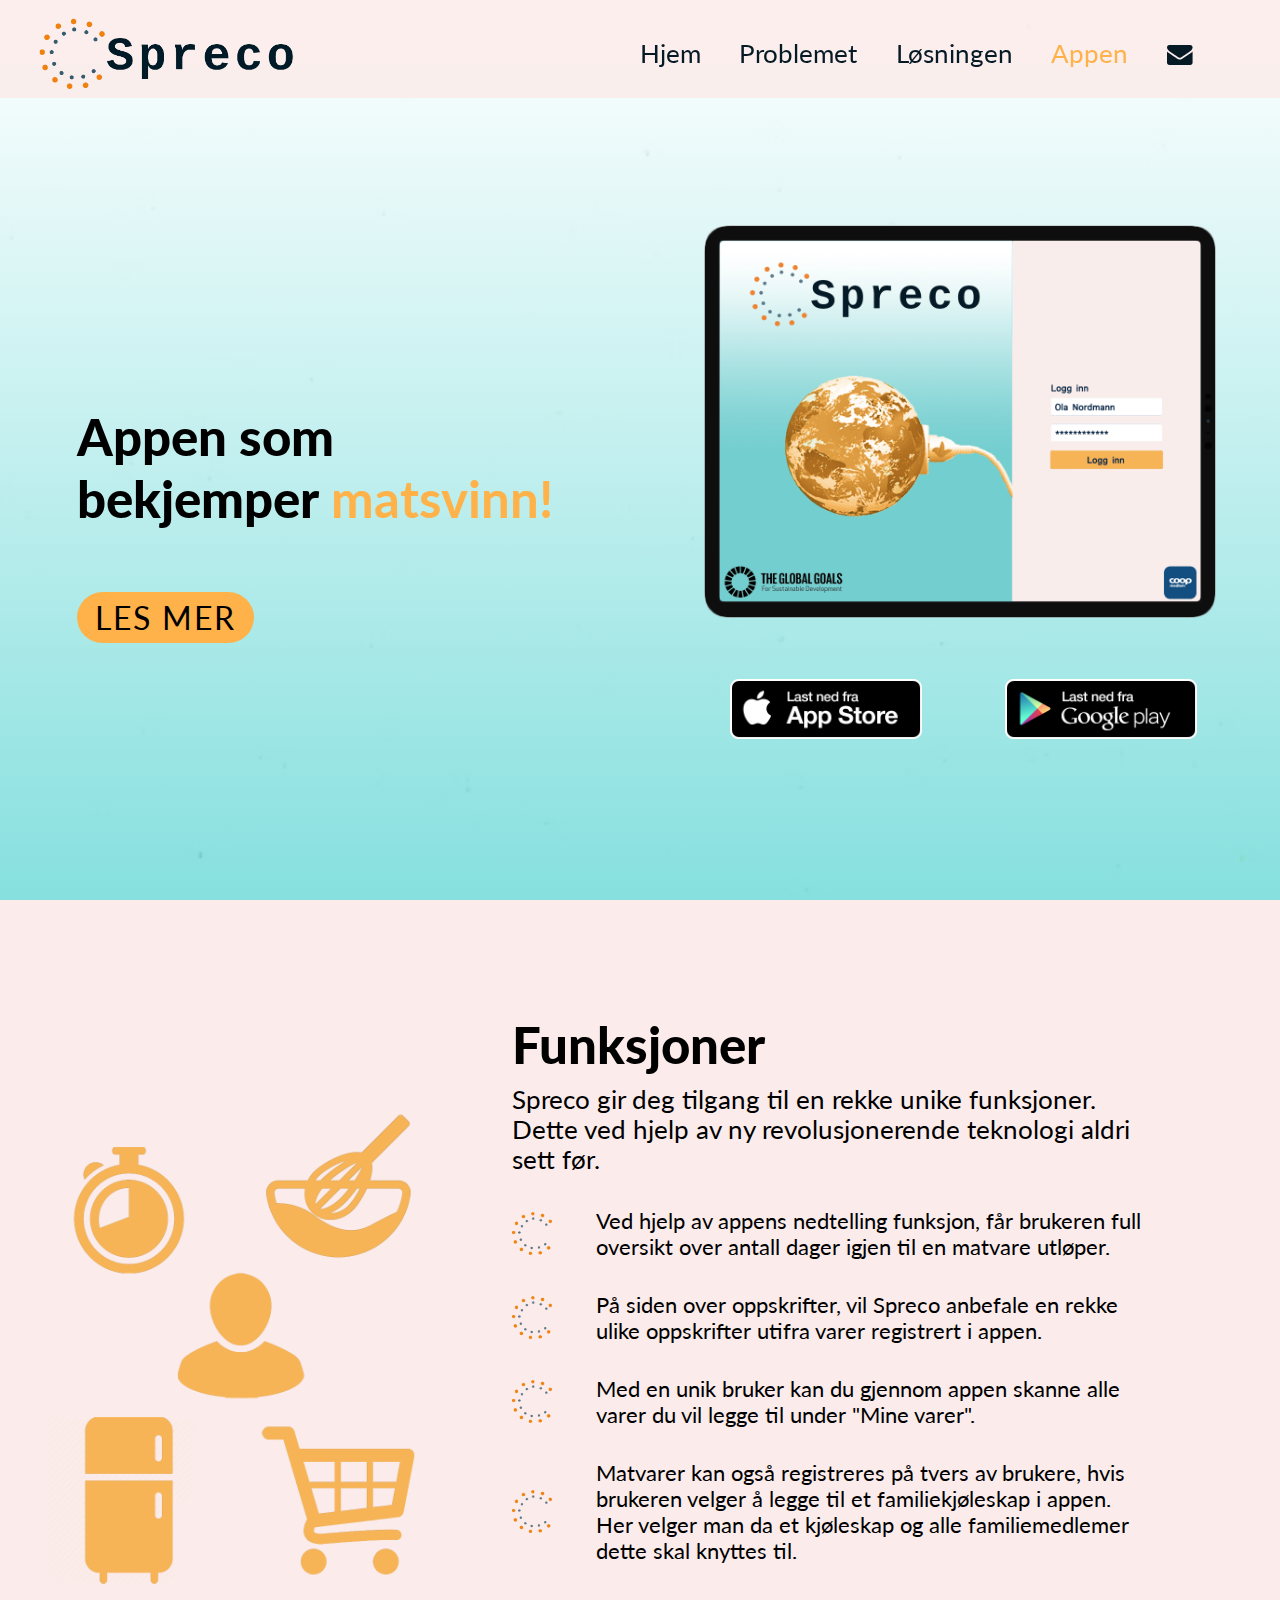
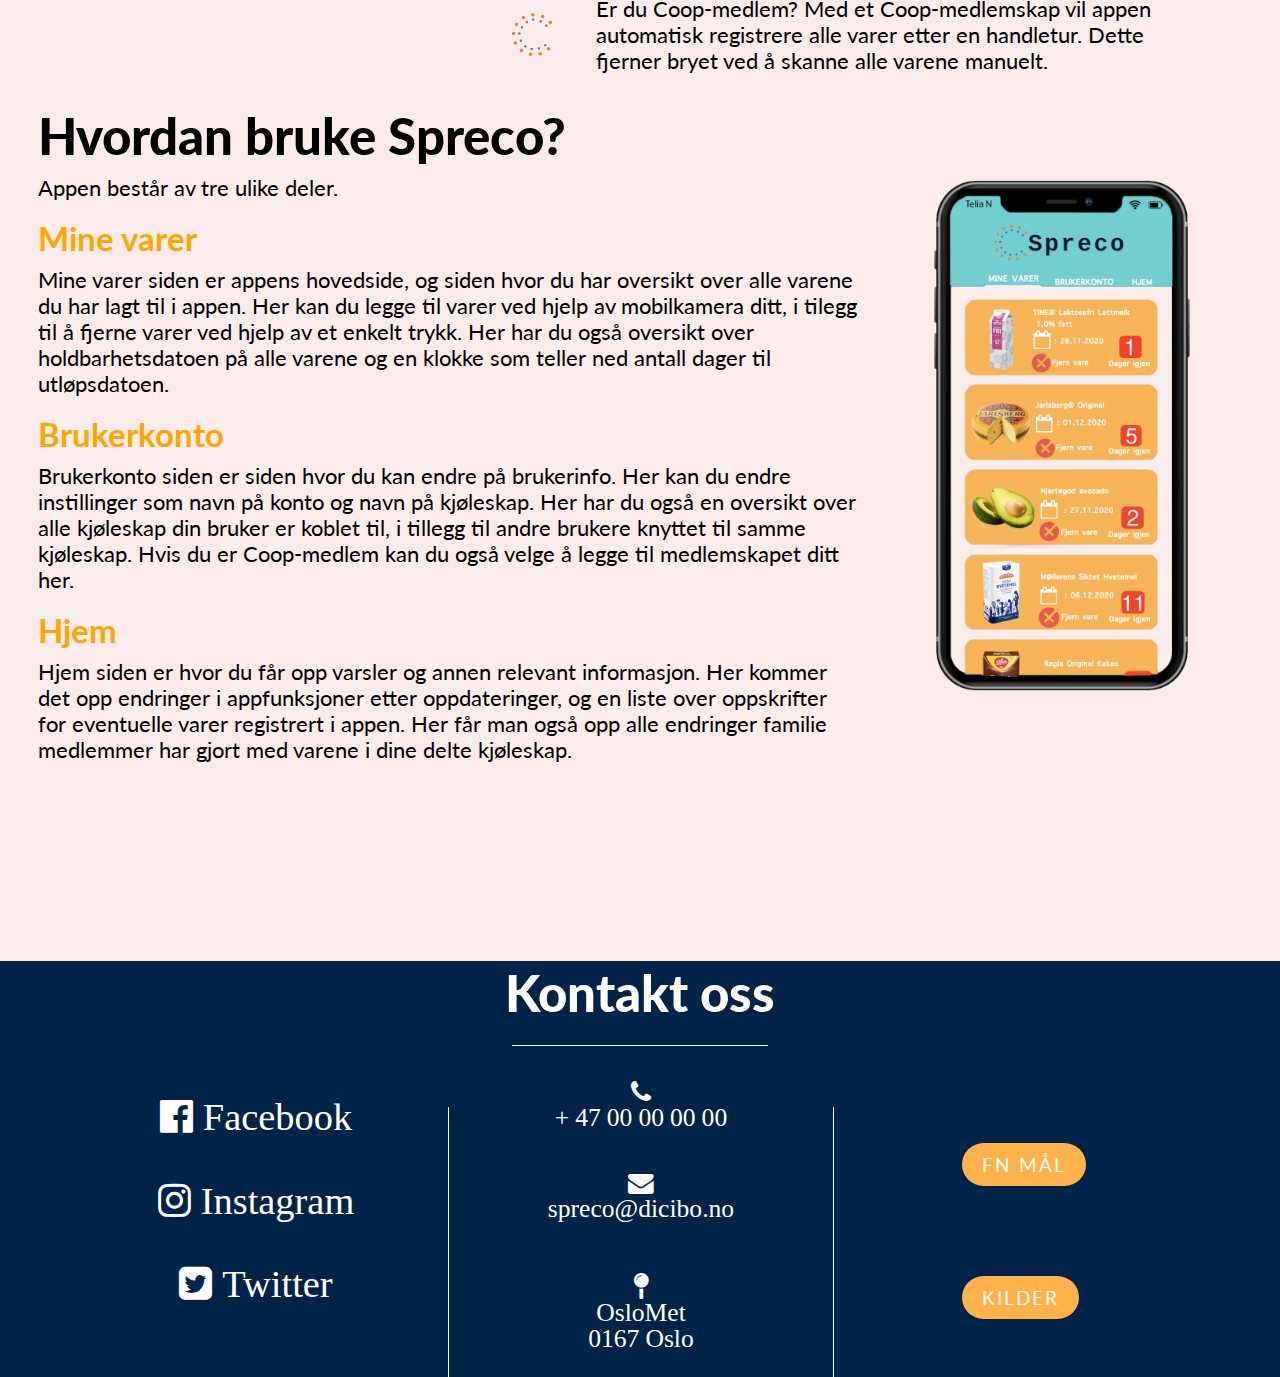
==== app.html @ a269b186 "f" ====
<!DOCTYPE html>
<html lang="nb">
<head>
	<meta charset="utf-8">
	<link rel="stylesheet" type="text/css" href="style.css">
	<link rel="preconnect" href="https://fonts.gstatic.com">
	<link href="https://fonts.googleapis.com/css2?family=Lato:ital,wght@0,400;0,900;1,300&display=swap" rel="stylesheet">
	<meta name="viewport" content="width=device-width, initial-scale=1.0">
	<link rel="stylesheet" href="https://cdnjs.cloudflare.com/ajax/libs/font-awesome/4.7.0/css/font-awesome.min.css">
	<title>Spreco</title>
	<link rel="icon" type="image/gif/png" href="punkt.png"> 

</head>
<body>
	<div class="main col-">

			<div class="bar col-small100" >
				<div class="logo col-small20 col-mob40 col-pad30">
					<a href= "index.html"><img  src="spreco123.png" alt="Bedriftslogo"></a>
				</div>

				<div class="nav col-small50 col-pad60" id="nav">
				<a href="index.html">Hjem</a>
	            <a href="problemet.html">Problemet </a>
	            <a href="losning.html">Løsningen</a>
	            <a class="active" href="app.html">Appen</a>
	            <a id="envelope" href="#vindu3"><i class="fa fa-envelope" aria-hidden="true"></i></a>
				</div>

				<a href="javascript:void(0);" id="b" class="icon" onclick="myFunction()">
				 <i class="fa fa-bars"></i>
				 </a>
			</div>
<!----------------- Vindu 1 ----------->
		<div class="Avindu1 col-small100 col-pad100" id="Avindu1">
			<div class="Aslagord col-small40 col-mob90 col-pad100">
				<h1>Appen som bekjemper<mark id="Amarkering"> matsvinn!</mark></h1>
				<a href="#Avindu2" class="Aslagordknapp">Les mer</a>
			</div>
			<div class="Atablet col-small40">
			<img src="tablet.png" alt="Eksempel ipad mockup">
		</div>
		
			<div class="Aappstore col-small100 col-mob40 col-pad100">
			<a href="https://play.google.com/store?hl=NO"><img src="google.png" alt="Google Play logo"></a>
			<a href="https://www.apple.com/no/ios/app-store/"><img src="apple.png" alt="App Store logo"></a>
		</div>
		</div>
		
<!---------------- Vindu 2 ---------->

		<div class="Avindu2 col-small100" id="Avindu2">
			<div class="Abildeboks col-mob100 col-pad90">
				<img src="ikoner.png" alt="Diverse ikoner knyttet til appen">
			</div>
			<div class="Abildeboks1 col-small45">
				<img src="ikoner1.png" alt="Diverse ikoner knyttet til appen">
			</div>
			<div class="Atekstboks1 col-small50 col-mob90 col-pad90">
				<h1>Funksjoner</h1>
				<ul>
					<p>Spreco gir deg tilgang til en rekke unike funksjoner. Dette ved hjelp av ny revolusjonerende teknologi aldri sett før.</p>
					<li>Ved hjelp av appens nedtelling funksjon, får brukeren full oversikt over antall dager igjen til en matvare utløper.</li>
					<li>På siden over oppskrifter, vil Spreco anbefale en rekke ulike oppskrifter utifra varer registrert i appen.</li>
					<li>Med en unik bruker kan du gjennom appen skanne alle varer du vil legge til under "Mine varer".</li>
					<li>Matvarer kan også registreres på tvers av brukere, hvis brukeren velger å legge til et familiekjøleskap i appen. Her velger man da et kjøleskap og alle familiemedlemer dette skal knyttes til.</li>
					<li>Er du Coop-medlem? Med et Coop-medlemskap vil appen automatisk registrere alle varer etter en handletur. Dette fjerner bryet ved å skanne alle varene manuelt.</li>
				</ul>
			</div>
			<div class="Atekstboks2 col-small70 col-mob90 col-pad90">
				<h1>Hvordan bruke Spreco?</h1>
				<p>Appen består av tre ulike deler.</p>
				<h2>Mine varer</h2>
				<p>Mine varer siden er appens hovedside, og siden hvor du har oversikt over alle varene du har lagt til i appen. Her kan du legge til varer ved hjelp av mobilkamera ditt, i tilegg til å fjerne varer ved hjelp av et enkelt trykk. Her har du også oversikt over holdbarhetsdatoen på alle varene og en klokke som teller ned antall dager til utløpsdatoen.</p>
				<h2>Brukerkonto</h2>
				<p>Brukerkonto siden er siden hvor du kan endre på brukerinfo. Her kan du endre instillinger som navn på konto og navn på kjøleskap. Her har du også en oversikt over alle kjøleskap din bruker er koblet til, i tillegg til andre brukere knyttet til samme kjøleskap. Hvis du er Coop-medlem kan du også velge å legge til medlemskapet ditt her.</p>
				<h2>Hjem</h2>
				<p>Hjem siden er hvor du får opp varsler og annen relevant informasjon. Her kommer det opp endringer i appfunksjoner etter oppdateringer, og en liste over oppskrifter for eventuelle varer registrert i appen. Her får man også opp alle endringer familie medlemmer har gjort med varene i dine delte kjøleskap.</p>
			</div>
			<div class="Abildeboks2 col-small20 col-mob100 col-pad90">
				<img src="mockupMobil.png" alt="Eksempel mockup mobil av appen">
			</div>
			<div class="Abildeboks3 col-pad90 col-pad90">
				<img src="tablet2.png" alt="ipad mockup app">
			</div>
<!---------------- Vindu 3 ------------->
		</div>
			<div class="vindu3 col-small100" id="vindu3">
			<div class="tittelk col-small100">
				<h1 align="center">Kontakt oss</h1>
				<div class="nedelinjek col-"></div>
				</div>


				<div class="kontaktboks1 col-small30 col-mob40">
					<a href="https://www.facebook.com/" class="fa fa-facebook-official" target="_blank" style="text-decoration:none"> Facebook</a>
					<a href="https://www.instagram.com/" class="fa fa-instagram" target="_blank" style="text-decoration:none">  Instagram</a>
					<a href="https://www.twitter.com/" class="fa fa-twitter-square" target="_blank" style="text-decoration:none">  Twitter</a>
				</div>
				<div class="borderhøyre"></div>
				<div class="kontaktboks2 col-small30 col-mob40">
					<a href="tel:47000000001" class="fa fa-phone" style="text-decoration:none"> <br> + 47 00 00 00 00</a>
					<h3> <a href="mailto:SPRECO@diCibo.no" class="fa fa-envelope" style="text-decoration:none"><br>spreco@dicibo.no</a>
					<h3><a href="https://g.page/OsloMet-storbyuniversitetet" target="_blank" class="fa fa-map-pin" style="text-decoration:none"><br>OsloMet <br> 0167 Oslo </a>

				</div>
				<div class="bordervenstre"></div>

				<div class="kontaktboks3 col-small30 col-mob50">
					<a href="https://www.un.org/sustainabledevelopment/sustainable-consumption-production/" target="_blank" class="knapptboks3a" >FN Mål</a>
					<a href="kilder.html" class="knapptboks3b" >Kilder</a>

				</div>




		</div>
		<a onclick="topFunction()" id="myBtn" title="Go to top" href=" #vindu1"><i class="fa fa-arrow-circle-up" aria-hidden="true"></i></a>

	</div>

	<script type="text/javascript">



			function myFunction() {
			var b=document.getElementById("b")	
		  var x = document.getElementById("nav");
		  if (x.style.display === "block") {
		    x.style.display = "none";
		    b.style.color="black";
		  } else {
		    x.style.display = "block";
		    b.style.color="white";

		  }
}


		mybutton = document.getElementById("myBtn");
		window.onscroll = function() {scrollFunction()};

		function scrollFunction() {
		  if (document.body.scrollTop > 590 || document.documentElement.scrollTop > 590) {
		    mybutton.style.display = "block";
		  } else {
		    mybutton.style.display = "none";
		  }
		}


		function topFunction() {
		  document.body.scrollTop = 0;
		  document.documentElement.scrollTop = 0;
		}
	</script>




</body>
</html>
---- style.css ----
*{
  margin: 0;
  padding: 0;

}
body{
  background-color:#fbeceb;
}
html {
  scroll-behavior: smooth;
}
h1{
  font-family: 'Lato', sans-serif;
  font-weight: 900;
  font-style: : black;
}
h2,h3,mark{
  font-family: 'Lato', sans-serif;
  font-weight:700;
  font-style: : black;
}

p,li,a{
  font-family: 'Lato', sans-serif;
  font-weight: 400;
  font-style:normal;

}
h4,.Pkilde2 {
  font-family: 'Lato', sans-serif;
  font-weight: 300;
  font-style: italic;

}


/*-------------kilder--------------*/
.Khovedboks{
  padding-top:8vw;
}
.Khovedboks h1{
  font-size: 4vw;
}
.Kpunkter{
  padding-left: 5vw;
}
.Kpunkter li{
  background-repeat: no-repeat;
  background-position: left center;
  background-size: 40px;
  margin: 0;
  padding: 16px 0 16px 84px;
  list-style: none;
  background-image: url('punkt.png');
  font-size:1.8vw;
}

  .Ktittel{
    text-align: center;
  }
  .Knedelinje{
  height: 4px;
  width: 20vw;
  background: #FEB249;
  display: inline-block;
  }
  .Kbilder{
    padding-left: 5vw;
  }
  .Kbilder li{
  background-repeat: no-repeat;
  background-position: left center;
  background-size: 40px;
  margin: 0;
  padding: 16px 0 16px 84px;
  list-style: none;
  background-image: url('punkt.png');
  font-size:1.8vw;
}
.KtittelB{
    text-align: center;
  }


/*--------------vindu1-------------*/
.vindu1{
  background-image:linear-gradient(rgba(255,255,255,0.7),rgba(83, 211, 209,0.7)), url(./white.jpg);
  height: 100vh;
  background-size: cover;
  background-position: center;
  overflow: auto;
  border-radius : 0% 0% 50% 0%;
  z-index: -1;
}
.bar{

  background-color: rgba(251, 236, 235,.9);
  position: fixed;
  top: 0;
  width: 100vw;
  z-index: 15;
  border-style: outset;
}

.logo{
  float: left;
  margin-top: 2vh;
  margin-left: 3vw;
  margin-bottom: 1vh;

}
.logo img:hover{

  opacity: 0.3;

}
.logo img{
  float: left;
 width: 100%;

}
.nav a{
  float: left;
  text-decoration: none;
  transition: 0.5s ease;
  text-align: center;
  color: rgb(6,26,38);
  padding-right: 3vw;
  font-size: 2vw;

}
.nav a.active {

  color: #FEB249;
}

.nav a:hover{

  color: #FEB249;
}
.nav{
  float: right;
  overflow: hidden;
  margin-top: 3vw;
  color: rgb(6,26,38);
}
.bar a.icon {
  display: none;

}



.slagord{
  margin-top: 45vh;
  padding-left: 5vw;
}

.slagord h1{
  font-size: 4vw;
  padding-left: 1vw;
}

#matsvinn{
  color: #FEB249;
  background-color: transparent;
}

.slagordknapp{
  display: inline-block;
  padding:6px 18px;
  margin-left: 1vw;
  margin-top: 7vh;
  text-decoration: none;
  text-transform: uppercase;
  color: black;
  font-size: 2.5vw;
  letter-spacing: 2px;
  border-radius: 3vw;
  background-color: #FEB249;
}
.slagordknapp:hover{
  background-color:#53D3D1;
  border: 1px solid ;
}


.iphone{
  float: right;
  position: absolute;
  top: 35vh;
  left: 70%;
  z-index: 10;



}
.iphone img{
  float: right;
  height: 60vh;
  padding-right: 7vw;


}

/*--------------vindu2-------------*/
.vindu2{

  float: left;
  background-size: cover;
  background-position: center;
}
.tboks{
  height: ;
  float: left;
  margin-left: 6.2vw;
  margin-top: 20vh;
  border-style: outset;
  background-image:linear-gradient(rgba(83, 211, 209,0.7),rgba(255,255,255,0.7)), url(./white.jpg);
}
.ttekst h2{
  font-size: 2.8vw;
  padding-left: 1vw;
}


.tlogo img{
  height: 20vh;
  margin-left: auto;
  margin-right: auto;
  display: block;
  padding-top: 2vw;
}
.ttekst{
  padding-top: 3vh;
  padding: 1vh;
}
.ttekst p{
  font-size: 1.5vw;
}

.knapptboks{
  display: inline-block;
  padding:6px 18px;
  margin-left: 7.2vw;
  margin-top: 7vh;
  margin-bottom: 3vh;
  text-decoration: none;
  text-transform: uppercase;
  color: black;
  font-size: 1.5vw;
  letter-spacing: 2px;
  border-radius: 3vw;
  background-color: #FEB249;
}
.knapptboks:hover{
color: #fff;
background-color:#53D3D1 ;
}
#myBtn {
  display: none;
  position: fixed;
  bottom: 20px;
  right: 30px;
  z-index: 99;
  border: none;
  outline: none;
  background-color: transparent ;
  color: #FEB249;
  cursor: pointer;
  font-size: 4vw;
}


.oppelinje{
  height: 2px;
  width: 70vw;
  background: #FEB249 ;
  display: inline-block;
  margin-left:15vw;
}
.nedelinje{
  height: 2px;
  width: 40vw;
  background: #FEB249 ;
  display: inline-block;
  margin-left:30vw;
}
.nedelinjek{
  height: 1px;
  width: 20vw;
  background: white;
  display: inline-block;
  margin-left:40vw;

}
.tittel1{
  float: left;
  margin-top: 10vh;
}

.tittel1 h1{
  font-size: 10vw;

}
.tittel1 h3{
  color: #FEB249;
  font-size: 4vw;
}
.tittel1 h2{
  font-size: 5vw;

}


/*--------------vindu3-------------*/
.vindu3{
  float: left;
  background-color: #002447;
  margin-top: 20vh;
  padding: 0;

}
.tittelk{
  color: white;
  font-size: 2vw;

}
/*.nedelinjek{
  height: 1px;
  width: 30vw;
  background: #FFF ;
  display: inline-block;
  margin-left:35vw;
}*/
.kontaktboks1{
  float: left;
  margin-left:5vw;
  text-align: center;
}

.kontaktboks1 a{
  font-size: 3vw;
  display: block;
  margin: 3vw 0;
  color: white;
  padding-top: 0.5vw;
}
.kontaktboks1 a:hover{
color: #FEB249;

}

.borderhøyre{
  height: 30vh;
  width: 1px;
  background: #FFF ;
  display: inline-block;
  float: left;
  margin-top: 6vh;


}
.kontaktboks2{
  float: left;

}
.kontaktboks2 a{
  text-align: center;
  font-size: 2vw;
  display: block;
  color: white;
  padding-top: 3vh;

}
.kontaktboks2 a:hover{
color: #FEB249;

}
.kontaktboks2 h3{
  position: center;
  padding: 1vw;
  text-align: center;
  color: white;
  font-size: 1vw;
}

.kontaktboks3{
  float: left;
}
.bordervenstre{
 height: 30vh;
  width: 1px;
  background: #FFF ;
  display: inline-block;
  float: left;
  margin-top: 6vh;

}
.knapptboks3a{
  display: inline-block;
  padding:10px 20px;
  margin-left: 10vw;
  margin-top: 10vh;
  text-decoration: none;
  text-transform: uppercase;
  color: white;
  font-size: 1.5vw;
  letter-spacing: 2px;
  border-radius: 3vw;
  background-color: #FEB249;
}
.knapptboks3b{

  display: inline-block;
  padding:10px 20px;
  margin-left: 10vw;
  margin-top: 10vh;
  text-decoration: none;
  text-transform: uppercase;
  color: white;
  font-size: 1.5vw;
  letter-spacing: 2px;
  border-radius: 3vw;
  background-color: #FEB249;
}
.kontaktboks3 a:hover{
color: #fff;
background-color:#53D3D1 ;
}

/*-----------------------------Problemet--------------------------------------*/
.Pvindu1{
  background-image:linear-gradient(rgba(255,255,255,0.7),rgba(83, 211, 209,0.7)), url(./white.jpg);
  height: 100vh;
  background-size: cover;
  background-position: center;
  overflow: auto;
  background-color: black;
  z-index: -1;
}
.Pslagord{
  margin-top: 45vh;
  margin-left: 16vw;
}
.Pslagord h1{
  font-size: 4vw;
  padding-left: 1vw;

}
.Pmarkering{
  color: #FEB249;
  background-color: transparent;
}
.Pkilde{
  color: black;
  background-color: transparent;
  font-size: 1.5vw;
  float: right;
  margin-right: 7vw;
  margin-top: 2vh;
}
.Pslagordknapp{
  display: inline-block;
  padding:6px 18px;
  margin-left: 25vw;
  margin-top: 7vh;
  text-decoration: none;
  text-transform: uppercase;
  color: black;
  font-size: 2.5vw;
  letter-spacing: 2px;
  border-radius: 3vw;
  background-color: #FEB249;
}
.Pslagordknapp:hover{
  background-color:#53D3D1;
  border: 1px solid ;
}

.Pvindu2{
  float: left;
}

.Ptittel{
  font-size: 2.8vw;
  text-align: center;
  margin-top: 13vh;
}
.Pnedelinjek{
  height: 2.7px;
  width: 20vw;
  background: #FEB249;
  display: inline-block;

}
.Ptekst {
  text-align: center;
  margin-left: 10vw;
  margin-top: 6vh;
  
}
.Ptekst p{
  font-size: 1.8vw;
}

.Pstorquote{
  float: left;
}
.Pborderoppe{
  float: left;
  margin-bottom: 5vh;
  width: 60vw;
  height: 2px;
  margin-left: 7vw;
  background-color: #FEB249;
}
.Pbordervenstre{
  margin-top: 10vh;
  width: 2px;
  height: 15vh;
  margin-left:13vw;
  background-color: #FEB249;
  float: left;


}
.Pquote{
  float: left;
  margin-left: 2vw;
  margin-right: 2vw;

}
.Pquote h2{
  font-size: 4vw;
  text-align: center;
}
.Pquote h3{
  padding-right: 2.5vw;
}
.Pborderhøyre{
  margin-top: 5vh;
  width: 2px;
  height: 15vh;
  background-color: #FEB249;
  float: left;

}
.Pbordernede{
  width: 60vw;
  height: 2px;
  margin-left: 20vw;
  margin-top: 5vh;
  background-color: #FEB249;
  float: left;

}
.Ptekst2{
 float: left;
 margin-bottom: 5vh;
 margin-top: 6vh;
}
.P12{
  float: left;
  margin-left: 20vw;

}
.P12 img{
  width: 100%;

}
.P13{
  float: right;
  margin-right: 20vw;
  }

.P13 img{
  width: 100%;

}
.Ptittel3{
  float: left;
  margin-top: 8vh;
  margin-left: 10vw;
}
.Ptittel3 h1{
  font-size: 3vw;
}
.Plittnedelinje{
  height: 2px;
  width: 40vw;
  background: #FEB249;
  display: inline-block;
  margin-left:2.5vw;
  margin-bottom: 1vh;
  float: left;

}
.Ptekst3{
  float: left;
  margin-top: 5vh;
  margin-left: 10vw;
  margin-bottom: 8vh;
  font-size: 1.8vw;
}

.Pkilde2{
  color: #FEB249;
  background-color: transparent;
  text-decoration: underline ;
  font-size: 1.8vw;
}


/*-----------------------------LØSNIIIIIIIIIIIING!!!!!!-----------------------*/
.Lslagord{
  margin-top: 45vh;
  
  margin-left: 18vw;
}
.Lslagord h1{
  font-size: 4vw;
  
}
.Lslagordknapp{
  display: inline-block;
  padding:6px 18px;
  margin-left: 27vw;
  margin-top: 7vh;
  text-decoration: none;
  text-transform: uppercase;
  color: black;
  font-size: 2.5vw;
  letter-spacing: 2px;
  border-radius: 3vw;
  background-color: #FEB249;
}
.Lslagordknapp:hover{
  background-color:#53D3D1;
  border: 1px solid ;
}
.Lmarkinger{
  color: #FEB249;
  background-color: transparent;
}

.Lvindu1{
  background-image:linear-gradient(rgba(255,255,255,0.7),rgba(83, 211, 209,0.7)), url(./white.jpg);
  height: 100vh;
  background-size: cover;
  background-position: center;
  overflow: auto;
  background-color: black;
  z-index: -1;
}

.Lvindu2{
  background-color: rgb(253, 235, 235);
  background-size: cover;
  background-position: center;
  overflow: auto;
  z-index: -1;
  float: left;
}

.Ltittel{
  font-size: 2.8vw;
  margin-top: 13vh;
  text-align: center;
}
.Lnedelinjek{
  height: 2.7px;
  width: 20vw;
  background: #FEB249;
  display: inline-block;

}


.Lttekst{
  text-align: center;
  margin-left: 10vw;
  margin-top: 2vh;

}
.Lttekst p{
  font-size: 1.8vw;
}

.Ltpunkter{
  margin-left: 13vw;
  margin-top: 8vh;
  font-size: 2vw;

}
.Ltpunkter li{
  margin: 2.2vh 0;
}

.Lpunkterbilde{
  float: right;
  margin-top: -18vw;
  margin-right: 5vw;
}
.Lpunkterbilde img{
  width: 90%;
  height: auto;



}
.Llinjek2{
  height: 2.7px;
  width: 30vw;
  background: rgb(255,235,235);
  display: inline-block;
  margin-left:35vw;
  margin-top: 0vw;

}
.Lv2knapp{
  display: inline-block;
  padding: 3px 8px;
  margin-top: 9vh;
  margin-left: 44vw;
  text-decoration: none;
  text-transform: uppercase;
  color: black;
  font-size: 2vw;
  letter-spacing: 2px;
  border-radius: 3vw;
  background-color: #FEB249;
}

.Lms{
  margin-left: 50vw;

}
.Ltteekst {
  margin-top: 19vh;
  margin-left: 10vw;
}
.Ltteekst h2{
  font-size: 3vw;
}
.Ltteekst p{
  font-size: 1.8vw;
}
.Lteksover{
  height: 2px;
  width: 30vw;
  background: #FEB249;
  display: inline-block;
  margin-left:2vw;
  margin-bottom: 2vh;
}

.Lttekst2 img{
width: 20vw;
margin-left: 5vw;
margin-top: 5vw;
float: left;
}
.Lbildetekst{
  margin-left: 5vw;
  margin-top: 7vh;
  float: left;
  font-size: 2vw;
}
.Lnedelinjek2{
  height: 2px;
  width: 70vw;
  background: #FEB249;
  display: inline-block;
  margin-left:10vw;
  margin-top: 5vw;
}
.Lbordervenstre{
 height: 30vh;
  width: 2px;
  background: #FEB249;
  display: inline-block;
  float: left;
  margin-top: 13vh;
  margin-left: 5vw;

}
.Lborderhøyre{
 height: 30vh;
  width: 2px;
  background: #FEB249;
  display: inline-block;
  float: left;
  margin-top: -27vh;
  margin-left: 90vw;
}
.Lnedelinjekk2{
  height: 2px;
  width: 70vw;
  background: #FEB249;
  display: inline-block;
  margin-left:15vw;
  margin-top: 6vh;
}

.Lttekst3{
  margin-left: 10vw;
  margin-top: 5vw;
  font-size: 2vw;
}
.Lttekst33{
  margin-left: 10vw;
  margin-top: 5vw;
}
.Lttekst33 h3{
  font-size: 3vw;
}
.Lttekst33 p{
  font-size: 1.8vw;
}

.Lttlinje{
  height: 2px;
  width: 31vw;
  background: #FEB249;
  display: inline-block;
  margin-left:2vw;
  margin-bottom: 2vh;

}

.Lttekst4{
  margin-left: 13vw;
  margin-top: 3vw;
  font-size: 2vw;
}
.Lttekst4 li{
  margin: 1.5vh 0;
}
.Lttekst44{
  margin-left: 10vw;
  margin-top: 3vw;
  font-size: 2vw;
}

/*-----------------------------APPEN--------------------------------------*/
.Avindu1{
  background-image:linear-gradient(rgba(255,255,255,0.7),rgba(83, 211, 209,0.7)), url(./white.jpg);
  height: 100vh;
  background-size: cover;
  background-position: center;
  overflow: auto;
  z-index: -1;
}
.Aslagord{
  float: left;
  margin-top: 45vh;
  padding-left: 5vw;
}

.Aslagord h1{
  font-size: 4vw;
  padding-left: 1vw;
}

#Amarkering{
  color: #FEB249;
  background-color: transparent;
}

.Aslagordknapp{
  display: inline-block;
  padding:6px 18px;
  margin-left: 1vw;
  margin-top: 7vh;
  text-decoration: none;
  text-transform: uppercase;
  color: black;
  font-size: 2.5vw;
  letter-spacing: 2px;
  border-radius: 3vw;
  background-color: #FEB249;
}
.Aslagordknapp:hover{
  background-color:#53D3D1;
  border: 1px solid ;
}

.Atablet{
  float: right;
  margin-top: 25vh;
  margin-right: 5vw;

}
.Atablet img{
  width: 100%;
}
.Aappstore{
  float: left;
  margin-top: 4vh;
}
.Aappstore img{
  width: 15vw;
  float: right;
  margin-right: 6.5vw; 
}

.Avindu2{
  float: left;
  background-size: cover;
  background-position: center;
}
.Abildeboks{
    display: none;
}
.Abildeboks1 {
  margin-top: 20vh;
  float: left;
}
.Abildeboks1 img{
  width: 40vw;
}
.Atekstboks1 {
  margin-top: 12.5vh;
  float: left;
  font-size: 1.5vw;
}
.Atekstboks1 h1{
  font-size: 4vw;
}
.Atekstboks1 p{
  margin-top: 1vh;
  margin-bottom: 2vh;
  font-size: 2vw;
}
.Atekstboks1 li{
  background-repeat: no-repeat;
  background-position: left center;
  background-size: 40px;
  margin: 0;
  padding: 16px 0 16px 84px;
  list-style: none;
  background-image: url('punkt.png');
  font-size: 1.7vw;
}
.Abildeboks2 {
  margin-top: 10vh;
  float: left;
}
.Abildeboks2 img{
  width: 20vw;
}
.Atekstboks2{
  margin-top: 1.1vw;
  float: left;
  font-size: 1.7vw;
  padding-left: 3vw;
}
.Atekstboks2 h1{
  font-size: 4vw;
}
.Atekstboks2 p{
  margin-top: 1vh;
  margin-bottom: 2vh;
}
.Atekstboks2 h2{
  color: orange;
  margin-top: 2vh;
}
.Atekstboks2 p{
  padding-right: 6vw;
}
.Abildeboks3{
  display: none;
}

/*-------------------------------Responsiv----------------------*/


[class*="col-"]{
  border: black solid 0px;

}

.row::after{
  content: "";
  clear: both;
  display: table;
}
.col-small10{width: 10%;}
.col-small15{width: 15%;}
.col-small20{width: 20%;}
.col-small25{width: 25%;}
.col-small30{width: 30%;}
.col-small40{width: 40%;}
.col-small50{width: 50%;}
.col-small60{width: 60%;}
.col-small70{width: 70%;}
.col-small80{width: 80%;}
.col-small90{width: 90%;}
.col-small100{width: 100%;}

@media only screen and (max-width: 600px){
.col-mob10{width: 10%;}
.col-mob15{width: 15%;}
.col-mob25{width: 25%;}
.col-mob30{width: 30%;}
.col-mob40{width: 40%;}
.col-mob50{width: 50%;}
.col-mob60{width: 60%;}
.col-mob65{width: 65%;}
.col-mob70{width: 70%;}
.col-mob90{width: 90%;}
.col-mob100{width: 100%;}

.logo{
  float: left;
  margin-left: 30vw;
  margin-top: 2vh;
}
.logo img{
  float: left;
 width: 100%;

}

#envelope{
  display: none;
}

.bar a.icon {
  display: block;
  position: absolute;
  top: 4vh;
  right: 3vw;
  font-size: 6vw;
  color: black;

}
#nav{
  display:none;
  position: absolute;
  top: -5vh;
  left: -5px;
  height: 105vh;
  width: 102%;
  background-color: #002447;
  text-align: center;
}
.nav a{
  display: block;
  width: 100%;
  padding-top: 15vh;
  color: white;
  font-size: 5vw;

}





.iphone{
  display: none;
}
.slagord{
  text-align: center;
  padding-left: 0;
}
.slagord h1{
  font-size: 7vw;
  padding-left: 0;
}
.slagordknapp{
  display:none; 
}
.knapptboks{
  font-size: 4vw;
  margin-left: 32.6vw;

}
.tboks{
  margin-top: 15vh;
  margin-left: 5vw;
}
.ttekst h2{

  font-size: 6vw;
}
.ttekst p{
  padding-left:2vw ;
  padding-right:2vw ;
  font-size: 4vw;
}
.tittelk{
  font-size: 4vw;
}
.vindu3{
  margin-top: 10vh;
}
.kontaktboks1{
  margin-left: 10vw;
}
.kontaktboks1 a{
  font-size: 6vw;
  margin: 5vh 0;
}
.kontaktboks2 a{
  font-size: 4vw;
}
.kontaktboks2 h3{
  font-size: 4vw;
}
.bordervenstre{
  display: none;
}
.kontaktboks3{
  height: 15vh;
  margin-left: 25vw;
  align-items: center;
  justify-content: center;

}
.knapptboks3a{
  float: left;
  margin-left: 0vw;
  margin-top: 0vh;
  font-size: 2vw;
}
.knapptboks3b{
  float: right;
  margin-left: 0;
  margin-top: 0;
  font-size: 2vw;

}
#myBtn i{
  display: none;
}

/*-----------------------------Problemet--------------------------------------*/
.Pslagord{
  margin-left: 6vw;
  margin-top: 40vh;
  
}
.Pslagord h1{
  padding-left:0;
  font-size: 7vw;
  
}
.Pkilde{
  font-size: 2.9vw;
  float: left;
  margin-top: 2vh;
}
.Pslagordknapp{
 display: none;
}
.Ptittel{
  text-align: center;

}
.Ptittel h1{
  font-size: 10vw;
  padding-left: 4vw;
 
}
.Pnedelinjek{
  width: 40vw;
  margin-left: 5vw;
}
.Ptekst p{
  font-size: 4vw;
  text-align: 
}
.P12{
  margin-left: 5vw;
}
.P13{
  margin-right:  5vw;
}
.Ptittel3 h1{
  font-size: 5.2vw;

}
.Plittnedelinje{
  width: 70vw;
  margin-left: 4vw;
}
.Ptekst3 p{
  text-align:center; 
  font-size: 4vw;
}
.Pkilde2{
  font-size: 4vw;
}

.Pquote h2{
  font-size: 7vw;
}
.Pquote h3{
  padding-right: 0vw;
}
.Pbordervenstre{
  height: 25vh;

}
.Pborderhøyre{
  height: 25vh;
  
}


/*---------------------------------------------------------------------------------*/
/*-------------------------------Responsiv Løsning----------------------------------*/
/*---------------------------------------------------------------------------------*/

                        /*---------Mobil-----------*/
.Lslagord {
  text-align: center;
  padding-left: 0;
  margin-top: 40vh;
  margin-left: 5vw;

}
.Lslagord h1{
  font-size: 7vw;
}
.Lslagordknapp{
 display: none;
}
.Ltittel{
  font-size: 5.4vw;
  margin-top: 13vh;
}
.Lnedelinjek{
  height: 2.7px;
  width: 40vw;
  background: #FEB249;
  display: inline-block;
  margin-left: 0;
}
.Lttekst{
  margin-left: 10vw;
  margin-top: 3vh;
}
.Lttekst p{
   font-size: 4vw;
}
.Ltpunkter{
  font-size: 4vw;
  margin-top: 7vw;
  margin-left: 15vw;
}
.Ltteekst h2{
  font-size: 5.2vw;

}
.Lteksover{
  margin-left:0;
  margin-bottom: 2vh;
  width: 50vw;


}
.Lpunkterbilde{
  margin-top: 3vh;
  margin-right: 40vw;
  display: none;
}
.Llinjek2{
  margin-top: 5vw;

}

.Lv2knapp{
  display: none;
}
.Ltteekst{
 
  line-height: 1.4;
  margin-left: 10vw;
  margin-top: 3vh;
  text-align: center;
}
.Ltteekst p{
   font-size: 4vw;
   margin-top: ;
}
.Lttekst2 img{
width: 40vw;
margin-left: 23vw;
margin-top: 2vh;
float: none;
}

.Lbildetekst{
  margin-left: 23vw;
  margin-top: 6vh;
  float: none;
  font-size: 3.5vw;
  line-height: 1.4;
  text-align: center;
}
.Lnedelinjek2{
  margin-top: 7vh;
}

.Lbordervenstre{
  height: 30vh;
  width: 2px;
  background: rgb(253,235,235);
  display: inline-block;
  float: left;
  margin-top: 13vh;
  margin-left: 5vw;
}
.Lborderhøyre{
  background: rgb(253,235,235);
}

.Lv3knapp{
  display: none;
}
.Lttekst33{
  margin-left: 10vw;
  margin-top: 6vw;
  text-align: center;
}

.Lttlinje{
  margin-left:0;
  margin-top: 0;
  margin-bottom: 2vh;
  width: 50vw;
}
.Lttekst33 p{
  font-size: 4vw;
 
}
.Lttekst33 h3{
  font-size: 5.2vw;
  
}
.Lttekst4 {
  font-size: 4vw;
  margin-left: 16vw;
  margin-top: 5vw;

}
.Lttekst44{
  margin-top: 5vw;
  margin-left: 10vw;
  text-align: center;
}
.Lttekst44 p{
  font-size: 4vw;
  line-height: 1.4;
}
.Lnedelinjekk2{
  margin-top: 0;
}
/*-------------------------------App mobil----------------------*/

.Atablet {
  display: none;
}
.Aappstore{
  left: 1;
}
.Aslagord{
  text-align: center;
  padding-left: 0;
  margin-left: 5vw;
}
.Aslagord h1{
  font-size: 7vw;
  padding-left: 0;
}
.Aslagordknapp{
  display: none;}
.Aappstore{
  margin-left: 36vw; 
}
.Aappstore img{
  width: 40vw;
}
.Atekstboks1{
  font-size: 3.5vw;
  padding-left: 0;
  margin-left: 3.5vw;
}
.Atekstboks1 li{
  font-size: 3.5vw;

}
.Atekstboks1 p{
  font-size: 3.8vw;

}
.Atekstboks1 h1{
  font-size: 7vw;

}
.Atekstboks2{
  font-size: 3.5vw;
  margin-left: 3.5vw;
}
.Atekstboks2 h1{
  font-size: 7vw;
}
.Abildeboks{
    display: block;
}
.Abildeboks img{
  width: 100%;
}
.Abildeboks1{
  display: none;
}

.Abildeboks2 img{
  display: none;
}
}







@media only screen and (min-width: 600px) and (max-width: 790px){
.col-pad10{width: 10%;}
.col-pad15{width: 15%;}
.col-pad20{width: 20%;}
.col-pad25{width: 25%;}
.col-pad30{width: 30%;}
.col-pad35{width: 35%;}
.col-pad40{width: 40%;}
.col-pad50{width: 50%;}
.col-pad60{width: 60%;}
.col-pad65{width: 65%;}
.col-pad70{width: 70%;}
.col-pad80{width: 80%;}
.col-pad85{width: 85%;}
.col-pad90{width: 90%;}
.col-pad100{width: 100%;}

  .nav a{
    font-size: 3vw;
    padding-right: 2vw;
  }
  .nav{
    margin-top: 5vh;
  }


    
  .slagord h1{
    font-size: 6vw;
  }
  .slagordknapp{
    font-size: 3vw;
  }
  .iphone{
    top: 25vh;
  }
  .iphone img{
    height: 70vh;
  }

  .ttekst{
    float: right;
  }
  .ttekst h2{
    font-size: 4.5vw;

  }
  .ttekst p{
    font-size: 2.5vw;

  }
  .tboks{
    margin-left: 5vw;
  }

.tlogo{
  float: left;
  margin-top: 7vh;
  margin-left: 3vw;
  padding-bottom: 5vh;
}
.tlogo img{
  height: 20vh;

}
.ttekst{
  padding-top: 4vh;
  
}
.knapptboks{
  margin-left: 28.7vw;
  font-size: 2.5vw;

}
.vindu3{
  margin-top: 10vh;
}
.kontaktboks1 a{
  font-size: 4vw;
  margin: 6vw 0;
  padding-top: 0.5vw;
}

.kontaktboks2 a{
  font-size: 3vw;
  margin: 1.4vw 0;
  padding-top: 2vh;
}


.tittelk h1{
font-size: 6vw;
}

.kontaktboks3 a{
  font-size: 2.6vw;
  margin-top: 9vh;


}
#myBtn{
  font-size: 6vw;
}
/*-----------------------------Problemet--------------------------------------*/
.Pslagord{
  margin-left: 5vw;
}
.Pslagord h1{
  padding-left: 0;
  font-size:5.4vw;
}
.Pkilde{
  margin-top: 2vh;
  font-size: 2.5vw;
  float: right;
}
.Pslagordknapp{
  font-size: 3vw;
  margin-left:35vw; 

}
.Ptittel{
  text-align: center;

}
.Ptittel h1{
  font-size: 5.5vw;
 
}
.Pnedelinjek{
  width: 23vw;
}

.Ptekst p{
  font-size: 3vw;
}
.P12{
  margin-left: 10vw;
  
}
.P13{
  margin-right: 10vw;

}
.Ptittel3 h1{
  font-size: 5vw;
}
.Plittnedelinje{
  width: 69vw;

}
.Ptekst3 p{
  font-size: 3vw;
}
.Pkilde2{
  font-size: 3vw;
}
.Pquote h2{
  font-size: 5vw;

}
.Pquote h3{
  font-size: 3vw;

}
.Pborderhøyre{
  height: 20vw;
}

.Pbordervenstre{
  height:20vw;
}

/*-----------------------------------------LØSNINGGGG------------------------*/

.Lslagord {
  text-align: center;
  padding-left: 0;
  margin-top: 45vh;
  margin-left: 5vw;

}
.Lslagord h1{
  font-size: 5vw;
}
.Lslagordknapp{
  font-size: 3vw;
  margin-right: 25vw;
}
.Ltittel{
  margin-top: 15vh;
}
.Ltittel h1{
 font-size: 5.5vw;
}


.Lttekst{
  line-height: 1.4;
  margin-left: 10vw;
  margin-top: 3vh;
}
.Lttekst p{
  font-size: 3vw;
}
.Lnedelinjek{
  width: 20vw;
}
.Ltpunkter{
  font-size: 3.5vw;
  margin-bottom: 15vh;
  margin-top: 8vh;
}
.Lv2knapp{
  display: none;
}
.Llinjek2{
  display: none;

}
.Ltteekst{
  
  margin-top: -3vh;
}
.Ltteekst h2{
  font-size: 5vw;
  float: left;

}
.Ltteekst p{
  font-size: 3vw;

}
.Lteksover{
  width: 50vw;
  margin-left: 3vw;

}
.Lv3knapp{
  display: none;
}
.Lnedelinjek2{
  margin-left: 11vw;
  margin-top: 5vw;
}
.Lbordervenstre{
  display: none;
}
.Lborderhøyre{
  display: none;
}
.Lnedelinjekk2{
}

.Lttekst2 img{
  width: 20vw;
  margin-left: 10vw;
  margin-top: 10vw;
  float: 0;
  width: 25%;

}
.Lbildetekst{
  margin-left: 10vw;
  margin-top: 5vh;
  float: 0;
  font-size: 2.5vw;
}
.Lttekst33 h3{
  font-size: 5vw;
  margin-top: 7vh;
}
.Lttekst33 p{
  font-size: 3vw;
}
.Lttekst4 {
  font-size: 3.5vw;
}
.Lttekst44{
  font-size: 3vw;
}
.Lttlinje{
  width: 54vw;
}
.Lpunkterbilde{
  margin-top: -50vh;
  margin-left: 25vw;
  margin-right: 0;
}


/*-------------------------------App pad----------------------*/
.Atablet {
  display: none;
}
.Atekstboks1{
  padding-left: 0;
  margin-left: 4.5vw;
}
.Atekstboks1 h1{
  font-size: 7vw;
}
.Atekstboks1 li{
  font-size: 3.5vw;
}
.Atekstboks1 p{
  font-size: 3.5vw;
}

.Atekstboks2 h1{
  font-size: 7vw;
}
.Atekstboks2{
  font-size: 3.5vw;
  margin-left: 4.5vw;
  padding-left: 0vw;
}
.Abildeboks{
  margin-left: 4.5vw;
  display: block;
}
.Abildeboks img{
  width: 100%;
}
.Abildeboks2{
  margin-left: 35vw;
  display: none;
}
.Abildeboks2 img{
  width: 50%;
}
.Aappstore{
  margin-left: -2vw; 
}
.Aappstore img{
  margin-left: 2vw;
  width: 35vw;
}
.Aslagord{
  text-align: center;
  padding-left: 0;
}
.Aslagord h1{
  font-size: 6vw;
  padding-left: 0;
}
.Aslagordknapp{
  font-size: 3vw;
}
.Abildeboks3{
  display: block;
  margin-left: 3.5vw;
}
.Abildeboks3 img{
  height: 70vw;
  padding-top: 4vh;
}
.Abildeboks1{
    display: none;
}

}
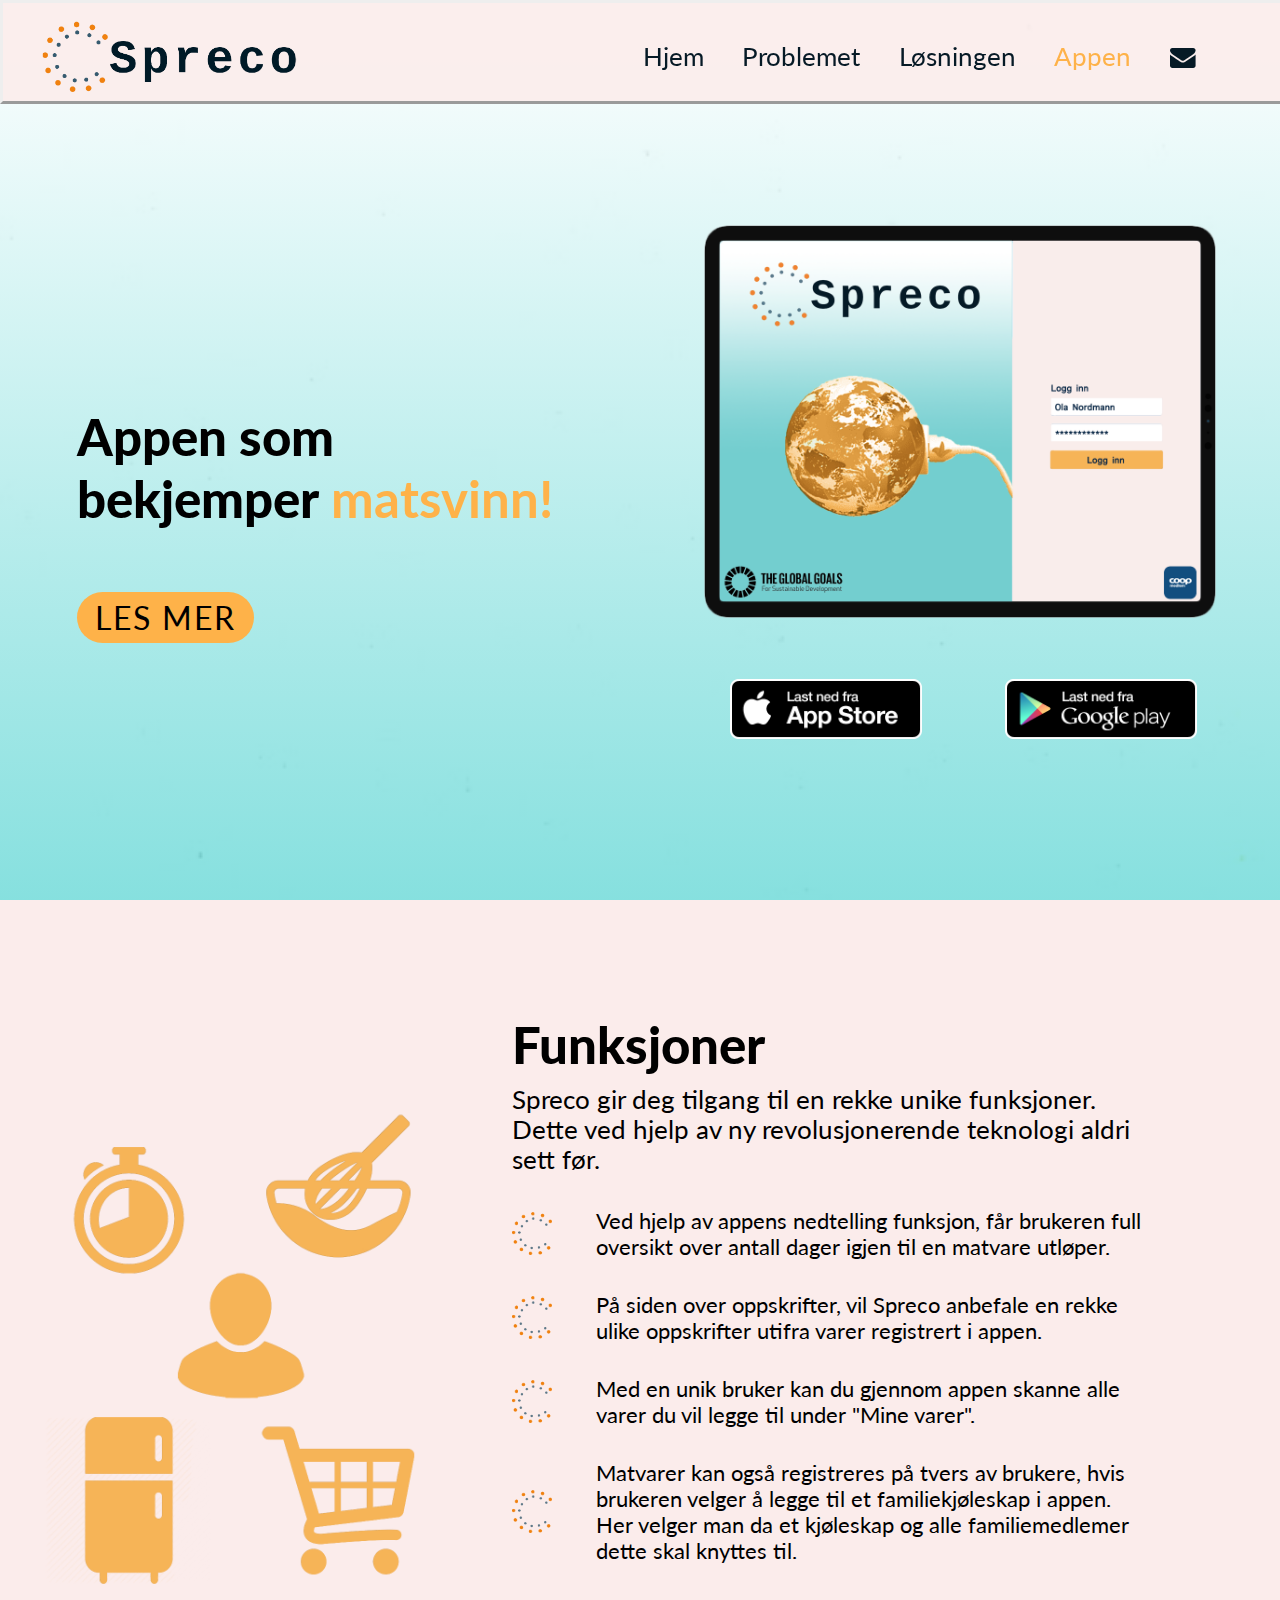
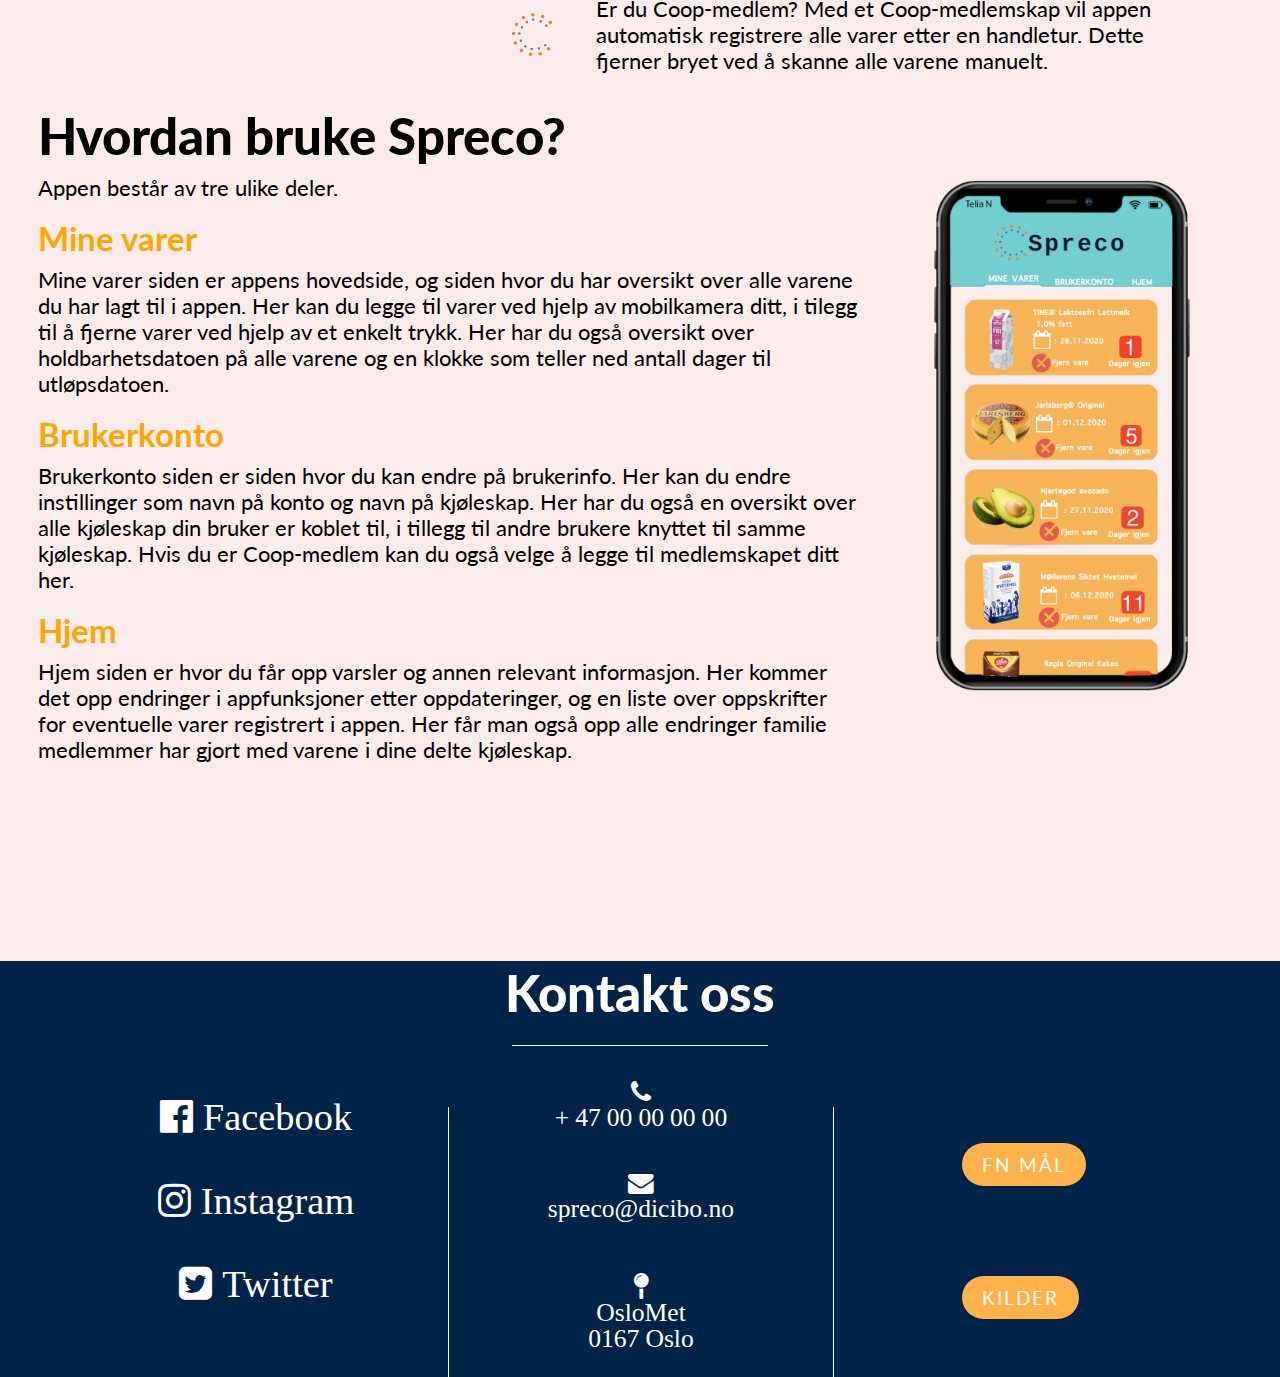
==== commit c0ea6e21: "3" ====
--- a/app.html
+++ b/app.html
@@ -137,7 +137,7 @@
 		  }
 }
 
-
+//scroll up btn code did we get from "w3schools.com" the url is("https://www.w3schools.com/howto/howto_js_scroll_to_top.asp")
 		mybutton = document.getElementById("myBtn");
 		window.onscroll = function() {scrollFunction()};
 
--- a/style.css
+++ b/style.css
@@ -34,52 +34,6 @@
 }
 
 
-/*-------------kilder--------------*/
-.Khovedboks{
-  padding-top:8vw;
-}
-.Khovedboks h1{
-  font-size: 4vw;
-}
-.Kpunkter{
-  padding-left: 5vw;
-}
-.Kpunkter li{
-  background-repeat: no-repeat;
-  background-position: left center;
-  background-size: 40px;
-  margin: 0;
-  padding: 16px 0 16px 84px;
-  list-style: none;
-  background-image: url('punkt.png');
-  font-size:1.8vw;
-}
-
-  .Ktittel{
-    text-align: center;
-  }
-  .Knedelinje{
-  height: 4px;
-  width: 20vw;
-  background: #FEB249;
-  display: inline-block;
-  }
-  .Kbilder{
-    padding-left: 5vw;
-  }
-  .Kbilder li{
-  background-repeat: no-repeat;
-  background-position: left center;
-  background-size: 40px;
-  margin: 0;
-  padding: 16px 0 16px 84px;
-  list-style: none;
-  background-image: url('punkt.png');
-  font-size:1.8vw;
-}
-.KtittelB{
-    text-align: center;
-  }
 
 
 /*--------------vindu1-------------*/
@@ -197,7 +151,7 @@
 }
 .iphone img{
   float: right;
-  height: 60vh;
+  width: 60%;
   padding-right: 7vw;
 
 
@@ -429,6 +383,7 @@
 background-color:#53D3D1 ;
 }
 
+
 /*-----------------------------Problemet--------------------------------------*/
 .Pvindu1{
   background-image:linear-gradient(rgba(255,255,255,0.7),rgba(83, 211, 209,0.7)), url(./white.jpg);
@@ -498,7 +453,7 @@
   text-align: center;
   margin-left: 10vw;
   margin-top: 6vh;
-  
+
 }
 .Ptekst p{
   font-size: 1.8vw;
@@ -615,12 +570,12 @@
 /*-----------------------------LØSNIIIIIIIIIIIING!!!!!!-----------------------*/
 .Lslagord{
   margin-top: 45vh;
-  
+
   margin-left: 18vw;
 }
 .Lslagord h1{
   font-size: 4vw;
-  
+
 }
 .Lslagordknapp{
   display: inline-block;
@@ -773,7 +728,7 @@
   background: #FEB249;
   display: inline-block;
   margin-left:10vw;
-  margin-top: 5vw;
+  margin-top: 5vh;
 }
 .Lbordervenstre{
  height: 30vh;
@@ -799,7 +754,7 @@
   width: 70vw;
   background: #FEB249;
   display: inline-block;
-  margin-left:15vw;
+  margin-left:10vw;
   margin-top: 6vh;
 }
 
@@ -902,7 +857,7 @@
 .Aappstore img{
   width: 15vw;
   float: right;
-  margin-right: 6.5vw; 
+  margin-right: 6.5vw;
 }
 
 .Avindu2{
@@ -973,12 +928,98 @@
 .Abildeboks3{
   display: none;
 }
+/*-------------kilder--------------*/
+.Khovedboks{
+  margin-top: 15vh;
+}
+.Khovedboks h1{
+  font-size: 4vw;
+}
+.Kpunkter{
+  padding-left: 5vw;
+}
+.Kpunkter li{
+  background-repeat: no-repeat;
+  background-position: left center;
+  background-size: 40px;
+  margin: 0;
+  padding: 16px 0 16px 84px;
+  list-style: none;
+  background-image: url('punkt.png');
+  font-size:1.8vw;
+}
+
+  .Ktittel{
+    text-align: center;
+  }
+  .Knedelinje{
+  height: 4px;
+  width: 20vw;
+  background: #FEB249;
+  display: inline-block;
+  }
+
+  .Ktittel2{
+    text-align: center;
+    float: left;
+    margin-top: 3vh;
+  }
+  .Kkildebilde{
+    background-image:linear-gradient(rgba(83, 211, 209,0.7),rgba(255,255,255,0.7)), url(./white.jpg);
+    margin-left: 15vw;
+    margin-top: 5vh;
+    float: left;
+    padding-left: 1vw;
+    border-radius: 10px 10px 10px 10px;
+  }
+ .Kkildebilde li{
+  background-repeat: no-repeat;
+  background-position: left center;
+  background-size: 40px;
+  margin-top: 5vh;
+  padding: 16px 0 16px 84px;
+  list-style: none;
+  background-image: url('punkt.png');
+  font-size:1.8vw;
+  float: left;
+}
+  .Kkildebilde img{
+    float: right;
+    width: 10vw;
+  }
+.Kkildeikoner{
+    background-image:linear-gradient(rgba(83, 211, 209,0.7),rgba(255,255,255,0.7)), url(./white.jpg);
+    margin-left: 15vw;
+    margin-top: 5vh;
+    float: left;
+    padding-left: 1vw;
+    border-radius: 10px 10px 10px 10px;
+}
+ .Kkildeikoner li{
+  background-repeat: no-repeat;
+  background-position: left center;
+  background-size: 40px;
+  margin-top: 2vh;
+  padding: 16px 0 16px 84px;
+  list-style: none;
+  background-image: url('punkt.png');
+  font-size:1.8vw;
+  float: left;
+}
+
+
+  .Kkildeikoner i{
+  float: right;
+  font-size: 4vw;
+  padding-top: 4vh;
+}
+
 
 /*-------------------------------Responsiv----------------------*/
 
 
 [class*="col-"]{
-  border: black solid 0px;
+  border: black solid px;
 
 }
 
@@ -1072,7 +1113,7 @@
   padding-left: 0;
 }
 .slagordknapp{
-  display:none; 
+  display:none;
 }
 .knapptboks{
   font-size: 4vw;
@@ -1142,12 +1183,12 @@
 .Pslagord{
   margin-left: 6vw;
   margin-top: 40vh;
-  
+
 }
 .Pslagord h1{
   padding-left:0;
   font-size: 7vw;
-  
+
 }
 .Pkilde{
   font-size: 2.9vw;
@@ -1164,7 +1205,7 @@
 .Ptittel h1{
   font-size: 10vw;
   padding-left: 4vw;
- 
+
 }
 .Pnedelinjek{
   width: 40vw;
@@ -1172,7 +1213,7 @@
 }
 .Ptekst p{
   font-size: 4vw;
-  text-align: 
+  text-align:
 }
 .P12{
   margin-left: 5vw;
@@ -1189,7 +1230,7 @@
   margin-left: 4vw;
 }
 .Ptekst3 p{
-  text-align:center; 
+  text-align:center;
   font-size: 4vw;
 }
 .Pkilde2{
@@ -1208,7 +1249,7 @@
 }
 .Pborderhøyre{
   height: 25vh;
-  
+
 }
 
 
@@ -1278,7 +1319,7 @@
   display: none;
 }
 .Ltteekst{
- 
+
   line-height: 1.4;
   margin-left: 10vw;
   margin-top: 3vh;
@@ -1337,11 +1378,11 @@
 }
 .Lttekst33 p{
   font-size: 4vw;
- 
+
 }
 .Lttekst33 h3{
   font-size: 5.2vw;
-  
+
 }
 .Lttekst4 {
   font-size: 4vw;
@@ -1381,7 +1422,7 @@
 .Aslagordknapp{
   display: none;}
 .Aappstore{
-  margin-left: 36vw; 
+  margin-left: 36vw;
 }
 .Aappstore img{
   width: 40vw;
@@ -1423,6 +1464,30 @@
 .Abildeboks2 img{
   display: none;
 }
+/*---------------kilder-----------*/
+.Khovedboks h1{
+  font-size: 7vw;
+}
+
+.Kpunkter li{
+  font-size:4.8vw;
+}
+
+.Kkildebilde li{
+ 
+  font-size:4.8vw;
+}
+
+ .Kkildeikoner li{
+  font-size: 4.8vw;
+}
+  .Kkildeikoner i{
+ font-size: 11vw;
+}
+.Kkildebilde img{
+    width: 30vw;
+  }
+
 }
 
 
@@ -1457,7 +1522,7 @@
   }
 
 
-    
+
   .slagord h1{
     font-size: 6vw;
   }
@@ -1465,11 +1530,13 @@
     font-size: 3vw;
   }
   .iphone{
-    top: 25vh;
+    top: 35vh;
   }
-  .iphone img{
-    height: 70vh;
-  }
+ .iphone img{
+  width: 90%;
+ 
+
+}
 
   .ttekst{
     float: right;
@@ -1498,7 +1565,7 @@
 }
 .ttekst{
   padding-top: 4vh;
-  
+
 }
 .knapptboks{
   margin-left: 28.7vw;
@@ -1510,8 +1577,8 @@
 }
 .kontaktboks1 a{
   font-size: 4vw;
-  margin: 6vw 0;
-  padding-top: 0.5vw;
+  margin: 3vw 0;
+  padding-top: 2.5vw;
 }
 
 .kontaktboks2 a{
@@ -1549,7 +1616,7 @@
 }
 .Pslagordknapp{
   font-size: 3vw;
-  margin-left:35vw; 
+  margin-left:35vw;
 
 }
 .Ptittel{
@@ -1558,7 +1625,7 @@
 }
 .Ptittel h1{
   font-size: 5.5vw;
- 
+
 }
 .Pnedelinjek{
   width: 23vw;
@@ -1569,7 +1636,7 @@
 }
 .P12{
   margin-left: 10vw;
-  
+
 }
 .P13{
   margin-right: 10vw;
@@ -1652,7 +1719,7 @@
 
 }
 .Ltteekst{
-  
+
   margin-top: -3vh;
 }
 .Ltteekst h2{
@@ -1667,6 +1734,7 @@
 .Lteksover{
   width: 50vw;
   margin-left: 3vw;
+  margin-top: 0.5vh;
 
 }
 .Lv3knapp{
@@ -1763,7 +1831,7 @@
   width: 50%;
 }
 .Aappstore{
-  margin-left: -2vw; 
+  margin-left: -2vw;
 }
 .Aappstore img{
   margin-left: 2vw;
@@ -1791,5 +1859,384 @@
 .Abildeboks1{
     display: none;
 }
-
-}
+/*---------------Kilder-------------*/
+.Khovedboks h1{
+  font-size: 6vw;
+}
+
+.Kpunkter li{
+  font-size:3.8vw;
+}
+
+.Kkildebilde li{
+ 
+  font-size:3.8vw;
+}
+.Kkildebilde img{
+  width:40vw;
+}
+
+ .Kkildeikoner li{
+  font-size: 3.8vw;
+}
+  .Kkildeikoner i{
+ font-size: 10vw;
+}
+.Kkildebilde img{
+    width: 20vw;
+  }
+
+}
+
+
+@media only screen and (min-width: 790px) and (max-width: 960px){
+
+ /*-----------------HOVEDSIDE---------------*/ 
+.nav a{
+  padding-right: 2vw;
+  font-size: 2.5vw;
+
+}
+.slagord h1{
+  font-size: 4.5vw;
+}
+
+.slagordknapp{
+  font-size: 3vw;
+}
+ .iphone{
+    top: 35vh;
+  }
+ .iphone img{
+  width: 80%;
+ 
+
+}
+
+.ttekst h2{
+  font-size: 3.3vw;
+}
+.ttekst p{
+  font-size: 2vw;
+}
+
+.knapptboks{
+  font-size: 2vw;
+  margin-left: 6vw;
+}
+
+#myBtn {
+  font-size: 4.5vw;
+}
+
+
+
+.nedelinje{
+  height: 2px;
+  width: 40vw;
+  background: #FEB249 ;
+  display: inline-block;
+  margin-left:30vw;
+}
+.nedelinjek{
+  height: 1px;
+  width: 20vw;
+  background: white;
+  display: inline-block;
+  margin-left:40vw;
+
+}
+.tittel1{
+  margin-top: 10vh;
+}
+
+.tittel1 h1{
+  font-size: 10.5vw;
+
+}
+.tittel1 h3{
+  font-size: 4.5vw;
+}
+.tittel1 h2{
+  font-size: 5.5vw;
+
+}
+
+
+ /*-----------------Problemet---------------*/ 
+.Pslagord h1{
+  font-size: 4.5vw;
+  padding-left: 1vw;
+
+}
+
+.Pkilde{
+  font-size: 2vw;
+}
+.Pslagordknapp{
+  font-size: 3vw;
+}
+
+.Ptittel{
+  font-size: 3.3vw;
+}
+
+.Ptekst p{
+  font-size: 2.3vw;
+}
+
+.Pbordervenstre{
+  margin-top: 10vh;
+  width: 2px;
+  height: 30vh;
+  background-color: #FEB249;
+  float: left;
+
+}
+
+.Pquote h2{
+  font-size: 4.5vw;
+}
+.Pquote h3{
+  padding-right: 3vw;
+}
+.Pborderhøyre{
+  margin-top: 5vh;
+  width: 2px;
+  height: 30vh;
+  background-color: #FEB249;
+  float: left;
+
+}
+
+.Ptittel3 h1{
+  font-size: 3.5vw;
+}
+.Plittnedelinje{
+  width:45vw;
+  margin-left: 3vw;
+}
+
+.Ptekst3{
+  font-size: 2.3vw;
+}
+
+.Pkilde2{
+  font-size: 2.3vw;
+}
+
+
+
+
+
+.tittelk{
+  font-size: 2.5vw;
+}
+
+.kontaktboks1 a{
+  font-size: 3.5vw;
+  padding-top: 2.5vh;
+}
+
+.kontaktboks2 a{
+  font-size: 3vw;
+}
+
+.knapptboks3a{
+  display: inline-block;
+  padding:10px 20px;
+  margin-left: 10vw;
+  margin-top: 10vh;
+  text-decoration: none;
+  text-transform: uppercase;
+  color: white;
+  font-size: 2vw;
+  letter-spacing: 2px;
+  border-radius: 3vw;
+  background-color: #FEB249;
+}
+.knapptboks3b{
+  display: inline-block;
+  padding:10px 20px;
+  margin-left: 10vw;
+  margin-top: 10vh;
+  text-decoration: none;
+  text-transform: uppercase;
+  color: white;
+  font-size: 2vw;
+  letter-spacing: 2px;
+  border-radius: 3vw;
+  background-color: #FEB249;
+}
+
+
+/*-----------------------------LØSNIIIIIIIIIIIING!!!!!!-----------------------*/
+
+.Lslagord h1{
+  font-size: 4.5vw;
+
+}
+.Lslagordknapp{
+
+  font-size: 3vw;
+
+}
+
+.Ltittel{
+  font-size: 3.1vw;
+
+}
+
+
+.Lttekst p{
+  font-size: 2.1vw;}
+
+.Ltpunkter{
+  font-size: 2.5vw;
+
+}
+
+
+.Lv2knapp{
+  font-size: 2.5vw;
+
+}
+
+.Ltteekst h2{
+  font-size: 3.5vw;
+}
+.Ltteekst p{
+  font-size: 2.1vw;
+}
+.Lteksover{
+  margin-left:2vw;
+  margin-bottom: 2vh;
+  width: 35vw;
+}
+
+
+
+.Lbildetekst{
+  margin-left: 5vw;
+  margin-top: 7vh;
+  font-size: 2vw;
+}
+.Lnedelinjek2{
+  height: 2px;
+  width: 70vw;
+  margin-left:9vw;
+  margin-top: 5vh;
+}
+.Lbordervenstre{
+ height: 30vh;
+  width: 2px;
+  margin-top: 13vh;
+  margin-left: 5vw;
+
+}
+.Lborderhøyre{
+ height: 30vh;
+  width: 2px;
+´
+  margin-top: -27vh;
+  margin-left: 90vw;
+}
+.Lnedelinjekk2{
+  height: 2px;
+  width: 70vw;
+  margin-left:9vw;
+  margin-top: 6vh;
+}
+
+.Lttekst3{
+  font-size: 2.5vw;
+}
+
+
+.Lttekst33 h3{
+  font-size: 3.5vw;
+}
+.Lttekst33 p{
+  font-size: 2.2vw;
+}
+
+.Lttlinje{
+  width: 37vw;
+}
+
+.Lttekst4{
+
+  font-size: 2.5vw;
+}
+.Lttekst4 li{
+  margin: 1.5vh 0;
+}
+.Lttekst44{
+
+  font-size: 2.5vw;
+}
+
+/*------------------------------- APP BREAKPOINT ----------------------------*/
+.Atekstboks1 {
+  font-size: 2vw;
+}
+.Atekstboks1 h1{
+  font-size: 4.5vw;
+}
+.Atekstboks1 p{
+  font-size: 2.5vw;
+}
+.Atekstboks1 li{
+  font-size: 2.2vw;
+}
+.Atekstboks2{
+  font-size: 2.2vw;
+}
+.Atekstboks2 h1{
+  font-size: 4vw;
+}
+.Abildeboks1 {
+  margin-top: 25vh;
+}
+.Abildeboks1 img{
+  width: 50vw;
+}
+.Abildeboks2 {
+  margin-top: 18vh;
+}
+.Abildeboks2 img{
+  width: 25vw;
+}
+.Aappstore{
+  margin-top: 4vh;
+}
+.Aappstore img{
+  width: 20vw;
+  margin-right: 3vw; 
+}
+/*------------------------------- Kilder ----------------------------*/
+.Khovedboks h1{
+  font-size: 5vw;
+}
+
+.Kpunkter li{
+  font-size:2.8vw;
+}
+
+.Kkildebilde li{
+ 
+  font-size:2.8vw;
+}
+
+ .Kkildeikoner li{
+  font-size: 2.8vw;
+}
+  .Kkildeikoner i{
+ font-size: 9vw;
+}
+.Kkildebilde img{
+    width: 15vw;
+  }
+
+
+}
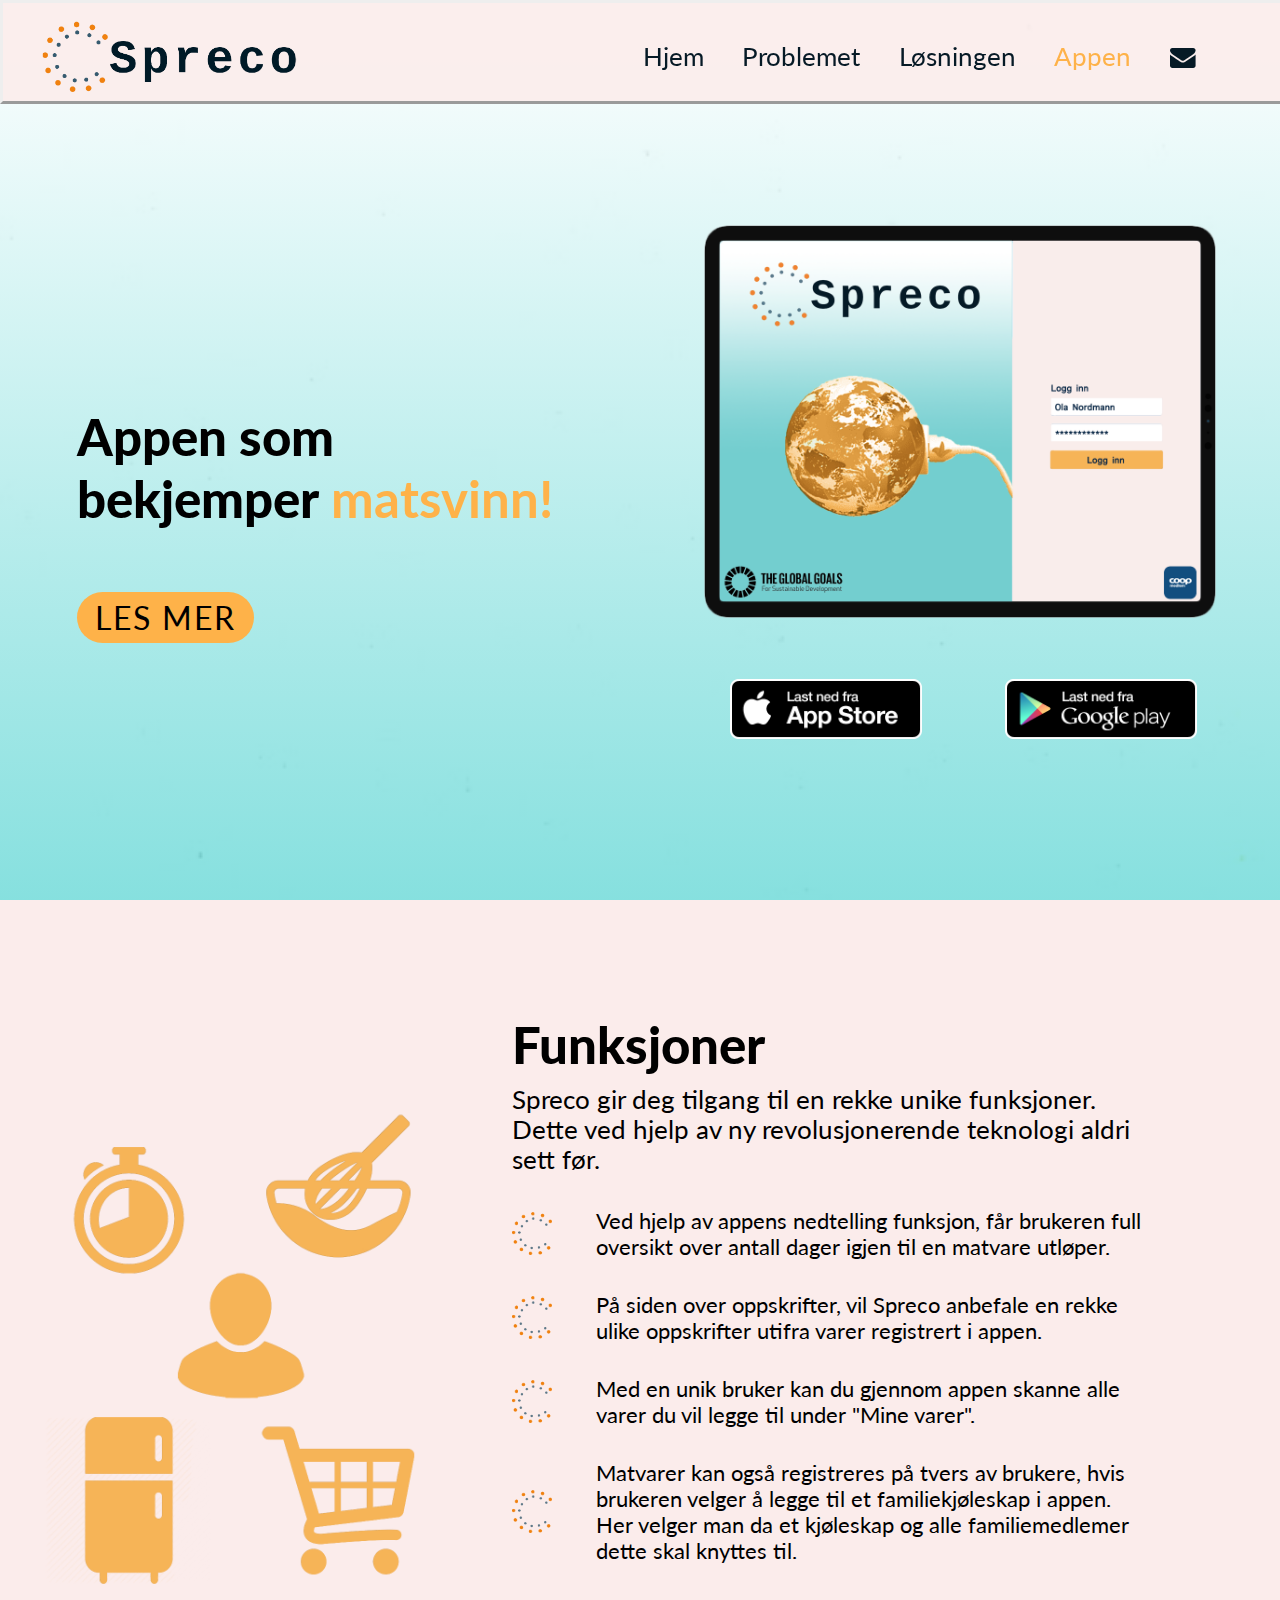
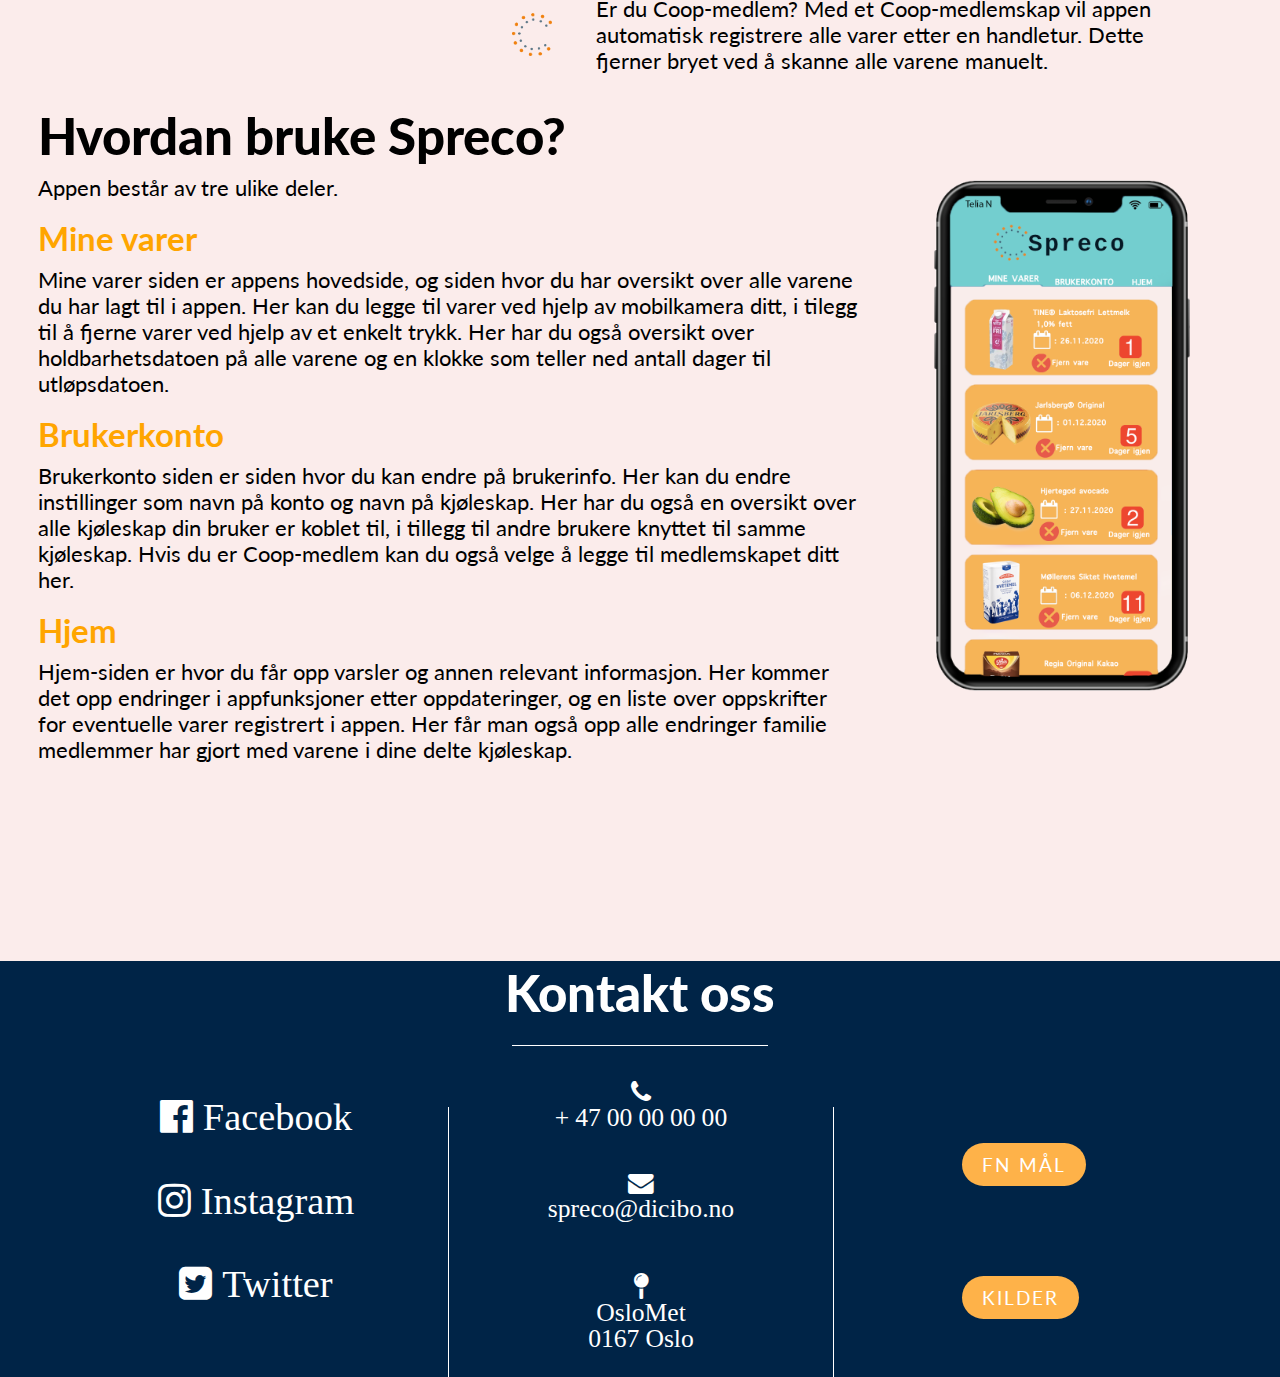
==== commit 66760fda: "ryddet html" ====
--- a/app.html
+++ b/app.html
@@ -1,163 +1,146 @@
 <!DOCTYPE html>
 <html lang="nb">
-<head>
-	<meta charset="utf-8">
-	<link rel="stylesheet" type="text/css" href="style.css">
-	<link rel="preconnect" href="https://fonts.gstatic.com">
-	<link href="https://fonts.googleapis.com/css2?family=Lato:ital,wght@0,400;0,900;1,300&display=swap" rel="stylesheet">
-	<meta name="viewport" content="width=device-width, initial-scale=1.0">
-	<link rel="stylesheet" href="https://cdnjs.cloudflare.com/ajax/libs/font-awesome/4.7.0/css/font-awesome.min.css">
-	<title>Spreco</title>
-	<link rel="icon" type="image/gif/png" href="punkt.png"> 
+    <head>
+        <meta charset="utf-8">
+        <link rel="stylesheet" type="text/css" href="style.css">
+        <link rel="preconnect" href="https://fonts.gstatic.com">
+        <link href="https://fonts.googleapis.com/css2?family=Lato:ital,wght@0,400;0,900;1,300&display=swap" rel="stylesheet">
+        <meta name="viewport" content="width=device-width, initial-scale=1.0">
+        <link rel="stylesheet" href="https://cdnjs.cloudflare.com/ajax/libs/font-awesome/4.7.0/css/font-awesome.min.css">
+        <title>Spreco</title>
+        <link rel="icon" type="image/gif/png" href="punkt.png">
+    </head>
+    <body>
+        <div class="main col-">
 
-</head>
-<body>
-	<div class="main col-">
+<!----------------- Nav bar ----------->
+            <div class="bar col-small100" >
+                <div class="logo col-small20 col-mob40 col-pad30">
+                    <a href= "index.html"><img  src="spreco123.png" alt="Bedriftslogo"></a>
+                </div>
+                <div class="nav col-small50 col-pad60" id="nav">
+                    <a href="index.html">Hjem</a>
+                    <a href="problemet.html">Problemet </a>
+                    <a href="losning.html">Løsningen</a>
+                    <a class="active" href="app.html">Appen</a>
+                    <a id="envelope" href="#vindu3"><i class="fa fa-envelope" aria-hidden="true"></i></a>
+                </div>
+                <a href="javascript:void(0);" id="b" class="icon" onclick="myFunction()">
+                <i class="fa fa-bars"></i>
+                </a>
+            </div>
 
-			<div class="bar col-small100" >
-				<div class="logo col-small20 col-mob40 col-pad30">
-					<a href= "index.html"><img  src="spreco123.png" alt="Bedriftslogo"></a>
-				</div>
+<!----------------- Vindu 1 ----------->
+            <div class="Avindu1 col-small100 col-pad100" id="Avindu1">
+                <div class="Aslagord col-small40 col-mob90 col-pad100">
+                    <h1>Appen som bekjemper<mark id="Amarkering"> matsvinn!</mark></h1>
+                    <a href="#Avindu2" class="Aslagordknapp">Les mer</a>
+                </div>
+                <div class="Atablet col-small40">
+                    <img src="tablet.png" alt="Eksempel ipad mockup">
+                </div>
+                <div class="Aappstore col-small100 col-mob40 col-pad100">
+                    <a href="https://play.google.com/store?hl=NO"><img src="google.png" alt="Google Play logo"></a>
+                    <a href="https://www.apple.com/no/ios/app-store/"><img src="apple.png" alt="App Store logo"></a>
+                </div>
+            </div>
 
-				<div class="nav col-small50 col-pad60" id="nav">
-				<a href="index.html">Hjem</a>
-	            <a href="problemet.html">Problemet </a>
-	            <a href="losning.html">Løsningen</a>
-	            <a class="active" href="app.html">Appen</a>
-	            <a id="envelope" href="#vindu3"><i class="fa fa-envelope" aria-hidden="true"></i></a>
-				</div>
+<!---------------- Vindu 2 ---------->
+            <div class="Avindu2 col-small100" id="Avindu2">
+                <div class="Abildeboks col-mob100 col-pad90">
+                    <img src="ikoner.png" alt="Diverse ikoner knyttet til appen">
+                </div>
+                <div class="Abildeboks1 col-small45">
+                    <img src="ikoner1.png" alt="Diverse ikoner knyttet til appen">
+                </div>
+                <div class="Atekstboks1 col-small50 col-mob90 col-pad90">
+                    <h1>Funksjoner</h1>
+                    <ul>
+                        <p>Spreco gir deg tilgang til en rekke unike funksjoner. Dette ved hjelp av ny revolusjonerende teknologi aldri sett før.</p>
+                        <li>Ved hjelp av appens nedtelling funksjon, får brukeren full oversikt over antall dager igjen til en matvare utløper.</li>
+                        <li>På siden over oppskrifter, vil Spreco anbefale en rekke ulike oppskrifter utifra varer registrert i appen.</li>
+                        <li>Med en unik bruker kan du gjennom appen skanne alle varer du vil legge til under "Mine varer".</li>
+                        <li>Matvarer kan også registreres på tvers av brukere, hvis brukeren velger å legge til et familiekjøleskap i appen. Her velger man da et kjøleskap og alle familiemedlemer dette skal knyttes til.</li>
+                        <li>Er du Coop-medlem? Med et Coop-medlemskap vil appen automatisk registrere alle varer etter en handletur. Dette fjerner bryet ved å skanne alle varene manuelt.</li>
+                    </ul>
+                </div>
+                <div class="Atekstboks2 col-small70 col-mob90 col-pad90">
+                    <h1>Hvordan bruke Spreco?</h1>
+                    <p>Appen består av tre ulike deler.</p>
+                    <h2>Mine varer</h2>
+                    <p>Mine varer siden er appens hovedside, og siden hvor du har oversikt over alle varene du har lagt til i appen. Her kan du legge til varer ved hjelp av mobilkamera ditt, i tilegg til å fjerne varer ved hjelp av et enkelt trykk. Her har du også oversikt over holdbarhetsdatoen på alle varene og en klokke som teller ned antall dager til utløpsdatoen.</p>
+                    <h2>Brukerkonto</h2>
+                    <p>Brukerkonto siden er siden hvor du kan endre på brukerinfo. Her kan du endre instillinger som navn på konto og navn på kjøleskap. Her har du også en oversikt over alle kjøleskap din bruker er koblet til, i tillegg til andre brukere knyttet til samme kjøleskap. Hvis du er Coop-medlem kan du også velge å legge til medlemskapet ditt her.</p>
+                    <h2>Hjem</h2>
+                    <p>Hjem-siden er hvor du får opp varsler og annen relevant informasjon. Her kommer det opp endringer i appfunksjoner etter oppdateringer, og en liste over oppskrifter for eventuelle varer registrert i appen. Her får man også opp alle endringer familie medlemmer har gjort med varene i dine delte kjøleskap.</p>
+                </div>
+                <div class="Abildeboks2 col-small20 col-mob100 col-pad90">
+                    <img src="mockupMobil.png" alt="Eksempel mockup mobil av appen">
+                </div>
+                <div class="Abildeboks3 col-pad90 col-pad90">
+                    <img src="tablet2.png" alt="ipad mockup app">
+                </div>
+            </div>
 
-				<a href="javascript:void(0);" id="b" class="icon" onclick="myFunction()">
-				 <i class="fa fa-bars"></i>
-				 </a>
-			</div>
-<!----------------- Vindu 1 ----------->
-		<div class="Avindu1 col-small100 col-pad100" id="Avindu1">
-			<div class="Aslagord col-small40 col-mob90 col-pad100">
-				<h1>Appen som bekjemper<mark id="Amarkering"> matsvinn!</mark></h1>
-				<a href="#Avindu2" class="Aslagordknapp">Les mer</a>
-			</div>
-			<div class="Atablet col-small40">
-			<img src="tablet.png" alt="Eksempel ipad mockup">
-		</div>
-		
-			<div class="Aappstore col-small100 col-mob40 col-pad100">
-			<a href="https://play.google.com/store?hl=NO"><img src="google.png" alt="Google Play logo"></a>
-			<a href="https://www.apple.com/no/ios/app-store/"><img src="apple.png" alt="App Store logo"></a>
-		</div>
-		</div>
-		
-<!---------------- Vindu 2 ---------->
+<!----------------- Kontakt oss vindu----------->
+            <div class="vindu3 col-small100" id="vindu3">
+                <div class="tittelk col-small100">
+                    <h1 align="center">Kontakt oss</h1>
+                    <div class="nedelinjek col-"></div>
+                </div>
+                <div class="kontaktboks1 col-small30 col-mob40">
+                    <a href="https://www.facebook.com/" class="fa fa-facebook-official" target="_blank" style="text-decoration:none"> Facebook</a>
+                    <a href="https://www.instagram.com/" class="fa fa-instagram" target="_blank" style="text-decoration:none">  Instagram</a>
+                    <a href="https://www.twitter.com/" class="fa fa-twitter-square" target="_blank" style="text-decoration:none">  Twitter</a>
+                </div>
+                <div class="borderhøyre"></div>
+                <div class="kontaktboks2 col-small30 col-mob40">
+                    <a href="tel:47000000001" class="fa fa-phone" style="text-decoration:none"> <br> + 47 00 00 00 00</a>
+                    <h3>
+                    <a href="mailto:SPRECO@diCibo.no" class="fa fa-envelope" style="text-decoration:none"><br>spreco@dicibo.no</a>
+                    <h3>
+                    <a href="https://g.page/OsloMet-storbyuniversitetet" target="_blank" class="fa fa-map-pin" style="text-decoration:none"><br>OsloMet <br> 0167 Oslo </a>
+                </div>
+                <div class="bordervenstre"></div>
+                <div class="kontaktboks3 col-small30 col-mob50">
+                    <a href="https://www.un.org/sustainabledevelopment/sustainable-consumption-production/" target="_blank" class="knapptboks3a" >FN Mål</a>
+                    <a href="kilder.html" class="knapptboks3b" >Kilder</a>
+                </div>
+            </div>
+            <a onclick="topFunction()" id="myBtn" title="Go to top" href=" #vindu1"><i class="fa fa-arrow-circle-up" aria-hidden="true"></i></a>
+        </div>
 
-		<div class="Avindu2 col-small100" id="Avindu2">
-			<div class="Abildeboks col-mob100 col-pad90">
-				<img src="ikoner.png" alt="Diverse ikoner knyttet til appen">
-			</div>
-			<div class="Abildeboks1 col-small45">
-				<img src="ikoner1.png" alt="Diverse ikoner knyttet til appen">
-			</div>
-			<div class="Atekstboks1 col-small50 col-mob90 col-pad90">
-				<h1>Funksjoner</h1>
-				<ul>
-					<p>Spreco gir deg tilgang til en rekke unike funksjoner. Dette ved hjelp av ny revolusjonerende teknologi aldri sett før.</p>
-					<li>Ved hjelp av appens nedtelling funksjon, får brukeren full oversikt over antall dager igjen til en matvare utløper.</li>
-					<li>På siden over oppskrifter, vil Spreco anbefale en rekke ulike oppskrifter utifra varer registrert i appen.</li>
-					<li>Med en unik bruker kan du gjennom appen skanne alle varer du vil legge til under "Mine varer".</li>
-					<li>Matvarer kan også registreres på tvers av brukere, hvis brukeren velger å legge til et familiekjøleskap i appen. Her velger man da et kjøleskap og alle familiemedlemer dette skal knyttes til.</li>
-					<li>Er du Coop-medlem? Med et Coop-medlemskap vil appen automatisk registrere alle varer etter en handletur. Dette fjerner bryet ved å skanne alle varene manuelt.</li>
-				</ul>
-			</div>
-			<div class="Atekstboks2 col-small70 col-mob90 col-pad90">
-				<h1>Hvordan bruke Spreco?</h1>
-				<p>Appen består av tre ulike deler.</p>
-				<h2>Mine varer</h2>
-				<p>Mine varer siden er appens hovedside, og siden hvor du har oversikt over alle varene du har lagt til i appen. Her kan du legge til varer ved hjelp av mobilkamera ditt, i tilegg til å fjerne varer ved hjelp av et enkelt trykk. Her har du også oversikt over holdbarhetsdatoen på alle varene og en klokke som teller ned antall dager til utløpsdatoen.</p>
-				<h2>Brukerkonto</h2>
-				<p>Brukerkonto siden er siden hvor du kan endre på brukerinfo. Her kan du endre instillinger som navn på konto og navn på kjøleskap. Her har du også en oversikt over alle kjøleskap din bruker er koblet til, i tillegg til andre brukere knyttet til samme kjøleskap. Hvis du er Coop-medlem kan du også velge å legge til medlemskapet ditt her.</p>
-				<h2>Hjem</h2>
-				<p>Hjem siden er hvor du får opp varsler og annen relevant informasjon. Her kommer det opp endringer i appfunksjoner etter oppdateringer, og en liste over oppskrifter for eventuelle varer registrert i appen. Her får man også opp alle endringer familie medlemmer har gjort med varene i dine delte kjøleskap.</p>
-			</div>
-			<div class="Abildeboks2 col-small20 col-mob100 col-pad90">
-				<img src="mockupMobil.png" alt="Eksempel mockup mobil av appen">
-			</div>
-			<div class="Abildeboks3 col-pad90 col-pad90">
-				<img src="tablet2.png" alt="ipad mockup app">
-			</div>
-<!---------------- Vindu 3 ------------->
-		</div>
-			<div class="vindu3 col-small100" id="vindu3">
-			<div class="tittelk col-small100">
-				<h1 align="center">Kontakt oss</h1>
-				<div class="nedelinjek col-"></div>
-				</div>
-
-
-				<div class="kontaktboks1 col-small30 col-mob40">
-					<a href="https://www.facebook.com/" class="fa fa-facebook-official" target="_blank" style="text-decoration:none"> Facebook</a>
-					<a href="https://www.instagram.com/" class="fa fa-instagram" target="_blank" style="text-decoration:none">  Instagram</a>
-					<a href="https://www.twitter.com/" class="fa fa-twitter-square" target="_blank" style="text-decoration:none">  Twitter</a>
-				</div>
-				<div class="borderhøyre"></div>
-				<div class="kontaktboks2 col-small30 col-mob40">
-					<a href="tel:47000000001" class="fa fa-phone" style="text-decoration:none"> <br> + 47 00 00 00 00</a>
-					<h3> <a href="mailto:SPRECO@diCibo.no" class="fa fa-envelope" style="text-decoration:none"><br>spreco@dicibo.no</a>
-					<h3><a href="https://g.page/OsloMet-storbyuniversitetet" target="_blank" class="fa fa-map-pin" style="text-decoration:none"><br>OsloMet <br> 0167 Oslo </a>
-
-				</div>
-				<div class="bordervenstre"></div>
-
-				<div class="kontaktboks3 col-small30 col-mob50">
-					<a href="https://www.un.org/sustainabledevelopment/sustainable-consumption-production/" target="_blank" class="knapptboks3a" >FN Mål</a>
-					<a href="kilder.html" class="knapptboks3b" >Kilder</a>
-
-				</div>
-
-
-
-
-		</div>
-		<a onclick="topFunction()" id="myBtn" title="Go to top" href=" #vindu1"><i class="fa fa-arrow-circle-up" aria-hidden="true"></i></a>
-
-	</div>
-
-	<script type="text/javascript">
-
-
-
-			function myFunction() {
-			var b=document.getElementById("b")	
-		  var x = document.getElementById("nav");
-		  if (x.style.display === "block") {
-		    x.style.display = "none";
-		    b.style.color="black";
-		  } else {
-		    x.style.display = "block";
-		    b.style.color="white";
-
-		  }
-}
-
-//scroll up btn code did we get from "w3schools.com" the url is("https://www.w3schools.com/howto/howto_js_scroll_to_top.asp")
-		mybutton = document.getElementById("myBtn");
-		window.onscroll = function() {scrollFunction()};
-
-		function scrollFunction() {
-		  if (document.body.scrollTop > 590 || document.documentElement.scrollTop > 590) {
-		    mybutton.style.display = "block";
-		  } else {
-		    mybutton.style.display = "none";
-		  }
-		}
-
-
-		function topFunction() {
-		  document.body.scrollTop = 0;
-		  document.documentElement.scrollTop = 0;
-		}
-	</script>
-
-
-
-
-</body>
+        <script type="text/javascript">
+            function myFunction() {
+            var b=document.getElementById("b")	
+             var x = document.getElementById("nav");
+             if (x.style.display === "block") {
+               x.style.display = "none";
+               b.style.color="black";
+             } else {
+               x.style.display = "block";
+               b.style.color="white";
+            
+             }
+            }
+            
+            //scroll up btn code did we get from "w3schools.com" the url is("https://www.w3schools.com/howto/howto_js_scroll_to_top.asp")
+            mybutton = document.getElementById("myBtn");
+            window.onscroll = function() {scrollFunction()};
+            
+            function scrollFunction() {
+             if (document.body.scrollTop > 590 || document.documentElement.scrollTop > 590) {
+               mybutton.style.display = "block";
+             } else {
+               mybutton.style.display = "none";
+             }
+            }
+            
+            
+            function topFunction() {
+             document.body.scrollTop = 0;
+             document.documentElement.scrollTop = 0;
+            }
+        </script>
+    </body>
 </html>--- a/style.css
+++ b/style.css
@@ -32,7 +32,6 @@
   font-style: italic;
 
 }
-
 
 
 
@@ -280,13 +279,7 @@
   font-size: 2vw;
 
 }
-/*.nedelinjek{
-  height: 1px;
-  width: 30vw;
-  background: #FFF ;
-  display: inline-block;
-  margin-left:35vw;
-}*/
+
 .kontaktboks1{
   float: left;
   margin-left:5vw;
@@ -936,13 +929,12 @@
   font-size: 4vw;
 }
 .Kpunkter{
-  padding-left: 5vw;
+  margin-left:5vw;
 }
 .Kpunkter li{
   background-repeat: no-repeat;
   background-position: left center;
   background-size: 40px;
-  margin: 0;
   padding: 16px 0 16px 84px;
   list-style: none;
   background-image: url('punkt.png');
@@ -1470,7 +1462,7 @@
 }
 
 .Kpunkter li{
-  font-size:4.8vw;
+  font-size:4vw;
 }
 
 .Kkildebilde li{
@@ -1868,6 +1860,7 @@
   font-size:3.8vw;
 }
 
+
 .Kkildebilde li{
  
   font-size:3.8vw;
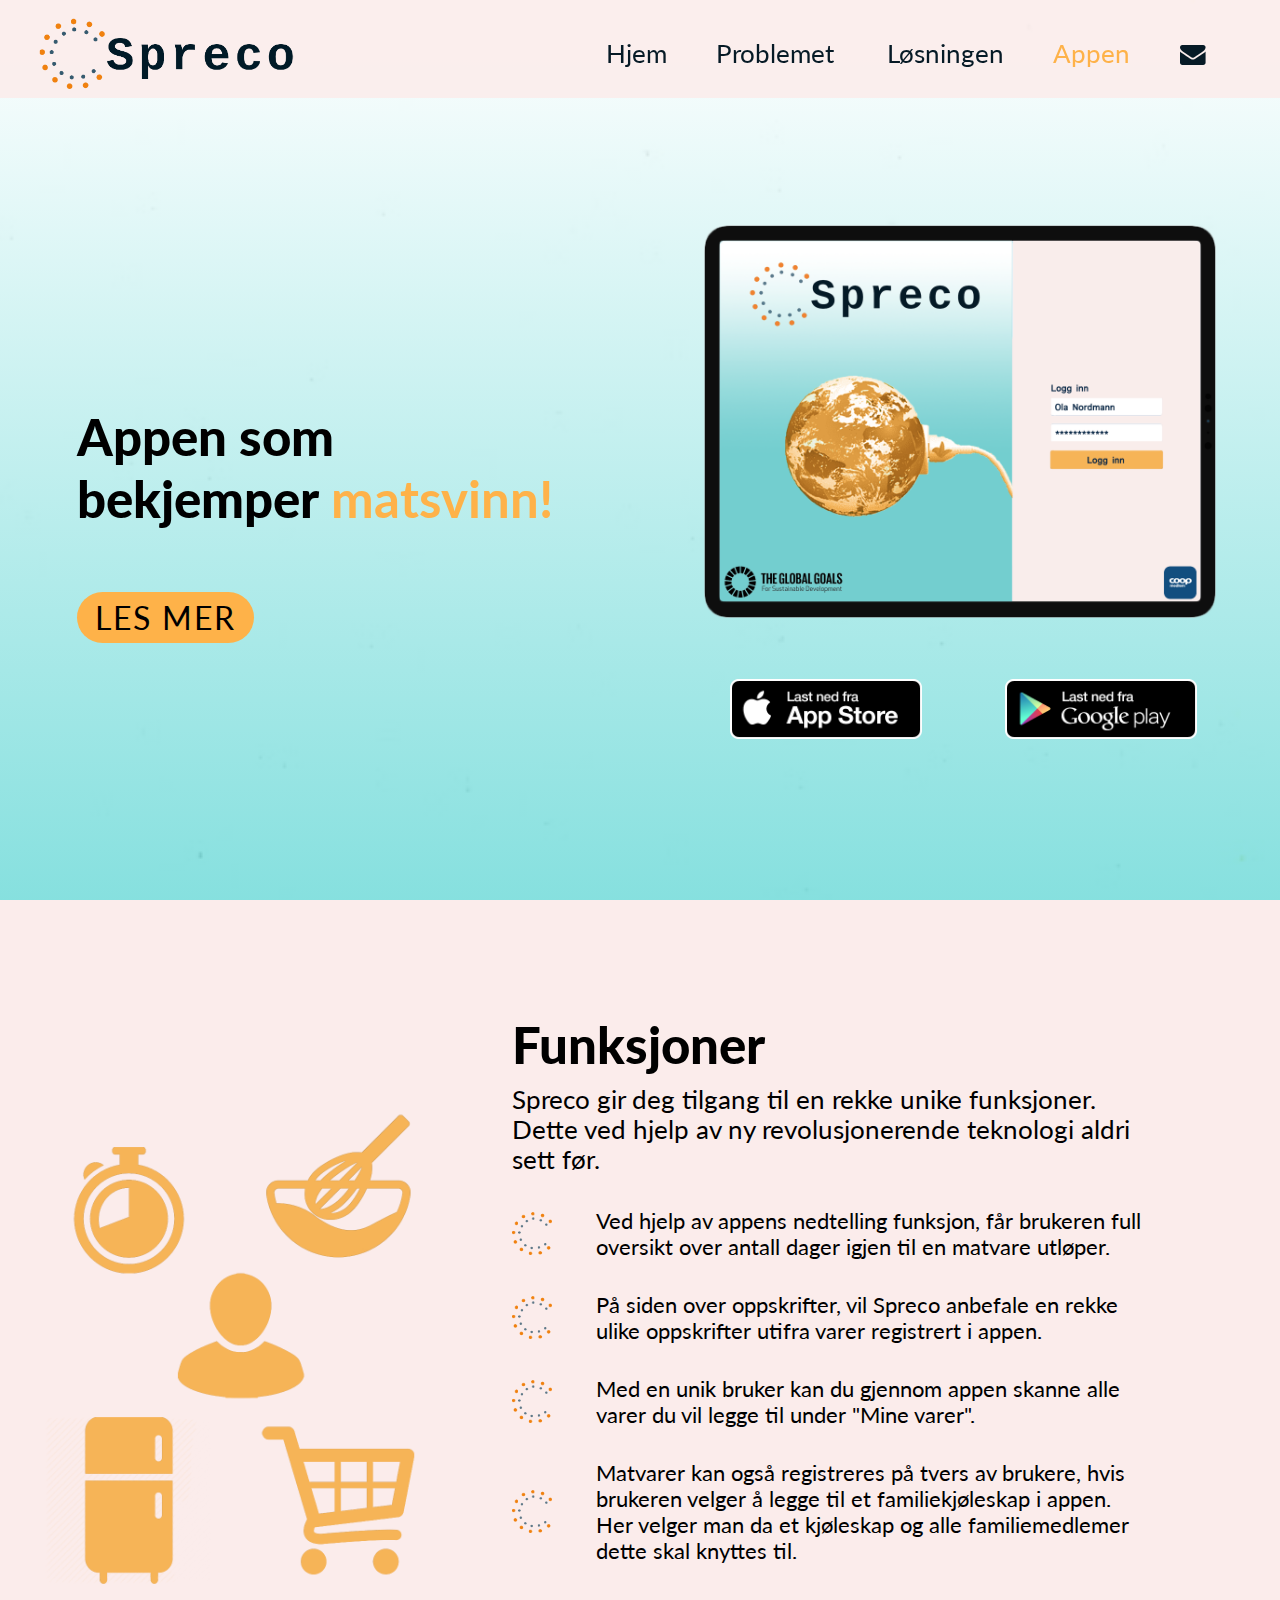
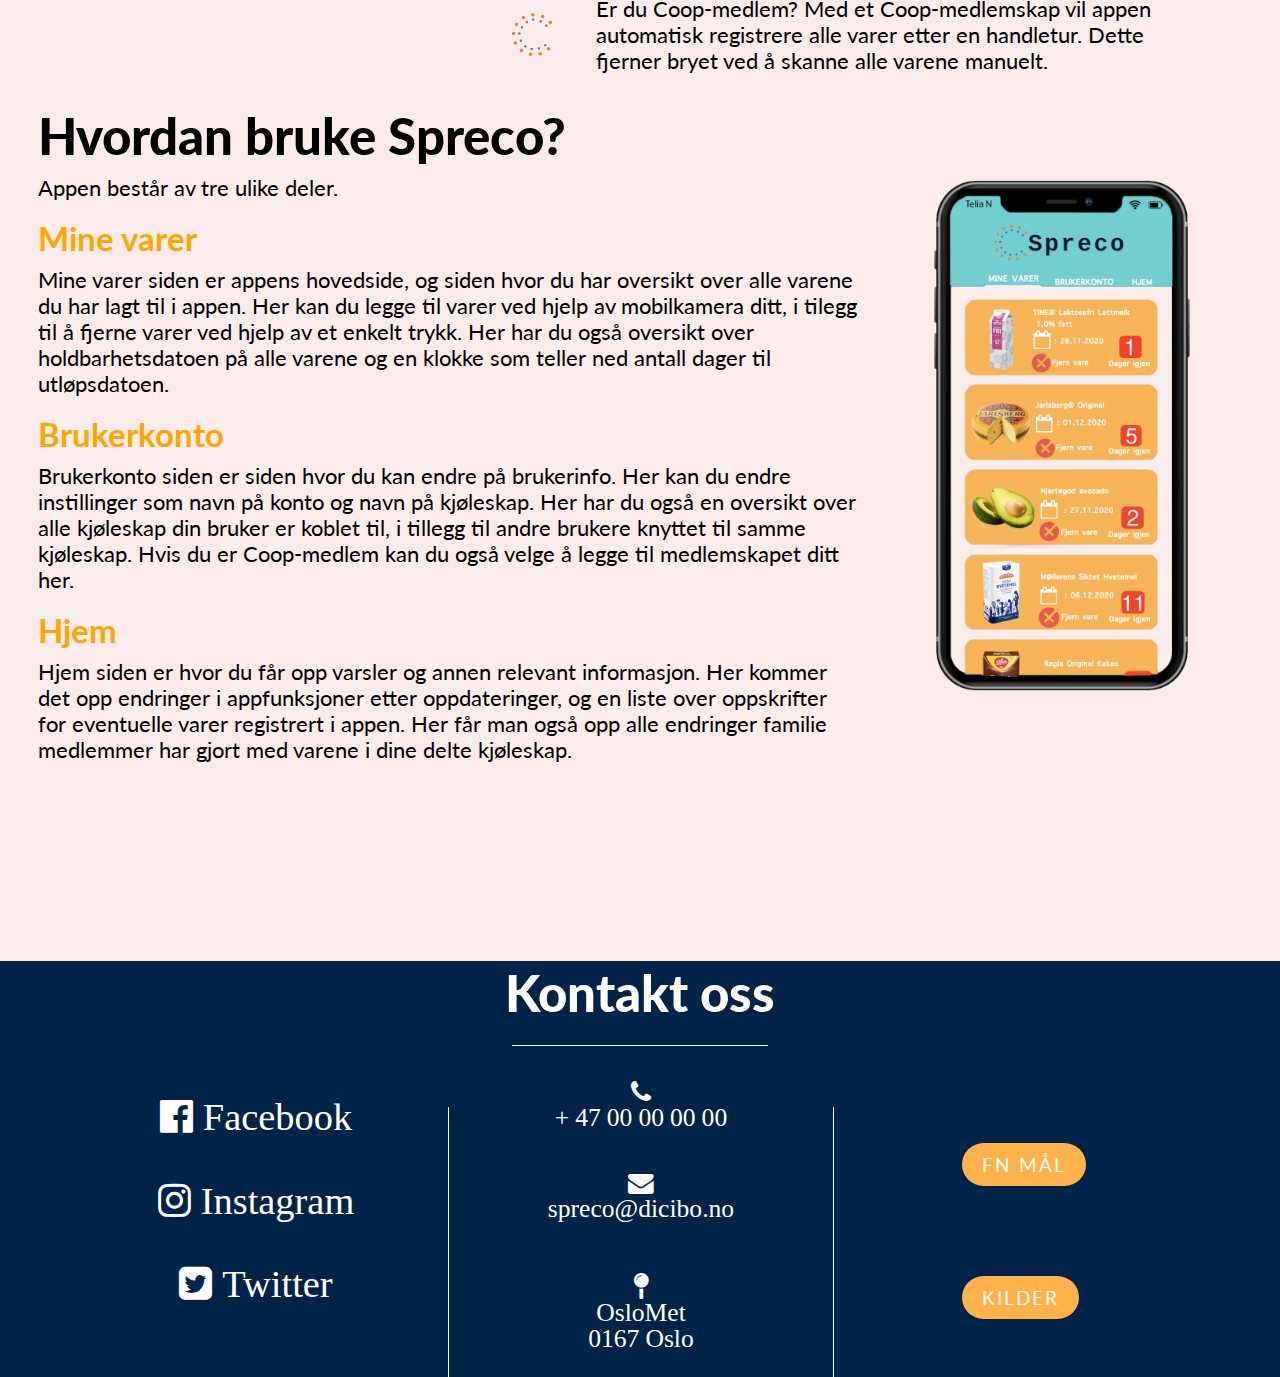
==== commit a7064c0b: "bar" ====
--- a/app.html
+++ b/app.html
@@ -1,146 +1,163 @@
 <!DOCTYPE html>
 <html lang="nb">
-    <head>
-        <meta charset="utf-8">
-        <link rel="stylesheet" type="text/css" href="style.css">
-        <link rel="preconnect" href="https://fonts.gstatic.com">
-        <link href="https://fonts.googleapis.com/css2?family=Lato:ital,wght@0,400;0,900;1,300&display=swap" rel="stylesheet">
-        <meta name="viewport" content="width=device-width, initial-scale=1.0">
-        <link rel="stylesheet" href="https://cdnjs.cloudflare.com/ajax/libs/font-awesome/4.7.0/css/font-awesome.min.css">
-        <title>Spreco</title>
-        <link rel="icon" type="image/gif/png" href="punkt.png">
-    </head>
-    <body>
-        <div class="main col-">
+<head>
+	<meta charset="utf-8">
+	<link rel="stylesheet" type="text/css" href="style.css">
+	<link rel="preconnect" href="https://fonts.gstatic.com">
+	<link href="https://fonts.googleapis.com/css2?family=Lato:ital,wght@0,400;0,900;1,300&display=swap" rel="stylesheet">
+	<meta name="viewport" content="width=device-width, initial-scale=1.0">
+	<link rel="stylesheet" href="https://cdnjs.cloudflare.com/ajax/libs/font-awesome/4.7.0/css/font-awesome.min.css">
+	<title>Spreco</title>
+	<link rel="icon" type="image/gif/png" href="punkt.png">
 
-<!----------------- Nav bar ----------->
-            <div class="bar col-small100" >
-                <div class="logo col-small20 col-mob40 col-pad30">
-                    <a href= "index.html"><img  src="spreco123.png" alt="Bedriftslogo"></a>
-                </div>
-                <div class="nav col-small50 col-pad60" id="nav">
-                    <a href="index.html">Hjem</a>
-                    <a href="problemet.html">Problemet </a>
-                    <a href="losning.html">Løsningen</a>
-                    <a class="active" href="app.html">Appen</a>
-                    <a id="envelope" href="#vindu3"><i class="fa fa-envelope" aria-hidden="true"></i></a>
-                </div>
-                <a href="javascript:void(0);" id="b" class="icon" onclick="myFunction()">
-                <i class="fa fa-bars"></i>
-                </a>
-            </div>
+</head>
+<body>
+	<div class="main col-">
+
+			<div class="bar col-small100" >
+				<div class="logo col-small20 col-mob40 col-pad30">
+					<a href= "index.html"><img  src="spreco123.png" alt="Bedriftslogo"></a>
+				</div>
+
+				<div class="cssnav ">
+				 <input id="toggle" type="checkbox"><label for="toggle">&#9776;</label>
+					<div class="menu">
+						<a href="index.html">Hjem</a>
+						<a href="problemet.html">Problemet </a>
+						<a href="losning.html">Løsningen</a>
+						<a  class="active" href="app.html">Appen</a>
+						<a href="#vindu3" id="envelope"><i class="fa fa-envelope" aria-hidden="true"></i></a>
+					</div>
+				</div>
+			</div>
 
 <!----------------- Vindu 1 ----------->
-            <div class="Avindu1 col-small100 col-pad100" id="Avindu1">
-                <div class="Aslagord col-small40 col-mob90 col-pad100">
-                    <h1>Appen som bekjemper<mark id="Amarkering"> matsvinn!</mark></h1>
-                    <a href="#Avindu2" class="Aslagordknapp">Les mer</a>
-                </div>
-                <div class="Atablet col-small40">
-                    <img src="tablet.png" alt="Eksempel ipad mockup">
-                </div>
-                <div class="Aappstore col-small100 col-mob40 col-pad100">
-                    <a href="https://play.google.com/store?hl=NO"><img src="google.png" alt="Google Play logo"></a>
-                    <a href="https://www.apple.com/no/ios/app-store/"><img src="apple.png" alt="App Store logo"></a>
-                </div>
-            </div>
+		<div class="Avindu1 col-small100 col-pad100" id="Avindu1">
+			<div class="Aslagord col-small40 col-mob90 col-pad100">
+				<h1>Appen som bekjemper<mark id="Amarkering"> matsvinn!</mark></h1>
+				<a href="#Avindu2" class="Aslagordknapp">Les mer</a>
+			</div>
+			<div class="Atablet col-small40">
+			<img src="tablet.png" alt="Eksempel ipad mockup">
+		</div>
+
+			<div class="Aappstore col-small100 col-mob40 col-pad100">
+			<a href="https://play.google.com/store?hl=NO"><img src="google.png" alt="Google Play logo"></a>
+			<a href="https://www.apple.com/no/ios/app-store/"><img src="apple.png" alt="App Store logo"></a>
+		</div>
+		</div>
 
 <!---------------- Vindu 2 ---------->
-            <div class="Avindu2 col-small100" id="Avindu2">
-                <div class="Abildeboks col-mob100 col-pad90">
-                    <img src="ikoner.png" alt="Diverse ikoner knyttet til appen">
-                </div>
-                <div class="Abildeboks1 col-small45">
-                    <img src="ikoner1.png" alt="Diverse ikoner knyttet til appen">
-                </div>
-                <div class="Atekstboks1 col-small50 col-mob90 col-pad90">
-                    <h1>Funksjoner</h1>
-                    <ul>
-                        <p>Spreco gir deg tilgang til en rekke unike funksjoner. Dette ved hjelp av ny revolusjonerende teknologi aldri sett før.</p>
-                        <li>Ved hjelp av appens nedtelling funksjon, får brukeren full oversikt over antall dager igjen til en matvare utløper.</li>
-                        <li>På siden over oppskrifter, vil Spreco anbefale en rekke ulike oppskrifter utifra varer registrert i appen.</li>
-                        <li>Med en unik bruker kan du gjennom appen skanne alle varer du vil legge til under "Mine varer".</li>
-                        <li>Matvarer kan også registreres på tvers av brukere, hvis brukeren velger å legge til et familiekjøleskap i appen. Her velger man da et kjøleskap og alle familiemedlemer dette skal knyttes til.</li>
-                        <li>Er du Coop-medlem? Med et Coop-medlemskap vil appen automatisk registrere alle varer etter en handletur. Dette fjerner bryet ved å skanne alle varene manuelt.</li>
-                    </ul>
-                </div>
-                <div class="Atekstboks2 col-small70 col-mob90 col-pad90">
-                    <h1>Hvordan bruke Spreco?</h1>
-                    <p>Appen består av tre ulike deler.</p>
-                    <h2>Mine varer</h2>
-                    <p>Mine varer siden er appens hovedside, og siden hvor du har oversikt over alle varene du har lagt til i appen. Her kan du legge til varer ved hjelp av mobilkamera ditt, i tilegg til å fjerne varer ved hjelp av et enkelt trykk. Her har du også oversikt over holdbarhetsdatoen på alle varene og en klokke som teller ned antall dager til utløpsdatoen.</p>
-                    <h2>Brukerkonto</h2>
-                    <p>Brukerkonto siden er siden hvor du kan endre på brukerinfo. Her kan du endre instillinger som navn på konto og navn på kjøleskap. Her har du også en oversikt over alle kjøleskap din bruker er koblet til, i tillegg til andre brukere knyttet til samme kjøleskap. Hvis du er Coop-medlem kan du også velge å legge til medlemskapet ditt her.</p>
-                    <h2>Hjem</h2>
-                    <p>Hjem-siden er hvor du får opp varsler og annen relevant informasjon. Her kommer det opp endringer i appfunksjoner etter oppdateringer, og en liste over oppskrifter for eventuelle varer registrert i appen. Her får man også opp alle endringer familie medlemmer har gjort med varene i dine delte kjøleskap.</p>
-                </div>
-                <div class="Abildeboks2 col-small20 col-mob100 col-pad90">
-                    <img src="mockupMobil.png" alt="Eksempel mockup mobil av appen">
-                </div>
-                <div class="Abildeboks3 col-pad90 col-pad90">
-                    <img src="tablet2.png" alt="ipad mockup app">
-                </div>
-            </div>
 
-<!----------------- Kontakt oss vindu----------->
-            <div class="vindu3 col-small100" id="vindu3">
-                <div class="tittelk col-small100">
-                    <h1 align="center">Kontakt oss</h1>
-                    <div class="nedelinjek col-"></div>
-                </div>
-                <div class="kontaktboks1 col-small30 col-mob40">
-                    <a href="https://www.facebook.com/" class="fa fa-facebook-official" target="_blank" style="text-decoration:none"> Facebook</a>
-                    <a href="https://www.instagram.com/" class="fa fa-instagram" target="_blank" style="text-decoration:none">  Instagram</a>
-                    <a href="https://www.twitter.com/" class="fa fa-twitter-square" target="_blank" style="text-decoration:none">  Twitter</a>
-                </div>
-                <div class="borderhøyre"></div>
-                <div class="kontaktboks2 col-small30 col-mob40">
-                    <a href="tel:47000000001" class="fa fa-phone" style="text-decoration:none"> <br> + 47 00 00 00 00</a>
-                    <h3>
-                    <a href="mailto:SPRECO@diCibo.no" class="fa fa-envelope" style="text-decoration:none"><br>spreco@dicibo.no</a>
-                    <h3>
-                    <a href="https://g.page/OsloMet-storbyuniversitetet" target="_blank" class="fa fa-map-pin" style="text-decoration:none"><br>OsloMet <br> 0167 Oslo </a>
-                </div>
-                <div class="bordervenstre"></div>
-                <div class="kontaktboks3 col-small30 col-mob50">
-                    <a href="https://www.un.org/sustainabledevelopment/sustainable-consumption-production/" target="_blank" class="knapptboks3a" >FN Mål</a>
-                    <a href="kilder.html" class="knapptboks3b" >Kilder</a>
-                </div>
-            </div>
-            <a onclick="topFunction()" id="myBtn" title="Go to top" href=" #vindu1"><i class="fa fa-arrow-circle-up" aria-hidden="true"></i></a>
-        </div>
+		<div class="Avindu2 col-small100" id="Avindu2">
+			<div class="Abildeboks col-mob100 col-pad90">
+				<img src="ikoner.png" alt="Diverse ikoner knyttet til appen">
+			</div>
+			<div class="Abildeboks1 col-small45">
+				<img src="ikoner1.png" alt="Diverse ikoner knyttet til appen">
+			</div>
+			<div class="Atekstboks1 col-small50 col-mob90 col-pad90">
+				<h1>Funksjoner</h1>
+				<ul>
+					<p>Spreco gir deg tilgang til en rekke unike funksjoner. Dette ved hjelp av ny revolusjonerende teknologi aldri sett før.</p>
+					<li>Ved hjelp av appens nedtelling funksjon, får brukeren full oversikt over antall dager igjen til en matvare utløper.</li>
+					<li>På siden over oppskrifter, vil Spreco anbefale en rekke ulike oppskrifter utifra varer registrert i appen.</li>
+					<li>Med en unik bruker kan du gjennom appen skanne alle varer du vil legge til under "Mine varer".</li>
+					<li>Matvarer kan også registreres på tvers av brukere, hvis brukeren velger å legge til et familiekjøleskap i appen. Her velger man da et kjøleskap og alle familiemedlemer dette skal knyttes til.</li>
+					<li>Er du Coop-medlem? Med et Coop-medlemskap vil appen automatisk registrere alle varer etter en handletur. Dette fjerner bryet ved å skanne alle varene manuelt.</li>
+				</ul>
+			</div>
+			<div class="Atekstboks2 col-small70 col-mob90 col-pad90">
+				<h1>Hvordan bruke Spreco?</h1>
+				<p>Appen består av tre ulike deler.</p>
+				<h2>Mine varer</h2>
+				<p>Mine varer siden er appens hovedside, og siden hvor du har oversikt over alle varene du har lagt til i appen. Her kan du legge til varer ved hjelp av mobilkamera ditt, i tilegg til å fjerne varer ved hjelp av et enkelt trykk. Her har du også oversikt over holdbarhetsdatoen på alle varene og en klokke som teller ned antall dager til utløpsdatoen.</p>
+				<h2>Brukerkonto</h2>
+				<p>Brukerkonto siden er siden hvor du kan endre på brukerinfo. Her kan du endre instillinger som navn på konto og navn på kjøleskap. Her har du også en oversikt over alle kjøleskap din bruker er koblet til, i tillegg til andre brukere knyttet til samme kjøleskap. Hvis du er Coop-medlem kan du også velge å legge til medlemskapet ditt her.</p>
+				<h2>Hjem</h2>
+				<p>Hjem siden er hvor du får opp varsler og annen relevant informasjon. Her kommer det opp endringer i appfunksjoner etter oppdateringer, og en liste over oppskrifter for eventuelle varer registrert i appen. Her får man også opp alle endringer familie medlemmer har gjort med varene i dine delte kjøleskap.</p>
+			</div>
+			<div class="Abildeboks2 col-small20 col-mob100 col-pad90">
+				<img src="mockupMobil.png" alt="Eksempel mockup mobil av appen">
+			</div>
+			<div class="Abildeboks3 col-pad90 col-pad90">
+				<img src="tablet2.png" alt="ipad mockup app">
+			</div>
+<!---------------- Vindu 3 ------------->
+		</div>
+			<div class="vindu3 col-small100" id="vindu3">
+			<div class="tittelk col-small100">
+				<h1 align="center">Kontakt oss</h1>
+				<div class="nedelinjek col-"></div>
+				</div>
 
-        <script type="text/javascript">
-            function myFunction() {
-            var b=document.getElementById("b")	
-             var x = document.getElementById("nav");
-             if (x.style.display === "block") {
-               x.style.display = "none";
-               b.style.color="black";
-             } else {
-               x.style.display = "block";
-               b.style.color="white";
-            
-             }
-            }
-            
-            //scroll up btn code did we get from "w3schools.com" the url is("https://www.w3schools.com/howto/howto_js_scroll_to_top.asp")
-            mybutton = document.getElementById("myBtn");
-            window.onscroll = function() {scrollFunction()};
-            
-            function scrollFunction() {
-             if (document.body.scrollTop > 590 || document.documentElement.scrollTop > 590) {
-               mybutton.style.display = "block";
-             } else {
-               mybutton.style.display = "none";
-             }
-            }
-            
-            
-            function topFunction() {
-             document.body.scrollTop = 0;
-             document.documentElement.scrollTop = 0;
-            }
-        </script>
-    </body>
-</html>+
+				<div class="kontaktboks1 col-small30 col-mob40">
+					<a href="https://www.facebook.com/" class="fa fa-facebook-official" target="_blank" style="text-decoration:none"> Facebook</a>
+					<a href="https://www.instagram.com/" class="fa fa-instagram" target="_blank" style="text-decoration:none">  Instagram</a>
+					<a href="https://www.twitter.com/" class="fa fa-twitter-square" target="_blank" style="text-decoration:none">  Twitter</a>
+				</div>
+				<div class="borderhøyre"></div>
+				<div class="kontaktboks2 col-small30 col-mob40">
+					<a href="tel:47000000001" class="fa fa-phone" style="text-decoration:none"> <br> + 47 00 00 00 00</a>
+					<h3> <a href="mailto:SPRECO@diCibo.no" class="fa fa-envelope" style="text-decoration:none"><br>spreco@dicibo.no</a>
+					<h3><a href="https://g.page/OsloMet-storbyuniversitetet" target="_blank" class="fa fa-map-pin" style="text-decoration:none"><br>OsloMet <br> 0167 Oslo </a>
+
+				</div>
+				<div class="bordervenstre"></div>
+
+				<div class="kontaktboks3 col-small30 col-mob50">
+					<a href="https://www.un.org/sustainabledevelopment/sustainable-consumption-production/" target="_blank" class="knapptboks3a" >FN Mål</a>
+					<a href="kilder.html" class="knapptboks3b" >Kilder</a>
+
+				</div>
+
+
+
+
+		</div>
+		<a onclick="topFunction()" id="myBtn" title="Go to top" href=" #vindu1"><i class="fa fa-arrow-circle-up" aria-hidden="true"></i></a>
+
+	</div>
+
+	<script type="text/javascript">
+
+
+
+			function myFunction() {
+			var b=document.getElementById("b")
+		  var x = document.getElementById("nav");
+		  if (x.style.display === "block") {
+		    x.style.display = "none";
+		    b.style.color="black";
+		  } else {
+		    x.style.display = "block";
+		    b.style.color="white";
+
+		  }
+}
+
+
+		mybutton = document.getElementById("myBtn");
+		window.onscroll = function() {scrollFunction()};
+
+		function scrollFunction() {
+		  if (document.body.scrollTop > 590 || document.documentElement.scrollTop > 590) {
+		    mybutton.style.display = "block";
+		  } else {
+		    mybutton.style.display = "none";
+		  }
+		}
+
+
+		function topFunction() {
+		  document.body.scrollTop = 0;
+		  document.documentElement.scrollTop = 0;
+		}
+	</script>
+
+
+
+
+</body>
+</html>
--- a/style.css
+++ b/style.css
@@ -33,6 +33,53 @@
 
 }
 
+
+/*-------------kilder--------------*/
+.Khovedboks{
+  padding-top:8vw;
+}
+.Khovedboks h1{
+  font-size: 4vw;
+}
+.Kpunkter{
+  padding-left: 5vw;
+}
+.Kpunkter li{
+  background-repeat: no-repeat;
+  background-position: left center;
+  background-size: 40px;
+  margin: 0;
+  padding: 16px 0 16px 84px;
+  list-style: none;
+  background-image: url('punkt.png');
+  font-size:1.8vw;
+}
+
+  .Ktittel{
+    text-align: center;
+  }
+  .Knedelinje{
+  height: 4px;
+  width: 20vw;
+  background: #FEB249;
+  display: inline-block;
+  }
+  .Kbilder{
+    padding-left: 5vw;
+  }
+  .Kbilder li{
+  background-repeat: no-repeat;
+  background-position: left center;
+  background-size: 40px;
+  margin: 0;
+  padding: 16px 0 16px 84px;
+  list-style: none;
+  background-image: url('punkt.png');
+  font-size:1.8vw;
+}
+.KtittelB{
+    text-align: center;
+  }
 
 
 /*--------------vindu1-------------*/
@@ -88,7 +135,6 @@
 }
 
 .nav a:hover{
-
   color: #FEB249;
 }
 .nav{
@@ -102,7 +148,47 @@
 
 }
 
-
+/*--------------------------Nav bar css ----------------------*/
+/*-----------------------------------------------------------*/
+.cssnav{
+  text-align: right;
+  height: 70px;
+  line-height: 70px;
+}
+.menu{
+  margin: 2vh 3vw 0 0;
+
+}
+.menu a{
+  clear: right;
+  text-decoration: none;
+  color: grey;
+  margin: 0 10px;
+  line-height: 70px;
+  font-size: 2vw;
+  color: rgb(6,26,38);
+  text-align: center;
+  padding-right: 2vw;
+
+
+}
+.menu a.active{
+  color: #FEB249;
+}
+.menu a:hover{
+  color: #FEB249;
+  transition: 0.2s ease;
+}
+
+label{
+  display: none;
+}
+#toggle{
+  display: none;
+}
+#tggle{
+  display: none;
+}
 
 .slagord{
   margin-top: 45vh;
@@ -150,7 +236,7 @@
 }
 .iphone img{
   float: right;
-  width: 60%;
+  height: 60vh;
   padding-right: 7vw;
 
 
@@ -279,7 +365,13 @@
   font-size: 2vw;
 
 }
-
+/*.nedelinjek{
+  height: 1px;
+  width: 30vw;
+  background: #FFF ;
+  display: inline-block;
+  margin-left:35vw;
+}*/
 .kontaktboks1{
   float: left;
   margin-left:5vw;
@@ -376,7 +468,6 @@
 background-color:#53D3D1 ;
 }
 
-
 /*-----------------------------Problemet--------------------------------------*/
 .Pvindu1{
   background-image:linear-gradient(rgba(255,255,255,0.7),rgba(83, 211, 209,0.7)), url(./white.jpg);
@@ -921,97 +1012,12 @@
 .Abildeboks3{
   display: none;
 }
-/*-------------kilder--------------*/
-.Khovedboks{
-  margin-top: 15vh;
-}
-.Khovedboks h1{
-  font-size: 4vw;
-}
-.Kpunkter{
-  margin-left:5vw;
-}
-.Kpunkter li{
-  background-repeat: no-repeat;
-  background-position: left center;
-  background-size: 40px;
-  padding: 16px 0 16px 84px;
-  list-style: none;
-  background-image: url('punkt.png');
-  font-size:1.8vw;
-}
-
-  .Ktittel{
-    text-align: center;
-  }
-  .Knedelinje{
-  height: 4px;
-  width: 20vw;
-  background: #FEB249;
-  display: inline-block;
-  }
-
-  .Ktittel2{
-    text-align: center;
-    float: left;
-    margin-top: 3vh;
-  }
-  .Kkildebilde{
-    background-image:linear-gradient(rgba(83, 211, 209,0.7),rgba(255,255,255,0.7)), url(./white.jpg);
-    margin-left: 15vw;
-    margin-top: 5vh;
-    float: left;
-    padding-left: 1vw;
-    border-radius: 10px 10px 10px 10px;
-  }
- .Kkildebilde li{
-  background-repeat: no-repeat;
-  background-position: left center;
-  background-size: 40px;
-  margin-top: 5vh;
-  padding: 16px 0 16px 84px;
-  list-style: none;
-  background-image: url('punkt.png');
-  font-size:1.8vw;
-  float: left;
-}
-  .Kkildebilde img{
-    float: right;
-    width: 10vw;
-  }
-.Kkildeikoner{
-    background-image:linear-gradient(rgba(83, 211, 209,0.7),rgba(255,255,255,0.7)), url(./white.jpg);
-    margin-left: 15vw;
-    margin-top: 5vh;
-    float: left;
-    padding-left: 1vw;
-    border-radius: 10px 10px 10px 10px;
-}
- .Kkildeikoner li{
-  background-repeat: no-repeat;
-  background-position: left center;
-  background-size: 40px;
-  margin-top: 2vh;
-  padding: 16px 0 16px 84px;
-  list-style: none;
-  background-image: url('punkt.png');
-  font-size:1.8vw;
-  float: left;
-}
-
-
-  .Kkildeikoner i{
-  float: right;
-  font-size: 4vw;
-  padding-top: 4vh;
-}
-
 
 /*-------------------------------Responsiv----------------------*/
 
 
 [class*="col-"]{
-  border: black solid px;
+  border: black solid 0px;
 
 }
 
@@ -1089,9 +1095,65 @@
 
 }
 
-
-
-
+/*-----------------------------------------*/
+input[type="checkbox"] {
+  display: none;
+}
+
+label{
+  display: block;
+  cursor: pointer;
+  position: absolute;
+  font-size: 6vw;
+  right: 8vw;
+  top: 1vh;
+  z-index: 100;
+  color: black;
+}
+#tggle{
+  display: none;
+}
+.menu{
+  position: absolute;
+  top: -2vh;
+  width: 100vw;
+  height: 100vh;
+  display: none;
+  background-color: #002447;
+  z-index: 50;
+
+}
+.menu a{
+  display: block;
+  width: 100%;
+  color: white;
+  font-size: 6vw;
+  margin-top: 10vh;
+  margin-bottom: 2vh;
+  float: left;
+}
+.menu a:hover{
+  color: #FEB249;
+}
+.menu a.active{
+  color: #FEB249;
+}
+#toggle:checked + label +.menu{
+  display: block;
+
+}
+#tggle:checked + label +.menu{
+  display: block;
+
+}
+
+input[type="checkbox"]:checked + label {
+  display: none;
+}
+
+
+
+/*----------------------------------------------*/
 
 .iphone{
   display: none;
@@ -1155,15 +1217,18 @@
 
 }
 .knapptboks3a{
-  float: left;
-  margin-left: 0vw;
+
+  margin-left: -2vw;
   margin-top: 0vh;
+  margin-bottom: 3vh;
   font-size: 2vw;
 }
 .knapptboks3b{
   float: right;
-  margin-left: 0;
-  margin-top: 0;
+  margin-left: 0vw;
+  margin-right: -4vw;
+  margin-top: 0vh;
+  margin-bottom: 0vh;
   font-size: 2vw;
 
 }
@@ -1456,30 +1521,6 @@
 .Abildeboks2 img{
   display: none;
 }
-/*---------------kilder-----------*/
-.Khovedboks h1{
-  font-size: 7vw;
-}
-
-.Kpunkter li{
-  font-size:4vw;
-}
-
-.Kkildebilde li{
- 
-  font-size:4.8vw;
-}
-
- .Kkildeikoner li{
-  font-size: 4.8vw;
-}
-  .Kkildeikoner i{
- font-size: 11vw;
-}
-.Kkildebilde img{
-    width: 30vw;
-  }
-
 }
 
 
@@ -1512,6 +1553,10 @@
   .nav{
     margin-top: 5vh;
   }
+.menu a{
+  font-size: 2.8vw;
+  padding-right: 0vw;
+}
 
 
 
@@ -1522,13 +1567,11 @@
     font-size: 3vw;
   }
   .iphone{
-    top: 35vh;
+    top: 25vh;
   }
- .iphone img{
-  width: 90%;
- 
-
-}
+  .iphone img{
+    height: 70vh;
+  }
 
   .ttekst{
     float: right;
@@ -1851,113 +1894,21 @@
 .Abildeboks1{
     display: none;
 }
-/*---------------Kilder-------------*/
-.Khovedboks h1{
-  font-size: 6vw;
-}
-
-.Kpunkter li{
-  font-size:3.8vw;
-}
-
-
-.Kkildebilde li{
- 
-  font-size:3.8vw;
-}
-.Kkildebilde img{
-  width:40vw;
-}
-
- .Kkildeikoner li{
-  font-size: 3.8vw;
-}
-  .Kkildeikoner i{
- font-size: 10vw;
-}
-.Kkildebilde img{
-    width: 20vw;
-  }
 
 }
 
 
 @media only screen and (min-width: 790px) and (max-width: 960px){
-
- /*-----------------HOVEDSIDE---------------*/ 
-.nav a{
+.menu a{
+  font-size: 2.5vw;
+}
+
+  .nav a{
   padding-right: 2vw;
   font-size: 2.5vw;
 
 }
-.slagord h1{
-  font-size: 4.5vw;
-}
-
-.slagordknapp{
-  font-size: 3vw;
-}
- .iphone{
-    top: 35vh;
-  }
- .iphone img{
-  width: 80%;
- 
-
-}
-
-.ttekst h2{
-  font-size: 3.3vw;
-}
-.ttekst p{
-  font-size: 2vw;
-}
-
-.knapptboks{
-  font-size: 2vw;
-  margin-left: 6vw;
-}
-
-#myBtn {
-  font-size: 4.5vw;
-}
-
-
-
-.nedelinje{
-  height: 2px;
-  width: 40vw;
-  background: #FEB249 ;
-  display: inline-block;
-  margin-left:30vw;
-}
-.nedelinjek{
-  height: 1px;
-  width: 20vw;
-  background: white;
-  display: inline-block;
-  margin-left:40vw;
-
-}
-.tittel1{
-  margin-top: 10vh;
-}
-
-.tittel1 h1{
-  font-size: 10.5vw;
-
-}
-.tittel1 h3{
-  font-size: 4.5vw;
-}
-.tittel1 h2{
-  font-size: 5.5vw;
-
-}
-
-
- /*-----------------Problemet---------------*/ 
-.Pslagord h1{
+  .Pslagord h1{
   font-size: 4.5vw;
   padding-left: 1vw;
 
@@ -2049,6 +2000,7 @@
   background-color: #FEB249;
 }
 .knapptboks3b{
+
   display: inline-block;
   padding:10px 20px;
   margin-left: 10vw;
@@ -2062,7 +2014,6 @@
   background-color: #FEB249;
 }
 
-
 /*-----------------------------LØSNIIIIIIIIIIIING!!!!!!-----------------------*/
 
 .Lslagord h1{
@@ -2075,6 +2026,8 @@
 
 }
 
+
+
 .Ltittel{
   font-size: 3.1vw;
 
@@ -2082,7 +2035,8 @@
 
 
 .Lttekst p{
-  font-size: 2.1vw;}
+  font-size: 2.1vw;
+}
 
 .Ltpunkter{
   font-size: 2.5vw;
@@ -2112,17 +2066,23 @@
 .Lbildetekst{
   margin-left: 5vw;
   margin-top: 7vh;
+  float: left;
   font-size: 2vw;
 }
 .Lnedelinjek2{
   height: 2px;
   width: 70vw;
+  background: #FEB249;
+  display: inline-block;
   margin-left:9vw;
   margin-top: 5vh;
 }
 .Lbordervenstre{
  height: 30vh;
   width: 2px;
+  background: #FEB249;
+  display: inline-block;
+  float: left;
   margin-top: 13vh;
   margin-left: 5vw;
 
@@ -2130,7 +2090,7 @@
 .Lborderhøyre{
  height: 30vh;
   width: 2px;
-´
+
   margin-top: -27vh;
   margin-left: 90vw;
 }
@@ -2168,68 +2128,3 @@
 
   font-size: 2.5vw;
 }
-
-/*------------------------------- APP BREAKPOINT ----------------------------*/
-.Atekstboks1 {
-  font-size: 2vw;
-}
-.Atekstboks1 h1{
-  font-size: 4.5vw;
-}
-.Atekstboks1 p{
-  font-size: 2.5vw;
-}
-.Atekstboks1 li{
-  font-size: 2.2vw;
-}
-.Atekstboks2{
-  font-size: 2.2vw;
-}
-.Atekstboks2 h1{
-  font-size: 4vw;
-}
-.Abildeboks1 {
-  margin-top: 25vh;
-}
-.Abildeboks1 img{
-  width: 50vw;
-}
-.Abildeboks2 {
-  margin-top: 18vh;
-}
-.Abildeboks2 img{
-  width: 25vw;
-}
-.Aappstore{
-  margin-top: 4vh;
-}
-.Aappstore img{
-  width: 20vw;
-  margin-right: 3vw; 
-}
-/*------------------------------- Kilder ----------------------------*/
-.Khovedboks h1{
-  font-size: 5vw;
-}
-
-.Kpunkter li{
-  font-size:2.8vw;
-}
-
-.Kkildebilde li{
- 
-  font-size:2.8vw;
-}
-
- .Kkildeikoner li{
-  font-size: 2.8vw;
-}
-  .Kkildeikoner i{
- font-size: 9vw;
-}
-.Kkildebilde img{
-    width: 15vw;
-  }
-
-
-}
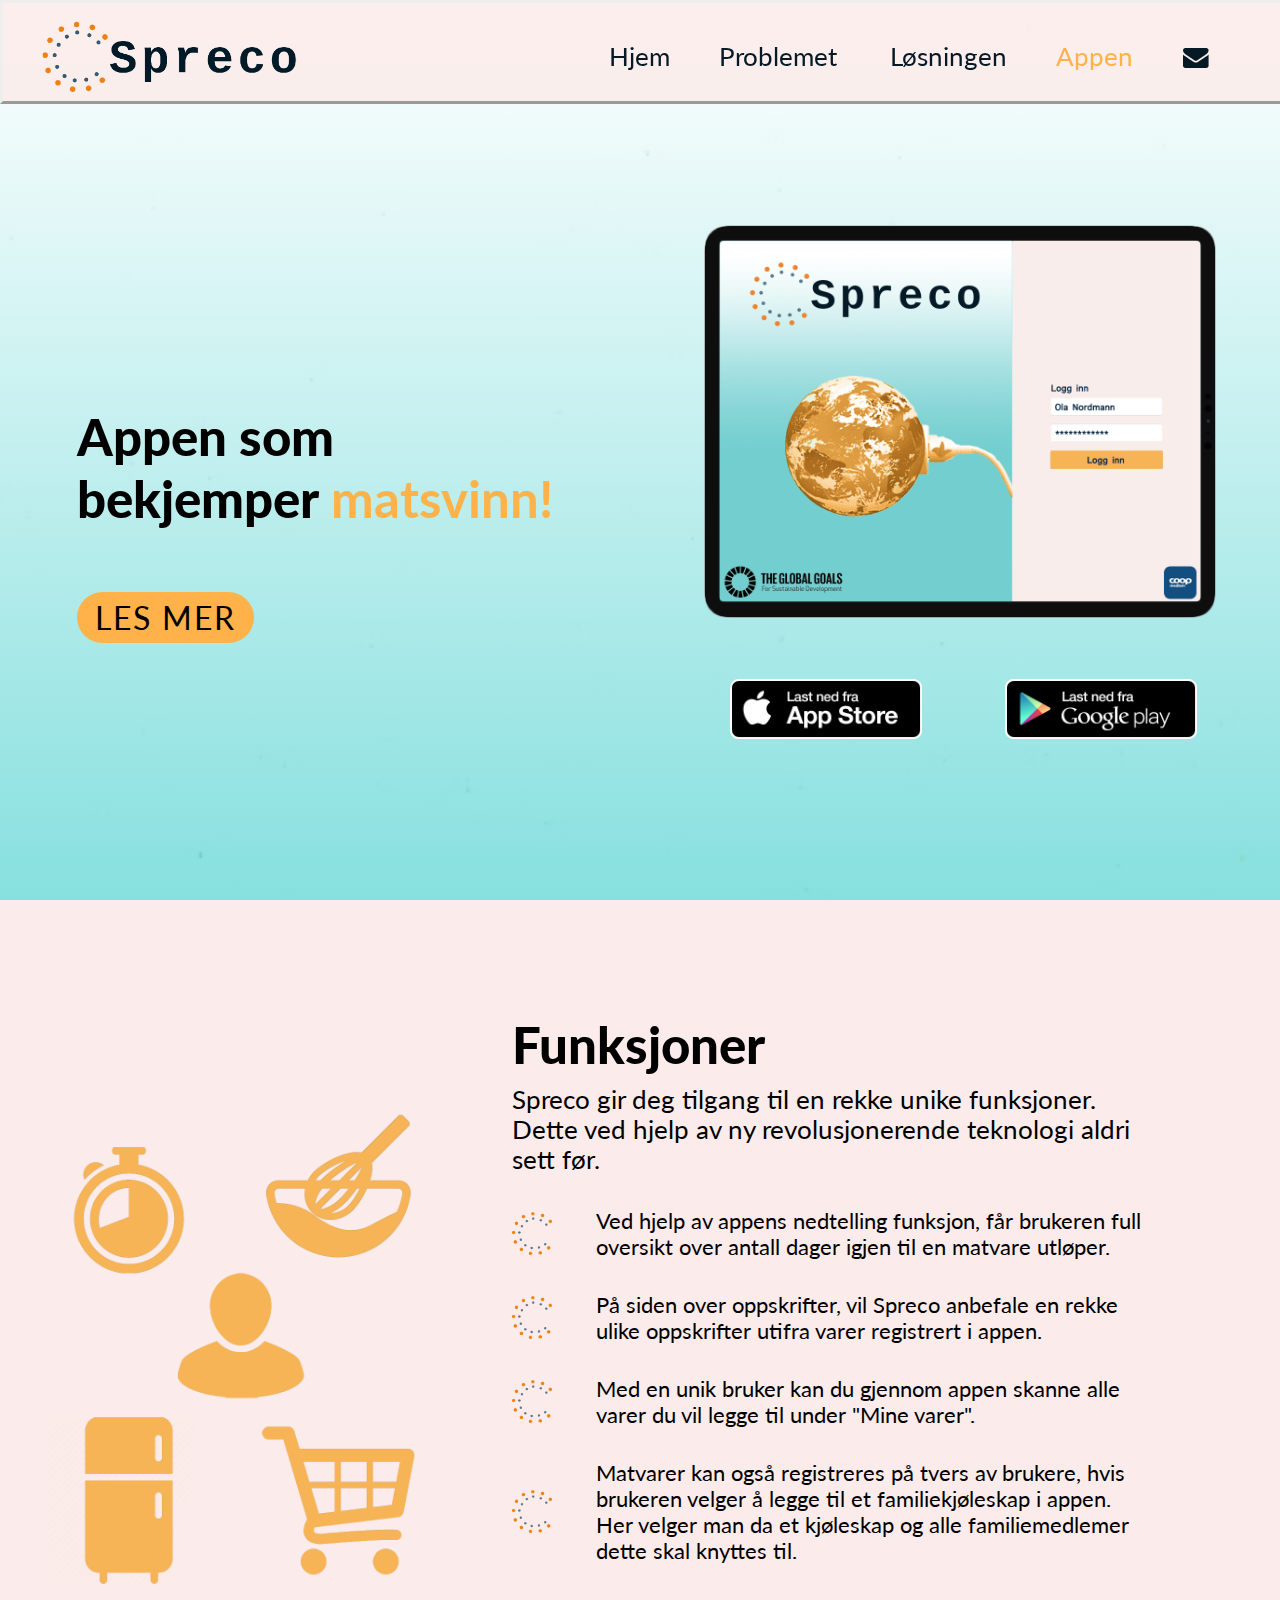
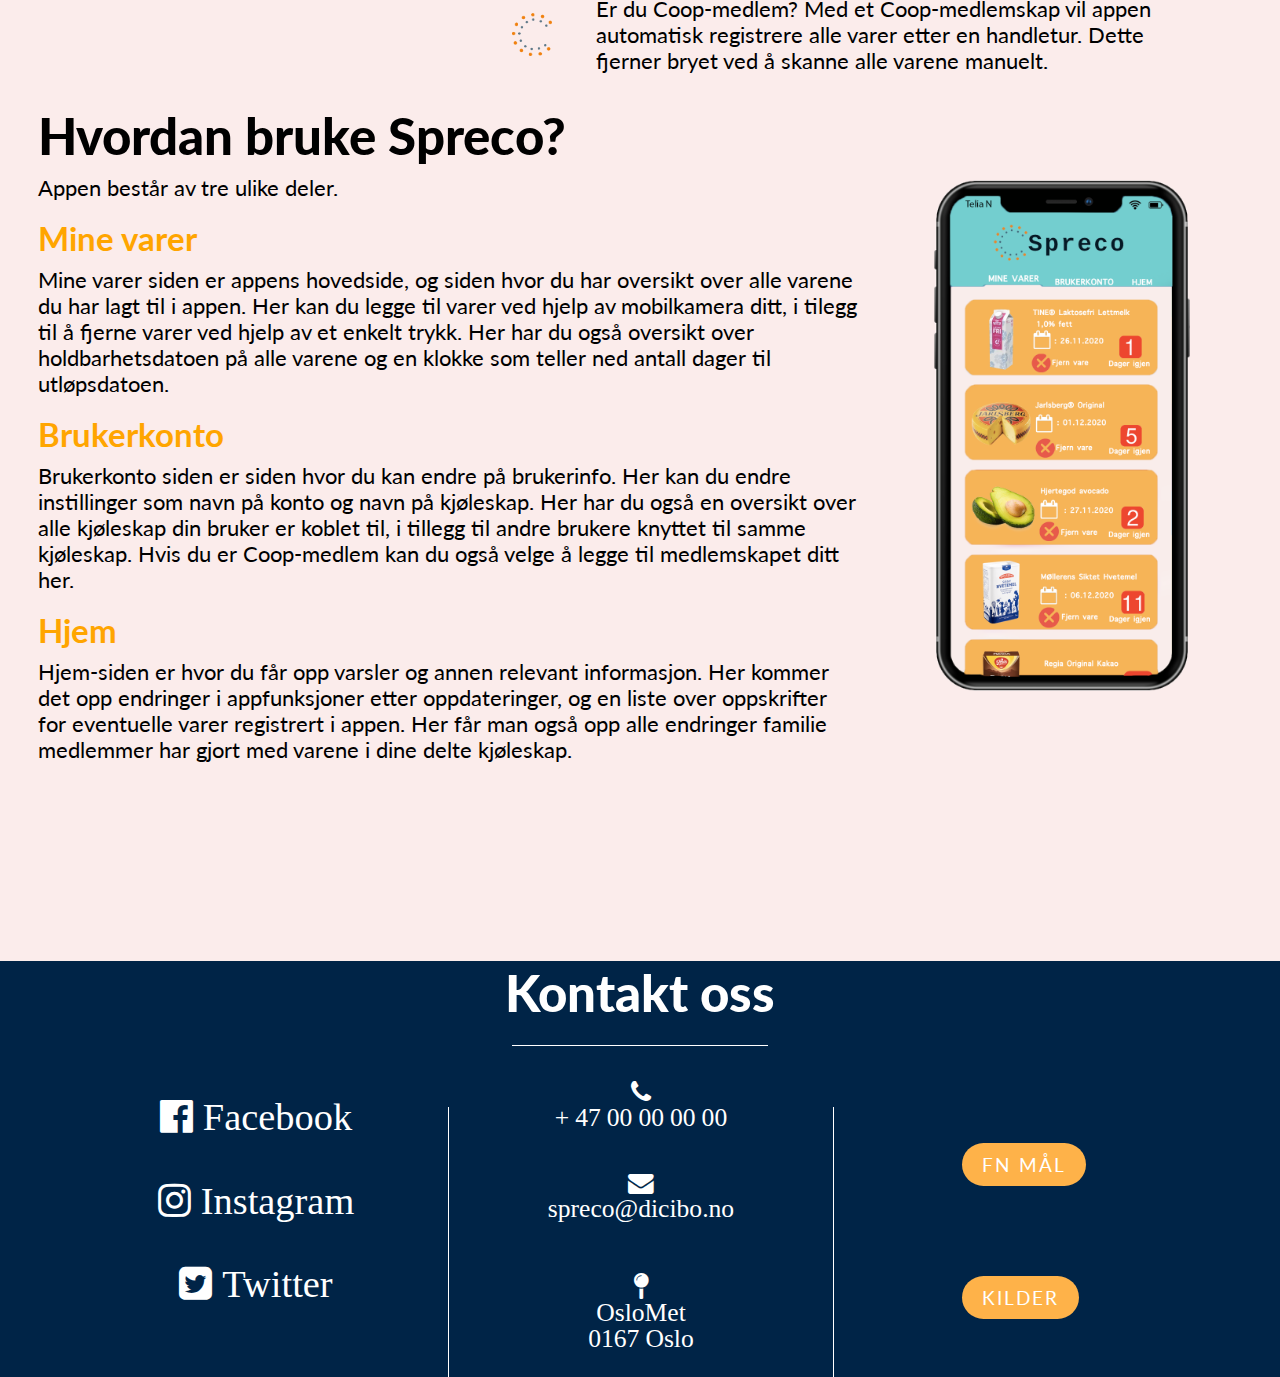
==== commit acc8c874: "Merge branch 'master' into kontaktknappfix" ====
--- a/app.html
+++ b/app.html
@@ -1,163 +1,146 @@
 <!DOCTYPE html>
 <html lang="nb">
-<head>
-	<meta charset="utf-8">
-	<link rel="stylesheet" type="text/css" href="style.css">
-	<link rel="preconnect" href="https://fonts.gstatic.com">
-	<link href="https://fonts.googleapis.com/css2?family=Lato:ital,wght@0,400;0,900;1,300&display=swap" rel="stylesheet">
-	<meta name="viewport" content="width=device-width, initial-scale=1.0">
-	<link rel="stylesheet" href="https://cdnjs.cloudflare.com/ajax/libs/font-awesome/4.7.0/css/font-awesome.min.css">
-	<title>Spreco</title>
-	<link rel="icon" type="image/gif/png" href="punkt.png">
+    <head>
+        <meta charset="utf-8">
+        <link rel="stylesheet" type="text/css" href="style.css">
+        <link rel="preconnect" href="https://fonts.gstatic.com">
+        <link href="https://fonts.googleapis.com/css2?family=Lato:ital,wght@0,400;0,900;1,300&display=swap" rel="stylesheet">
+        <meta name="viewport" content="width=device-width, initial-scale=1.0">
+        <link rel="stylesheet" href="https://cdnjs.cloudflare.com/ajax/libs/font-awesome/4.7.0/css/font-awesome.min.css">
+        <title>Spreco</title>
+        <link rel="icon" type="image/gif/png" href="punkt.png">
+    </head>
+    <body>
+        <div class="main col-">
 
-</head>
-<body>
-	<div class="main col-">
-
-			<div class="bar col-small100" >
-				<div class="logo col-small20 col-mob40 col-pad30">
-					<a href= "index.html"><img  src="spreco123.png" alt="Bedriftslogo"></a>
-				</div>
-
-				<div class="cssnav ">
-				 <input id="toggle" type="checkbox"><label for="toggle">&#9776;</label>
-					<div class="menu">
-						<a href="index.html">Hjem</a>
-						<a href="problemet.html">Problemet </a>
-						<a href="losning.html">Løsningen</a>
-						<a  class="active" href="app.html">Appen</a>
-						<a href="#vindu3" id="envelope"><i class="fa fa-envelope" aria-hidden="true"></i></a>
-					</div>
-				</div>
-			</div>
+<!----------------- Nav bar ----------->
+            <div class="bar col-small100" >
+                <div class="logo col-small20 col-mob40 col-pad30">
+                    <a href= "index.html"><img  src="spreco123.png" alt="Bedriftslogo"></a>
+                </div>
+                <div class="cssnav ">
+               <input id="toggle" type="checkbox"><label for="toggle">&#9776;</label>
+                <div class="menu">
+                  <a href="index.html">Hjem</a>
+                  <a href="problemet.html">Problemet </a>
+                  <a href="losning.html">Løsningen</a>
+                  <a  class="active" href="app.html">Appen</a>
+                  <a href="#vindu3" id="envelope"><i class="fa fa-envelope" aria-hidden="true"></i></a>
+                </div>
+				      </div>
+            </div>
 
 <!----------------- Vindu 1 ----------->
-		<div class="Avindu1 col-small100 col-pad100" id="Avindu1">
-			<div class="Aslagord col-small40 col-mob90 col-pad100">
-				<h1>Appen som bekjemper<mark id="Amarkering"> matsvinn!</mark></h1>
-				<a href="#Avindu2" class="Aslagordknapp">Les mer</a>
-			</div>
-			<div class="Atablet col-small40">
-			<img src="tablet.png" alt="Eksempel ipad mockup">
-		</div>
-
-			<div class="Aappstore col-small100 col-mob40 col-pad100">
-			<a href="https://play.google.com/store?hl=NO"><img src="google.png" alt="Google Play logo"></a>
-			<a href="https://www.apple.com/no/ios/app-store/"><img src="apple.png" alt="App Store logo"></a>
-		</div>
-		</div>
+            <div class="Avindu1 col-small100 col-pad100" id="Avindu1">
+                <div class="Aslagord col-small40 col-mob90 col-pad100">
+                    <h1>Appen som bekjemper<mark id="Amarkering"> matsvinn!</mark></h1>
+                    <a href="#Avindu2" class="Aslagordknapp">Les mer</a>
+                </div>
+                <div class="Atablet col-small40">
+                    <img src="tablet.png" alt="Eksempel ipad mockup">
+                </div>
+                <div class="Aappstore col-small100 col-mob40 col-pad100">
+                    <a href="https://play.google.com/store?hl=NO"><img src="google.png" alt="Google Play logo"></a>
+                    <a href="https://www.apple.com/no/ios/app-store/"><img src="apple.png" alt="App Store logo"></a>
+                </div>
+            </div>
 
 <!---------------- Vindu 2 ---------->
+            <div class="Avindu2 col-small100" id="Avindu2">
+                <div class="Abildeboks col-mob100 col-pad90">
+                    <img src="ikoner.png" alt="Diverse ikoner knyttet til appen">
+                </div>
+                <div class="Abildeboks1 col-small45">
+                    <img src="ikoner1.png" alt="Diverse ikoner knyttet til appen">
+                </div>
+                <div class="Atekstboks1 col-small50 col-mob90 col-pad90">
+                    <h1>Funksjoner</h1>
+                    <ul>
+                        <p>Spreco gir deg tilgang til en rekke unike funksjoner. Dette ved hjelp av ny revolusjonerende teknologi aldri sett før.</p>
+                        <li>Ved hjelp av appens nedtelling funksjon, får brukeren full oversikt over antall dager igjen til en matvare utløper.</li>
+                        <li>På siden over oppskrifter, vil Spreco anbefale en rekke ulike oppskrifter utifra varer registrert i appen.</li>
+                        <li>Med en unik bruker kan du gjennom appen skanne alle varer du vil legge til under "Mine varer".</li>
+                        <li>Matvarer kan også registreres på tvers av brukere, hvis brukeren velger å legge til et familiekjøleskap i appen. Her velger man da et kjøleskap og alle familiemedlemer dette skal knyttes til.</li>
+                        <li>Er du Coop-medlem? Med et Coop-medlemskap vil appen automatisk registrere alle varer etter en handletur. Dette fjerner bryet ved å skanne alle varene manuelt.</li>
+                    </ul>
+                </div>
+                <div class="Atekstboks2 col-small70 col-mob90 col-pad90">
+                    <h1>Hvordan bruke Spreco?</h1>
+                    <p>Appen består av tre ulike deler.</p>
+                    <h2>Mine varer</h2>
+                    <p>Mine varer siden er appens hovedside, og siden hvor du har oversikt over alle varene du har lagt til i appen. Her kan du legge til varer ved hjelp av mobilkamera ditt, i tilegg til å fjerne varer ved hjelp av et enkelt trykk. Her har du også oversikt over holdbarhetsdatoen på alle varene og en klokke som teller ned antall dager til utløpsdatoen.</p>
+                    <h2>Brukerkonto</h2>
+                    <p>Brukerkonto siden er siden hvor du kan endre på brukerinfo. Her kan du endre instillinger som navn på konto og navn på kjøleskap. Her har du også en oversikt over alle kjøleskap din bruker er koblet til, i tillegg til andre brukere knyttet til samme kjøleskap. Hvis du er Coop-medlem kan du også velge å legge til medlemskapet ditt her.</p>
+                    <h2>Hjem</h2>
+                    <p>Hjem-siden er hvor du får opp varsler og annen relevant informasjon. Her kommer det opp endringer i appfunksjoner etter oppdateringer, og en liste over oppskrifter for eventuelle varer registrert i appen. Her får man også opp alle endringer familie medlemmer har gjort med varene i dine delte kjøleskap.</p>
+                </div>
+                <div class="Abildeboks2 col-small20 col-mob100 col-pad90">
+                    <img src="mockupMobil.png" alt="Eksempel mockup mobil av appen">
+                </div>
+                <div class="Abildeboks3 col-pad90 col-pad90">
+                    <img src="tablet2.png" alt="ipad mockup app">
+                </div>
+            </div>
 
-		<div class="Avindu2 col-small100" id="Avindu2">
-			<div class="Abildeboks col-mob100 col-pad90">
-				<img src="ikoner.png" alt="Diverse ikoner knyttet til appen">
-			</div>
-			<div class="Abildeboks1 col-small45">
-				<img src="ikoner1.png" alt="Diverse ikoner knyttet til appen">
-			</div>
-			<div class="Atekstboks1 col-small50 col-mob90 col-pad90">
-				<h1>Funksjoner</h1>
-				<ul>
-					<p>Spreco gir deg tilgang til en rekke unike funksjoner. Dette ved hjelp av ny revolusjonerende teknologi aldri sett før.</p>
-					<li>Ved hjelp av appens nedtelling funksjon, får brukeren full oversikt over antall dager igjen til en matvare utløper.</li>
-					<li>På siden over oppskrifter, vil Spreco anbefale en rekke ulike oppskrifter utifra varer registrert i appen.</li>
-					<li>Med en unik bruker kan du gjennom appen skanne alle varer du vil legge til under "Mine varer".</li>
-					<li>Matvarer kan også registreres på tvers av brukere, hvis brukeren velger å legge til et familiekjøleskap i appen. Her velger man da et kjøleskap og alle familiemedlemer dette skal knyttes til.</li>
-					<li>Er du Coop-medlem? Med et Coop-medlemskap vil appen automatisk registrere alle varer etter en handletur. Dette fjerner bryet ved å skanne alle varene manuelt.</li>
-				</ul>
-			</div>
-			<div class="Atekstboks2 col-small70 col-mob90 col-pad90">
-				<h1>Hvordan bruke Spreco?</h1>
-				<p>Appen består av tre ulike deler.</p>
-				<h2>Mine varer</h2>
-				<p>Mine varer siden er appens hovedside, og siden hvor du har oversikt over alle varene du har lagt til i appen. Her kan du legge til varer ved hjelp av mobilkamera ditt, i tilegg til å fjerne varer ved hjelp av et enkelt trykk. Her har du også oversikt over holdbarhetsdatoen på alle varene og en klokke som teller ned antall dager til utløpsdatoen.</p>
-				<h2>Brukerkonto</h2>
-				<p>Brukerkonto siden er siden hvor du kan endre på brukerinfo. Her kan du endre instillinger som navn på konto og navn på kjøleskap. Her har du også en oversikt over alle kjøleskap din bruker er koblet til, i tillegg til andre brukere knyttet til samme kjøleskap. Hvis du er Coop-medlem kan du også velge å legge til medlemskapet ditt her.</p>
-				<h2>Hjem</h2>
-				<p>Hjem siden er hvor du får opp varsler og annen relevant informasjon. Her kommer det opp endringer i appfunksjoner etter oppdateringer, og en liste over oppskrifter for eventuelle varer registrert i appen. Her får man også opp alle endringer familie medlemmer har gjort med varene i dine delte kjøleskap.</p>
-			</div>
-			<div class="Abildeboks2 col-small20 col-mob100 col-pad90">
-				<img src="mockupMobil.png" alt="Eksempel mockup mobil av appen">
-			</div>
-			<div class="Abildeboks3 col-pad90 col-pad90">
-				<img src="tablet2.png" alt="ipad mockup app">
-			</div>
-<!---------------- Vindu 3 ------------->
-		</div>
-			<div class="vindu3 col-small100" id="vindu3">
-			<div class="tittelk col-small100">
-				<h1 align="center">Kontakt oss</h1>
-				<div class="nedelinjek col-"></div>
-				</div>
+<!----------------- Kontakt oss vindu----------->
+            <div class="vindu3 col-small100" id="vindu3">
+                <div class="tittelk col-small100">
+                    <h1 align="center">Kontakt oss</h1>
+                    <div class="nedelinjek col-"></div>
+                </div>
+                <div class="kontaktboks1 col-small30 col-mob40">
+                    <a href="https://www.facebook.com/" class="fa fa-facebook-official" target="_blank" style="text-decoration:none"> Facebook</a>
+                    <a href="https://www.instagram.com/" class="fa fa-instagram" target="_blank" style="text-decoration:none">  Instagram</a>
+                    <a href="https://www.twitter.com/" class="fa fa-twitter-square" target="_blank" style="text-decoration:none">  Twitter</a>
+                </div>
+                <div class="borderhøyre"></div>
+                <div class="kontaktboks2 col-small30 col-mob40">
+                    <a href="tel:47000000001" class="fa fa-phone" style="text-decoration:none"> <br> + 47 00 00 00 00</a>
+                    <h3>
+                    <a href="mailto:SPRECO@diCibo.no" class="fa fa-envelope" style="text-decoration:none"><br>spreco@dicibo.no</a>
+                    <h3>
+                    <a href="https://g.page/OsloMet-storbyuniversitetet" target="_blank" class="fa fa-map-pin" style="text-decoration:none"><br>OsloMet <br> 0167 Oslo </a>
+                </div>
+                <div class="bordervenstre"></div>
+                <div class="kontaktboks3 col-small30 col-mob50">
+                    <a href="https://www.un.org/sustainabledevelopment/sustainable-consumption-production/" target="_blank" class="knapptboks3a" >FN Mål</a>
+                    <a href="kilder.html" class="knapptboks3b" >Kilder</a>
+                </div>
+            </div>
+            <a onclick="topFunction()" id="myBtn" title="Go to top" href=" #vindu1"><i class="fa fa-arrow-circle-up" aria-hidden="true"></i></a>
+        </div>
 
-
-				<div class="kontaktboks1 col-small30 col-mob40">
-					<a href="https://www.facebook.com/" class="fa fa-facebook-official" target="_blank" style="text-decoration:none"> Facebook</a>
-					<a href="https://www.instagram.com/" class="fa fa-instagram" target="_blank" style="text-decoration:none">  Instagram</a>
-					<a href="https://www.twitter.com/" class="fa fa-twitter-square" target="_blank" style="text-decoration:none">  Twitter</a>
-				</div>
-				<div class="borderhøyre"></div>
-				<div class="kontaktboks2 col-small30 col-mob40">
-					<a href="tel:47000000001" class="fa fa-phone" style="text-decoration:none"> <br> + 47 00 00 00 00</a>
-					<h3> <a href="mailto:SPRECO@diCibo.no" class="fa fa-envelope" style="text-decoration:none"><br>spreco@dicibo.no</a>
-					<h3><a href="https://g.page/OsloMet-storbyuniversitetet" target="_blank" class="fa fa-map-pin" style="text-decoration:none"><br>OsloMet <br> 0167 Oslo </a>
-
-				</div>
-				<div class="bordervenstre"></div>
-
-				<div class="kontaktboks3 col-small30 col-mob50">
-					<a href="https://www.un.org/sustainabledevelopment/sustainable-consumption-production/" target="_blank" class="knapptboks3a" >FN Mål</a>
-					<a href="kilder.html" class="knapptboks3b" >Kilder</a>
-
-				</div>
-
-
-
-
-		</div>
-		<a onclick="topFunction()" id="myBtn" title="Go to top" href=" #vindu1"><i class="fa fa-arrow-circle-up" aria-hidden="true"></i></a>
-
-	</div>
-
-	<script type="text/javascript">
-
-
-
-			function myFunction() {
-			var b=document.getElementById("b")
-		  var x = document.getElementById("nav");
-		  if (x.style.display === "block") {
-		    x.style.display = "none";
-		    b.style.color="black";
-		  } else {
-		    x.style.display = "block";
-		    b.style.color="white";
-
-		  }
-}
-
-
-		mybutton = document.getElementById("myBtn");
-		window.onscroll = function() {scrollFunction()};
-
-		function scrollFunction() {
-		  if (document.body.scrollTop > 590 || document.documentElement.scrollTop > 590) {
-		    mybutton.style.display = "block";
-		  } else {
-		    mybutton.style.display = "none";
-		  }
-		}
-
-
-		function topFunction() {
-		  document.body.scrollTop = 0;
-		  document.documentElement.scrollTop = 0;
-		}
-	</script>
-
-
-
-
-</body>
+        <script type="text/javascript">
+            function myFunction() {
+            var b=document.getElementById("b")	
+             var x = document.getElementById("nav");
+             if (x.style.display === "block") {
+               x.style.display = "none";
+               b.style.color="black";
+             } else {
+               x.style.display = "block";
+               b.style.color="white";
+            
+             }
+            }
+            
+            //scroll up btn code did we get from "w3schools.com" the url is("https://www.w3schools.com/howto/howto_js_scroll_to_top.asp")
+            mybutton = document.getElementById("myBtn");
+            window.onscroll = function() {scrollFunction()};
+            
+            function scrollFunction() {
+             if (document.body.scrollTop > 590 || document.documentElement.scrollTop > 590) {
+               mybutton.style.display = "block";
+             } else {
+               mybutton.style.display = "none";
+             }
+            }
+            
+            
+            function topFunction() {
+             document.body.scrollTop = 0;
+             document.documentElement.scrollTop = 0;
+            }
+        </script>
+    </body>
 </html>
--- a/style.css
+++ b/style.css
@@ -33,53 +33,6 @@
 
 }
 
-
-/*-------------kilder--------------*/
-.Khovedboks{
-  padding-top:8vw;
-}
-.Khovedboks h1{
-  font-size: 4vw;
-}
-.Kpunkter{
-  padding-left: 5vw;
-}
-.Kpunkter li{
-  background-repeat: no-repeat;
-  background-position: left center;
-  background-size: 40px;
-  margin: 0;
-  padding: 16px 0 16px 84px;
-  list-style: none;
-  background-image: url('punkt.png');
-  font-size:1.8vw;
-}
-
-  .Ktittel{
-    text-align: center;
-  }
-  .Knedelinje{
-  height: 4px;
-  width: 20vw;
-  background: #FEB249;
-  display: inline-block;
-  }
-  .Kbilder{
-    padding-left: 5vw;
-  }
-  .Kbilder li{
-  background-repeat: no-repeat;
-  background-position: left center;
-  background-size: 40px;
-  margin: 0;
-  padding: 16px 0 16px 84px;
-  list-style: none;
-  background-image: url('punkt.png');
-  font-size:1.8vw;
-}
-.KtittelB{
-    text-align: center;
-  }
 
 
 /*--------------vindu1-------------*/
@@ -236,7 +189,7 @@
 }
 .iphone img{
   float: right;
-  height: 60vh;
+  width: 60%;
   padding-right: 7vw;
 
 
@@ -365,13 +318,7 @@
   font-size: 2vw;
 
 }
-/*.nedelinjek{
-  height: 1px;
-  width: 30vw;
-  background: #FFF ;
-  display: inline-block;
-  margin-left:35vw;
-}*/
+
 .kontaktboks1{
   float: left;
   margin-left:5vw;
@@ -468,6 +415,7 @@
 background-color:#53D3D1 ;
 }
 
+
 /*-----------------------------Problemet--------------------------------------*/
 .Pvindu1{
   background-image:linear-gradient(rgba(255,255,255,0.7),rgba(83, 211, 209,0.7)), url(./white.jpg);
@@ -1012,12 +960,97 @@
 .Abildeboks3{
   display: none;
 }
+/*-------------kilder--------------*/
+.Khovedboks{
+  margin-top: 15vh;
+}
+.Khovedboks h1{
+  font-size: 4vw;
+}
+.Kpunkter{
+  margin-left:5vw;
+}
+.Kpunkter li{
+  background-repeat: no-repeat;
+  background-position: left center;
+  background-size: 40px;
+  padding: 16px 0 16px 84px;
+  list-style: none;
+  background-image: url('punkt.png');
+  font-size:1.8vw;
+}
+
+  .Ktittel{
+    text-align: center;
+  }
+  .Knedelinje{
+  height: 4px;
+  width: 20vw;
+  background: #FEB249;
+  display: inline-block;
+  }
+
+  .Ktittel2{
+    text-align: center;
+    float: left;
+    margin-top: 3vh;
+  }
+  .Kkildebilde{
+    background-image:linear-gradient(rgba(83, 211, 209,0.7),rgba(255,255,255,0.7)), url(./white.jpg);
+    margin-left: 15vw;
+    margin-top: 5vh;
+    float: left;
+    padding-left: 1vw;
+    border-radius: 10px 10px 10px 10px;
+  }
+ .Kkildebilde li{
+  background-repeat: no-repeat;
+  background-position: left center;
+  background-size: 40px;
+  margin-top: 5vh;
+  padding: 16px 0 16px 84px;
+  list-style: none;
+  background-image: url('punkt.png');
+  font-size:1.8vw;
+  float: left;
+}
+  .Kkildebilde img{
+    float: right;
+    width: 10vw;
+  }
+.Kkildeikoner{
+    background-image:linear-gradient(rgba(83, 211, 209,0.7),rgba(255,255,255,0.7)), url(./white.jpg);
+    margin-left: 15vw;
+    margin-top: 5vh;
+    float: left;
+    padding-left: 1vw;
+    border-radius: 10px 10px 10px 10px;
+}
+ .Kkildeikoner li{
+  background-repeat: no-repeat;
+  background-position: left center;
+  background-size: 40px;
+  margin-top: 2vh;
+  padding: 16px 0 16px 84px;
+  list-style: none;
+  background-image: url('punkt.png');
+  font-size:1.8vw;
+  float: left;
+}
+
+
+  .Kkildeikoner i{
+  float: right;
+  font-size: 4vw;
+  padding-top: 4vh;
+}
+
 
 /*-------------------------------Responsiv----------------------*/
 
 
 [class*="col-"]{
-  border: black solid 0px;
+  border: black solid px;
 
 }
 
@@ -1521,6 +1554,30 @@
 .Abildeboks2 img{
   display: none;
 }
+/*---------------kilder-----------*/
+.Khovedboks h1{
+  font-size: 7vw;
+}
+
+.Kpunkter li{
+  font-size:4vw;
+}
+
+.Kkildebilde li{
+ 
+  font-size:4.8vw;
+}
+
+ .Kkildeikoner li{
+  font-size: 4.8vw;
+}
+  .Kkildeikoner i{
+ font-size: 11vw;
+}
+.Kkildebilde img{
+    width: 30vw;
+  }
+
 }
 
 
@@ -1560,6 +1617,8 @@
 
 
 
+
+
   .slagord h1{
     font-size: 6vw;
   }
@@ -1567,11 +1626,13 @@
     font-size: 3vw;
   }
   .iphone{
-    top: 25vh;
+    top: 35vh;
   }
-  .iphone img{
-    height: 70vh;
-  }
+ .iphone img{
+  width: 90%;
+ 
+
+}
 
   .ttekst{
     float: right;
@@ -1894,6 +1955,33 @@
 .Abildeboks1{
     display: none;
 }
+/*---------------Kilder-------------*/
+.Khovedboks h1{
+  font-size: 6vw;
+}
+
+.Kpunkter li{
+  font-size:3.8vw;
+}
+
+
+.Kkildebilde li{
+ 
+  font-size:3.8vw;
+}
+.Kkildebilde img{
+  width:40vw;
+}
+
+ .Kkildeikoner li{
+  font-size: 3.8vw;
+}
+  .Kkildeikoner i{
+ font-size: 10vw;
+}
+.Kkildebilde img{
+    width: 20vw;
+  }
 
 }
 
@@ -1901,6 +1989,39 @@
 @media only screen and (min-width: 790px) and (max-width: 960px){
 .menu a{
   font-size: 2.5vw;
+
+}
+.slagord h1{
+  font-size: 4.5vw;
+}
+
+.slagordknapp{
+  font-size: 3vw;
+}
+ .iphone{
+    top: 35vh;
+  }
+ .iphone img{
+  width: 80%;
+ 
+
+}
+
+.ttekst h2{
+  font-size: 3.3vw;
+}
+.ttekst p{
+  font-size: 2vw;
+}
+
+.knapptboks{
+  font-size: 2vw;
+  margin-left: 6vw;
+}
+
+#myBtn {
+  font-size: 4.5vw;
+
 }
 
   .nav a{
@@ -2014,6 +2135,8 @@
   background-color: #FEB249;
 }
 
+
+
 /*-----------------------------LØSNIIIIIIIIIIIING!!!!!!-----------------------*/
 
 .Lslagord h1{
@@ -2026,8 +2149,6 @@
 
 }
 
-
-
 .Ltittel{
   font-size: 3.1vw;
 
@@ -2035,8 +2156,7 @@
 
 
 .Lttekst p{
-  font-size: 2.1vw;
-}
+  font-size: 2.1vw;}
 
 .Ltpunkter{
   font-size: 2.5vw;
@@ -2066,23 +2186,17 @@
 .Lbildetekst{
   margin-left: 5vw;
   margin-top: 7vh;
-  float: left;
   font-size: 2vw;
 }
 .Lnedelinjek2{
   height: 2px;
   width: 70vw;
-  background: #FEB249;
-  display: inline-block;
   margin-left:9vw;
   margin-top: 5vh;
 }
 .Lbordervenstre{
  height: 30vh;
   width: 2px;
-  background: #FEB249;
-  display: inline-block;
-  float: left;
   margin-top: 13vh;
   margin-left: 5vw;
 
@@ -2090,7 +2204,7 @@
 .Lborderhøyre{
  height: 30vh;
   width: 2px;
-
+´
   margin-top: -27vh;
   margin-left: 90vw;
 }
@@ -2128,3 +2242,144 @@
 
   font-size: 2.5vw;
 }
+
+/*------------------------------- APP BREAKPOINT ----------------------------*/
+.Atekstboks1 {
+  font-size: 2vw;
+}
+.Atekstboks1 h1{r
+  font-size: 4.5vw;
+
+}
+.Lslagordknapp{
+
+  font-size: 3vw;
+
+}
+
+
+
+.Ltittel{
+  font-size: 3.1vw;
+
+}
+
+
+.Lttekst p{
+  font-size: 2.1vw;
+}
+
+.Ltpunkter{
+  font-size: 2.5vw;
+
+}
+
+
+.Lv2knapp{
+  font-size: 2.5vw;
+
+}
+
+.Ltteekst h2{
+  font-size: 3.5vw;
+}
+.Ltteekst p{
+  font-size: 2.1vw;
+}
+.Lteksover{
+  margin-left:2vw;
+  margin-bottom: 2vh;
+  width: 35vw;
+}
+
+
+
+.Lbildetekst{
+  margin-left: 5vw;
+  margin-top: 7vh;
+  float: left;
+  font-size: 2vw;
+}
+.Lnedelinjek2{
+  height: 2px;
+  width: 70vw;
+  background: #FEB249;
+  display: inline-block;
+  margin-left:9vw;
+  margin-top: 5vh;
+}
+.Lbordervenstre{
+ height: 30vh;
+  width: 2px;
+  background: #FEB249;
+  display: inline-block;
+  float: left;
+  margin-top: 13vh;
+  margin-left: 5vw;
+
+}
+.Lborderhøyre{
+ height: 30vh;
+  width: 2px;
+
+  margin-top: -27vh;
+  margin-left: 90vw;
+}
+.Lnedelinjekk2{
+  height: 2px;
+  width: 70vw;
+  margin-left:9vw;
+  margin-top: 6vh;
+}
+
+.Lttekst3{
+  font-size: 2.5vw;
+}
+
+
+.Lttekst33 h3{
+  font-size: 3.5vw;
+}
+.Lttekst33 p{
+  font-size: 2.2vw;
+}
+
+.Lttlinje{
+  width: 37vw;
+}
+
+.Lttekst4{
+
+  font-size: 2.5vw;
+}
+.Lttekst4 li{
+  margin: 1.5vh 0;
+}
+.Lttekst44{
+
+  font-size: 2.5vw;
+/*------------------------------- Kilder ----------------------------*/
+.Khovedboks h1{
+  font-size: 5vw;
+}
+
+.Kpunkter li{
+  font-size:2.8vw;
+}
+
+.Kkildebilde li{
+ 
+  font-size:2.8vw;
+}
+
+ .Kkildeikoner li{
+  font-size: 2.8vw;
+}
+  .Kkildeikoner i{
+ font-size: 9vw;
+}
+.Kkildebilde img{
+    width: 15vw;
+  }
+
+}
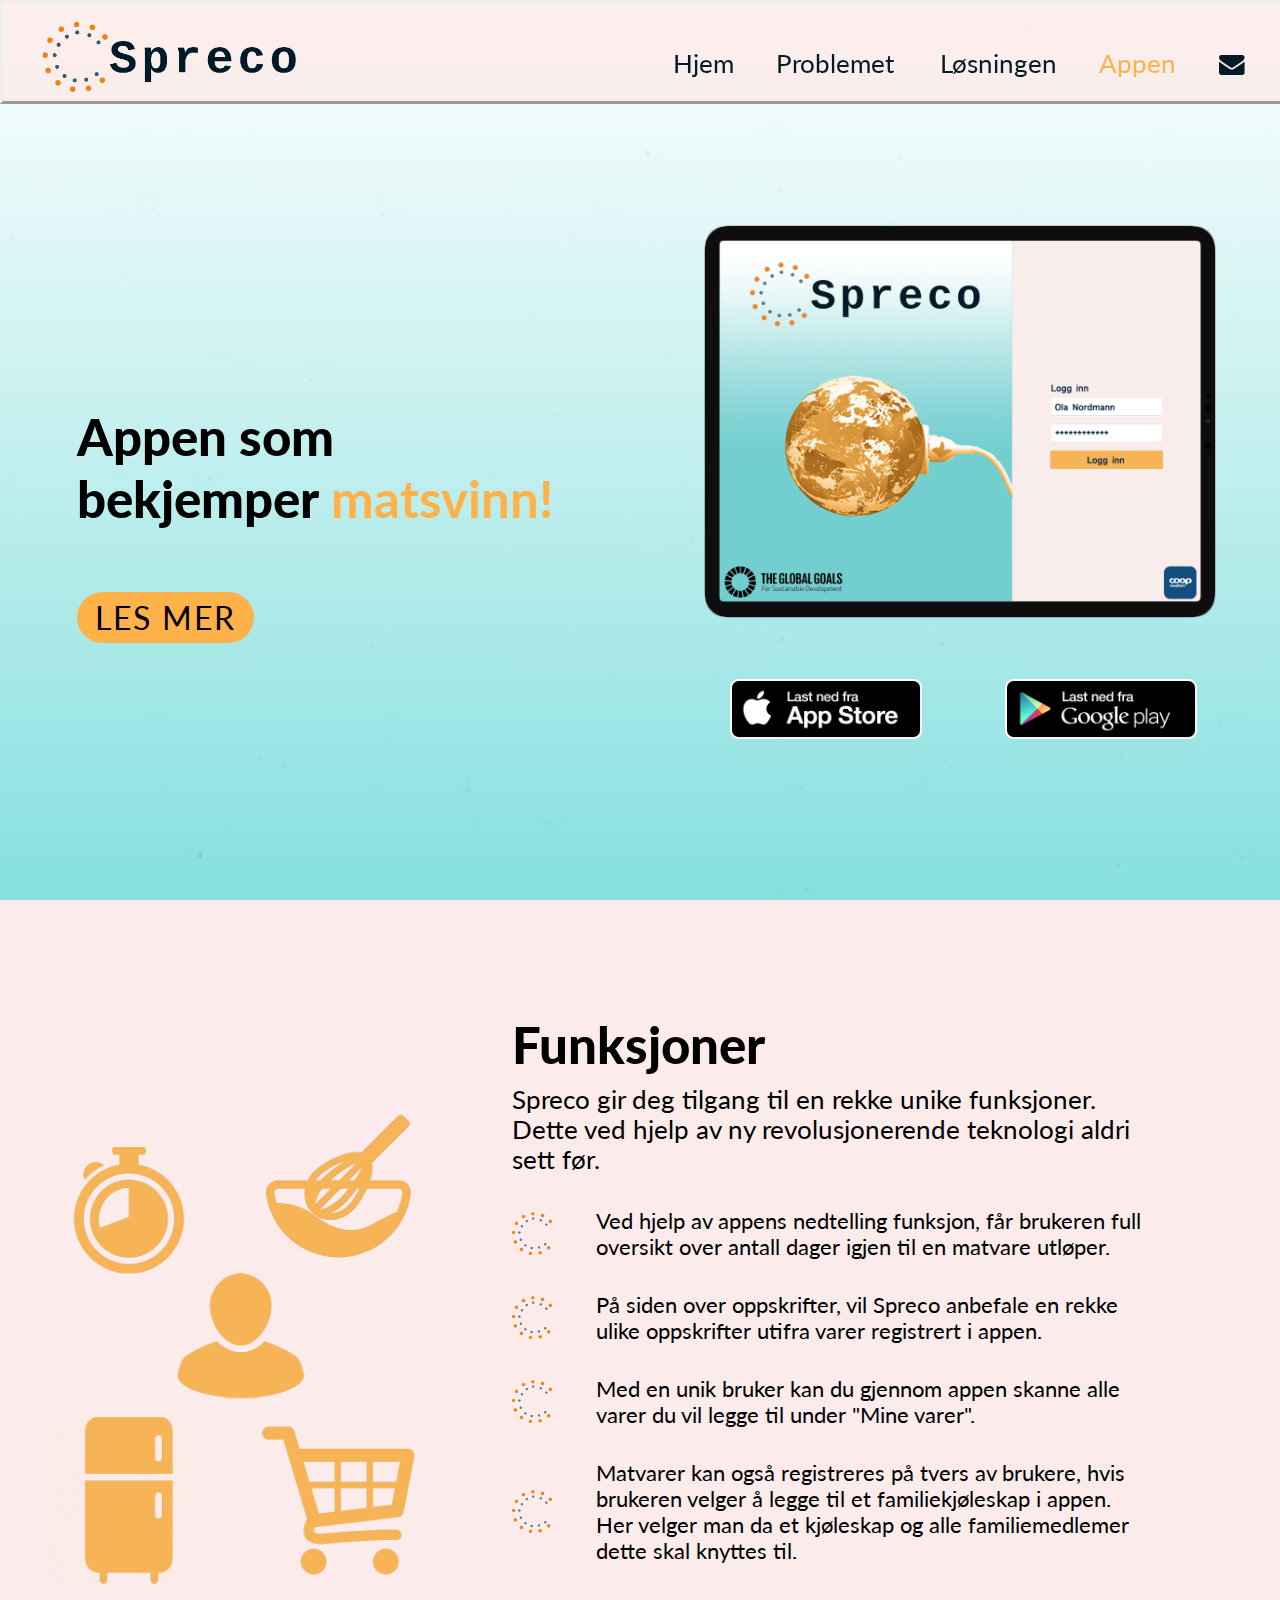
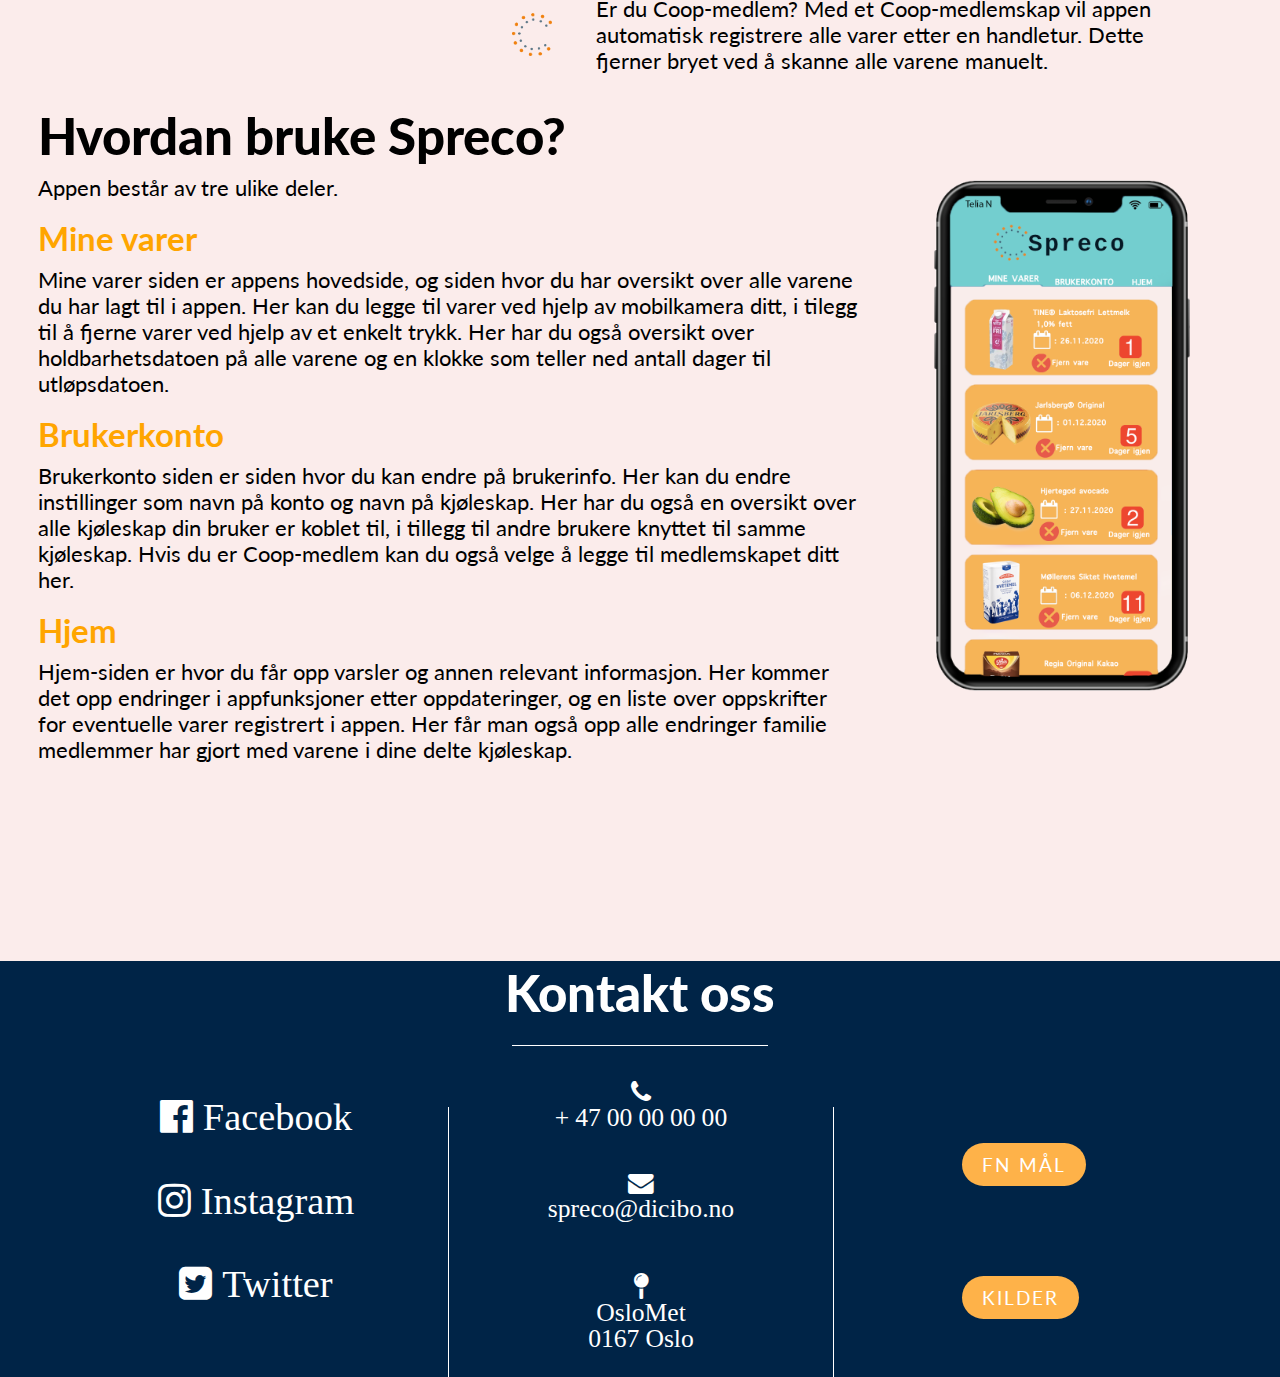
==== commit 7eec5a2d: "d" ====
--- a/app.html
+++ b/app.html
@@ -19,15 +19,15 @@
                     <a href= "index.html"><img  src="spreco123.png" alt="Bedriftslogo"></a>
                 </div>
                 <div class="cssnav ">
-               <input id="toggle" type="checkbox"><label for="toggle">&#9776;</label>
-                <div class="menu">
-                  <a href="index.html">Hjem</a>
-                  <a href="problemet.html">Problemet </a>
-                  <a href="losning.html">Løsningen</a>
-                  <a  class="active" href="app.html">Appen</a>
-                  <a href="#vindu3" id="envelope"><i class="fa fa-envelope" aria-hidden="true"></i></a>
-                </div>
-				      </div>
+                   <input id="toggle" type="checkbox"><label for="toggle">&#9776;</label>
+                    <div class="menu">
+                      <a href="index.html">Hjem</a>
+                      <a href="problemet.html">Problemet </a>
+                      <a href="losning.html">Løsningen</a>
+                      <a class="active"  href="app.html">Appen</a>
+                      <a href="#vindu3" id="envelope"><i class="fa fa-envelope" aria-hidden="true"></i></a>
+                    </div>
+                 </div>
             </div>
 
 <!----------------- Vindu 1 ----------->
@@ -111,18 +111,7 @@
         </div>
 
         <script type="text/javascript">
-            function myFunction() {
-            var b=document.getElementById("b")	
-             var x = document.getElementById("nav");
-             if (x.style.display === "block") {
-               x.style.display = "none";
-               b.style.color="black";
-             } else {
-               x.style.display = "block";
-               b.style.color="white";
             
-             }
-            }
             
             //scroll up btn code did we get from "w3schools.com" the url is("https://www.w3schools.com/howto/howto_js_scroll_to_top.asp")
             mybutton = document.getElementById("myBtn");
--- a/style.css
+++ b/style.css
@@ -72,57 +72,23 @@
  width: 100%;
 
 }
-.nav a{
-  float: left;
-  text-decoration: none;
-  transition: 0.5s ease;
-  text-align: center;
-  color: rgb(6,26,38);
-  padding-right: 3vw;
-  font-size: 2vw;
-
-}
-.nav a.active {
-
-  color: #FEB249;
-}
-
-.nav a:hover{
-  color: #FEB249;
-}
-.nav{
-  float: right;
-  overflow: hidden;
-  margin-top: 3vw;
-  color: rgb(6,26,38);
-}
-.bar a.icon {
-  display: none;
-
-}
+
 
 /*--------------------------Nav bar css ----------------------*/
-/*-----------------------------------------------------------*/
 .cssnav{
   text-align: right;
-  height: 70px;
-  line-height: 70px;
 }
 .menu{
-  margin: 2vh 3vw 0 0;
-
+  float: right;
+  margin-top:5vh; 
 }
 .menu a{
   clear: right;
   text-decoration: none;
-  color: grey;
-  margin: 0 10px;
-  line-height: 70px;
   font-size: 2vw;
   color: rgb(6,26,38);
   text-align: center;
-  padding-right: 2vw;
-
+  padding-right: 3vw;
 
 }
 .menu a.active{
@@ -139,10 +105,6 @@
 #toggle{
   display: none;
 }
-#tggle{
-  display: none;
-}
-
 .slagord{
   margin-top: 45vh;
   padding-left: 5vw;
@@ -612,7 +574,7 @@
 .Lslagordknapp{
   display: inline-block;
   padding:6px 18px;
-  margin-left: 27vw;
+  margin-left: 25vw;
   margin-top: 7vh;
   text-decoration: none;
   text-transform: uppercase;
@@ -719,6 +681,45 @@
   background-color: #FEB249;
 }
 
+.Lstor{
+  float: left;
+   margin-top: 10vh;
+  margin-bottom: 10vh;
+
+}
+.Lquote{
+  float: left;
+  margin-left: 10vw;
+
+}
+.Lquote img{
+  float: left;
+ width: 20vw;
+}
+.Lbildetekst{
+  float: right;
+  font-size: 2vw;
+}
+.Llinjeoppe{
+  height: 2px;
+  width: 80vw;
+  background-color: #FEB249;
+  float:left;
+  margin-left: 10vw;
+  margin-bottom: 6vh;
+}
+.Llinjenede{
+  height: 2px;
+  width: 80vw;
+  margin-left: 10vw;
+  background-color: #FEB249;
+  float:left;
+  margin-top: 6vh;
+}
+
+
+
+
 .Lms{
   margin-left: 50vw;
 
@@ -748,47 +749,8 @@
 margin-top: 5vw;
 float: left;
 }
-.Lbildetekst{
-  margin-left: 5vw;
-  margin-top: 7vh;
-  float: left;
-  font-size: 2vw;
-}
-.Lnedelinjek2{
-  height: 2px;
-  width: 70vw;
-  background: #FEB249;
-  display: inline-block;
-  margin-left:10vw;
-  margin-top: 5vh;
-}
-.Lbordervenstre{
- height: 30vh;
-  width: 2px;
-  background: #FEB249;
-  display: inline-block;
-  float: left;
-  margin-top: 13vh;
-  margin-left: 5vw;
-
-}
-.Lborderhøyre{
- height: 30vh;
-  width: 2px;
-  background: #FEB249;
-  display: inline-block;
-  float: left;
-  margin-top: -27vh;
-  margin-left: 90vw;
-}
-.Lnedelinjekk2{
-  height: 2px;
-  width: 70vw;
-  background: #FEB249;
-  display: inline-block;
-  margin-left:10vw;
-  margin-top: 6vh;
-}
+
+
 
 .Lttekst3{
   margin-left: 10vw;
@@ -1095,37 +1057,8 @@
  width: 100%;
 
 }
-
 #envelope{
   display: none;
-}
-
-.bar a.icon {
-  display: block;
-  position: absolute;
-  top: 4vh;
-  right: 3vw;
-  font-size: 6vw;
-  color: black;
-
-}
-#nav{
-  display:none;
-  position: absolute;
-  top: -5vh;
-  left: -5px;
-  height: 105vh;
-  width: 102%;
-  background-color: #002447;
-  text-align: center;
-}
-.nav a{
-  display: block;
-  width: 100%;
-  padding-top: 15vh;
-  color: white;
-  font-size: 5vw;
-
 }
 
 /*-----------------------------------------*/
@@ -1138,19 +1071,18 @@
   cursor: pointer;
   position: absolute;
   font-size: 6vw;
-  right: 8vw;
-  top: 1vh;
+  right: 6vw;
+  top: 3vh;
   z-index: 100;
   color: black;
 }
-#tggle{
-  display: none;
-}
+
 .menu{
   position: absolute;
-  top: -2vh;
-  width: 100vw;
-  height: 100vh;
+  top: -6vh;
+  left: -2vw;
+  width: 102vw;
+  height: 102vh;
   display: none;
   background-color: #002447;
   z-index: 50;
@@ -1175,13 +1107,9 @@
   display: block;
 
 }
-#tggle:checked + label +.menu{
-  display: block;
-
-}
 
 input[type="checkbox"]:checked + label {
-  display: none;
+  color: white;
 }
 
 
@@ -1426,31 +1354,23 @@
 float: none;
 }
 
+
+.Llinjeoppe{
+ 
+  margin-bottom: 0vh;
+}
+.Lquote img{
+ width: 35vw;
+ margin-left: 25vw;
+ padding-top: 5vh;
+ padding-bottom: 5vh;
+}
 .Lbildetekst{
-  margin-left: 23vw;
-  margin-top: 6vh;
-  float: none;
-  font-size: 3.5vw;
-  line-height: 1.4;
   text-align: center;
-}
-.Lnedelinjek2{
-  margin-top: 7vh;
-}
-
-.Lbordervenstre{
-  height: 30vh;
-  width: 2px;
-  background: rgb(253,235,235);
-  display: inline-block;
-  float: left;
-  margin-top: 13vh;
-  margin-left: 5vw;
-}
-.Lborderhøyre{
-  background: rgb(253,235,235);
-}
-
+  float: left;
+  font-size: 4vw;
+  margin-left: 15vw;
+}
 .Lv3knapp{
   display: none;
 }
@@ -1603,51 +1523,43 @@
 .col-pad90{width: 90%;}
 .col-pad100{width: 100%;}
 
-  .nav a{
-    font-size: 3vw;
-    padding-right: 2vw;
-  }
-  .nav{
-    margin-top: 5vh;
-  }
+
+.menu{
+  margin-top: 4.3vh;
+}
+
 .menu a{
-  font-size: 2.8vw;
-  padding-right: 0vw;
-}
-
-
-
-
-
-  .slagord h1{
-    font-size: 6vw;
-  }
-  .slagordknapp{
-    font-size: 3vw;
-  }
-  .iphone{
-    top: 35vh;
-  }
- .iphone img{
-  width: 90%;
- 
-
-}
-
-  .ttekst{
-    float: right;
-  }
-  .ttekst h2{
-    font-size: 4.5vw;
-
-  }
-  .ttekst p{
-    font-size: 2.5vw;
-
-  }
-  .tboks{
-    margin-left: 5vw;
-  }
+  font-size: 3.1vw;
+  padding-right: 2vw;
+}
+
+.slagord h1{
+  font-size: 6vw;
+}
+.slagordknapp{
+  font-size: 3vw;
+}
+.iphone{
+  top: 35vh;
+}
+.iphone img{
+width: 90%;
+}
+
+.ttekst{
+  float: right;
+}
+.ttekst h2{
+  font-size: 4.5vw;
+
+}
+.ttekst p{
+  font-size: 2.5vw;
+
+}
+.tboks{
+  margin-left: 5vw;
+}
 
 .tlogo{
   float: left;
@@ -1836,17 +1748,14 @@
 .Lv3knapp{
   display: none;
 }
-.Lnedelinjek2{
-  margin-left: 11vw;
-  margin-top: 5vw;
-}
-.Lbordervenstre{
-  display: none;
-}
-.Lborderhøyre{
-  display: none;
-}
-.Lnedelinjekk2{
+
+.Lquote img{
+ width: 30vw;
+ padding-top: 8vh;
+}
+.Lbildetekst{
+  float: right;
+  font-size: 3vw;
 }
 
 .Lttekst2 img{
@@ -1987,10 +1896,15 @@
 
 
 @media only screen and (min-width: 790px) and (max-width: 960px){
+.menu{
+  margin-top: 3.7vh;
+}
+
 .menu a{
-  font-size: 2.5vw;
-
-}
+  font-size: 2.8vw;
+  padding-right: 3vw;
+}
+
 .slagord h1{
   font-size: 4.5vw;
 }
@@ -2186,33 +2100,19 @@
 .Lbildetekst{
   margin-left: 5vw;
   margin-top: 7vh;
+  font-size: 2.5vw;
+}
+.Llinjeoppe{
+ 
+  margin-bottom: 0vh;
+}
+.Lquote img{
+ width: 25vw;
+ padding-top: 5vh;
+}
+.Lbildetekst{
+  float: right;
   font-size: 2vw;
-}
-.Lnedelinjek2{
-  height: 2px;
-  width: 70vw;
-  margin-left:9vw;
-  margin-top: 5vh;
-}
-.Lbordervenstre{
- height: 30vh;
-  width: 2px;
-  margin-top: 13vh;
-  margin-left: 5vw;
-
-}
-.Lborderhøyre{
- height: 30vh;
-  width: 2px;
-´
-  margin-top: -27vh;
-  margin-left: 90vw;
-}
-.Lnedelinjekk2{
-  height: 2px;
-  width: 70vw;
-  margin-left:9vw;
-  margin-top: 6vh;
 }
 
 .Lttekst3{
@@ -2249,115 +2149,40 @@
 }
 .Atekstboks1 h1{r
   font-size: 4.5vw;
-
-}
-.Lslagordknapp{
-
-  font-size: 3vw;
-
-}
-
-
-
-.Ltittel{
-  font-size: 3.1vw;
-
-}
-
-
-.Lttekst p{
-  font-size: 2.1vw;
-}
-
-.Ltpunkter{
+}
+.Atekstboks1 p{
   font-size: 2.5vw;
-
-}
-
-
-.Lv2knapp{
-  font-size: 2.5vw;
-
-}
-
-.Ltteekst h2{
-  font-size: 3.5vw;
-}
-.Ltteekst p{
-  font-size: 2.1vw;
-}
-.Lteksover{
-  margin-left:2vw;
-  margin-bottom: 2vh;
-  width: 35vw;
-}
-
-
-
-.Lbildetekst{
-  margin-left: 5vw;
-  margin-top: 7vh;
-  float: left;
-  font-size: 2vw;
-}
-.Lnedelinjek2{
-  height: 2px;
-  width: 70vw;
-  background: #FEB249;
-  display: inline-block;
-  margin-left:9vw;
-  margin-top: 5vh;
-}
-.Lbordervenstre{
- height: 30vh;
-  width: 2px;
-  background: #FEB249;
-  display: inline-block;
-  float: left;
-  margin-top: 13vh;
-  margin-left: 5vw;
-
-}
-.Lborderhøyre{
- height: 30vh;
-  width: 2px;
-
-  margin-top: -27vh;
-  margin-left: 90vw;
-}
-.Lnedelinjekk2{
-  height: 2px;
-  width: 70vw;
-  margin-left:9vw;
-  margin-top: 6vh;
-}
-
-.Lttekst3{
-  font-size: 2.5vw;
-}
-
-
-.Lttekst33 h3{
-  font-size: 3.5vw;
-}
-.Lttekst33 p{
+}
+.Atekstboks1 li{
   font-size: 2.2vw;
 }
-
-.Lttlinje{
-  width: 37vw;
-}
-
-.Lttekst4{
-
-  font-size: 2.5vw;
-}
-.Lttekst4 li{
-  margin: 1.5vh 0;
-}
-.Lttekst44{
-
-  font-size: 2.5vw;
+.Atekstboks2 {
+  font-size: 4vw;
+}
+.Abildeboks1{
+  margin-top: 25vh;
+}
+.Abildeboks1 img{
+  width:50vw;
+}
+.Abildeboks2{
+  margin-top: 18vh;
+}
+.Abildeboks2 img{
+  width:25vw;
+}
+.Aappstore{
+  margin-top: 4vh;
+}
+.Aappstore img{
+  width: 20vw;
+  margin-right: 3vw;
+}
+
+
+
+
+
 /*------------------------------- Kilder ----------------------------*/
 .Khovedboks h1{
   font-size: 5vw;
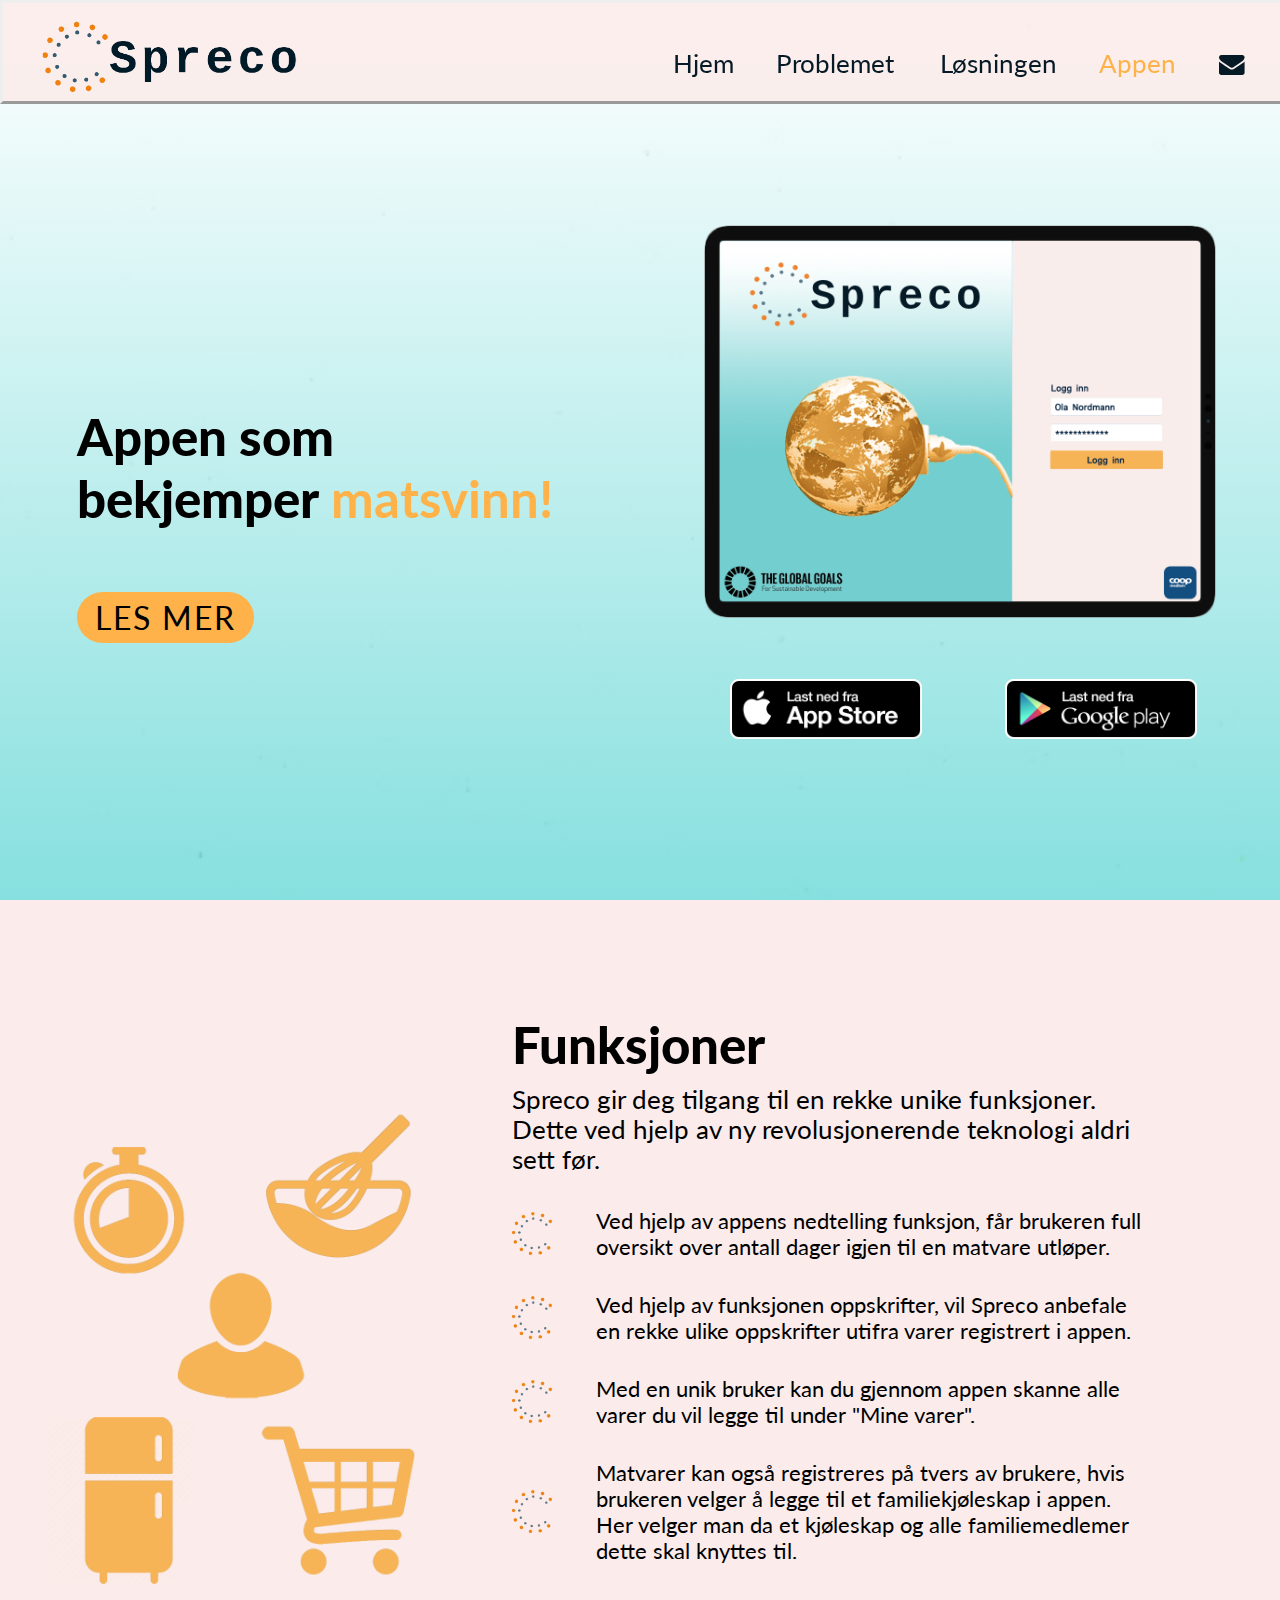
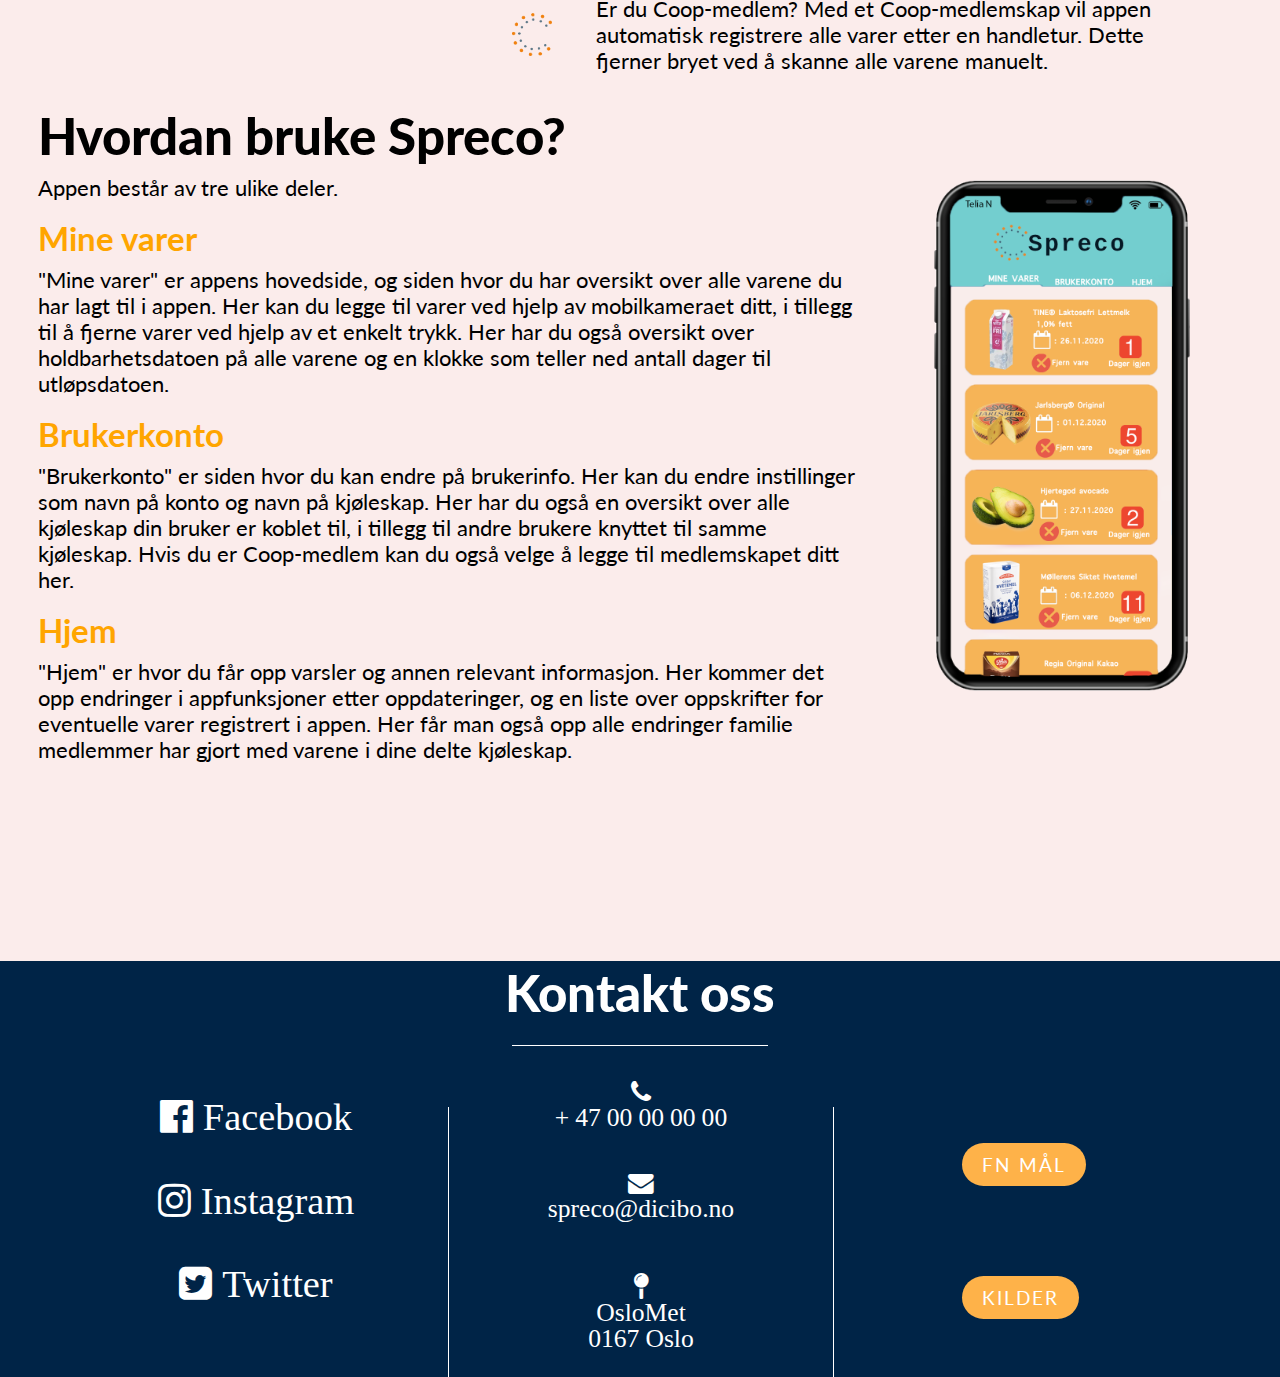
==== commit 7c471db4: "gramatikk feil" ====
--- a/app.html
+++ b/app.html
@@ -58,7 +58,7 @@
                     <ul>
                         <p>Spreco gir deg tilgang til en rekke unike funksjoner. Dette ved hjelp av ny revolusjonerende teknologi aldri sett før.</p>
                         <li>Ved hjelp av appens nedtelling funksjon, får brukeren full oversikt over antall dager igjen til en matvare utløper.</li>
-                        <li>På siden over oppskrifter, vil Spreco anbefale en rekke ulike oppskrifter utifra varer registrert i appen.</li>
+                        <li>Ved hjelp av funksjonen oppskrifter, vil Spreco anbefale en rekke ulike oppskrifter utifra varer registrert i appen.</li>
                         <li>Med en unik bruker kan du gjennom appen skanne alle varer du vil legge til under "Mine varer".</li>
                         <li>Matvarer kan også registreres på tvers av brukere, hvis brukeren velger å legge til et familiekjøleskap i appen. Her velger man da et kjøleskap og alle familiemedlemer dette skal knyttes til.</li>
                         <li>Er du Coop-medlem? Med et Coop-medlemskap vil appen automatisk registrere alle varer etter en handletur. Dette fjerner bryet ved å skanne alle varene manuelt.</li>
@@ -68,11 +68,11 @@
                     <h1>Hvordan bruke Spreco?</h1>
                     <p>Appen består av tre ulike deler.</p>
                     <h2>Mine varer</h2>
-                    <p>Mine varer siden er appens hovedside, og siden hvor du har oversikt over alle varene du har lagt til i appen. Her kan du legge til varer ved hjelp av mobilkamera ditt, i tilegg til å fjerne varer ved hjelp av et enkelt trykk. Her har du også oversikt over holdbarhetsdatoen på alle varene og en klokke som teller ned antall dager til utløpsdatoen.</p>
+                    <p>"Mine varer" er appens hovedside, og siden hvor du har oversikt over alle varene du har lagt til i appen. Her kan du legge til varer ved hjelp av mobilkameraet ditt, i tillegg til å fjerne varer ved hjelp av et enkelt trykk. Her har du også oversikt over holdbarhetsdatoen på alle varene og en klokke som teller ned antall dager til utløpsdatoen.</p>
                     <h2>Brukerkonto</h2>
-                    <p>Brukerkonto siden er siden hvor du kan endre på brukerinfo. Her kan du endre instillinger som navn på konto og navn på kjøleskap. Her har du også en oversikt over alle kjøleskap din bruker er koblet til, i tillegg til andre brukere knyttet til samme kjøleskap. Hvis du er Coop-medlem kan du også velge å legge til medlemskapet ditt her.</p>
+                    <p>"Brukerkonto" er siden hvor du kan endre på brukerinfo. Her kan du endre instillinger som navn på konto og navn på kjøleskap. Her har du også en oversikt over alle kjøleskap din bruker er koblet til, i tillegg til andre brukere knyttet til samme kjøleskap. Hvis du er Coop-medlem kan du også velge å legge til medlemskapet ditt her.</p>
                     <h2>Hjem</h2>
-                    <p>Hjem-siden er hvor du får opp varsler og annen relevant informasjon. Her kommer det opp endringer i appfunksjoner etter oppdateringer, og en liste over oppskrifter for eventuelle varer registrert i appen. Her får man også opp alle endringer familie medlemmer har gjort med varene i dine delte kjøleskap.</p>
+                    <p>"Hjem" er hvor du får opp varsler og annen relevant informasjon. Her kommer det opp endringer i appfunksjoner etter oppdateringer, og en liste over oppskrifter for eventuelle varer registrert i appen. Her får man også opp alle endringer familie medlemmer har gjort med varene i dine delte kjøleskap.</p>
                 </div>
                 <div class="Abildeboks2 col-small20 col-mob100 col-pad90">
                     <img src="mockupMobil.png" alt="Eksempel mockup mobil av appen">
--- a/style.css
+++ b/style.css
@@ -789,7 +789,7 @@
 .Lttekst44{
   margin-left: 10vw;
   margin-top: 3vw;
-  font-size: 2vw;
+  font-size: 1.8vw;
 }
 
 /*-----------------------------APPEN--------------------------------------*/
@@ -1330,22 +1330,18 @@
 }
 .Llinjek2{
   margin-top: 5vw;
-
 }
 
 .Lv2knapp{
   display: none;
 }
 .Ltteekst{
-
-  line-height: 1.4;
   margin-left: 10vw;
   margin-top: 3vh;
   text-align: center;
 }
 .Ltteekst p{
    font-size: 4vw;
-   margin-top: ;
 }
 .Lttekst2 img{
 width: 40vw;
@@ -1407,7 +1403,6 @@
 }
 .Lttekst44 p{
   font-size: 4vw;
-  line-height: 1.4;
 }
 .Lnedelinjekk2{
   margin-top: 0;
@@ -1704,7 +1699,6 @@
 
 
 .Lttekst{
-  line-height: 1.4;
   margin-left: 10vw;
   margin-top: 3vh;
 }
@@ -2156,8 +2150,11 @@
 .Atekstboks1 li{
   font-size: 2.2vw;
 }
-.Atekstboks2 {
-  font-size: 4vw;
+.Atekstboks2 h1{r
+  font-size: 4.5vw;
+}
+.Atekstboks2 p{
+  font-size: 2.5vw;
 }
 .Abildeboks1{
   margin-top: 25vh;
